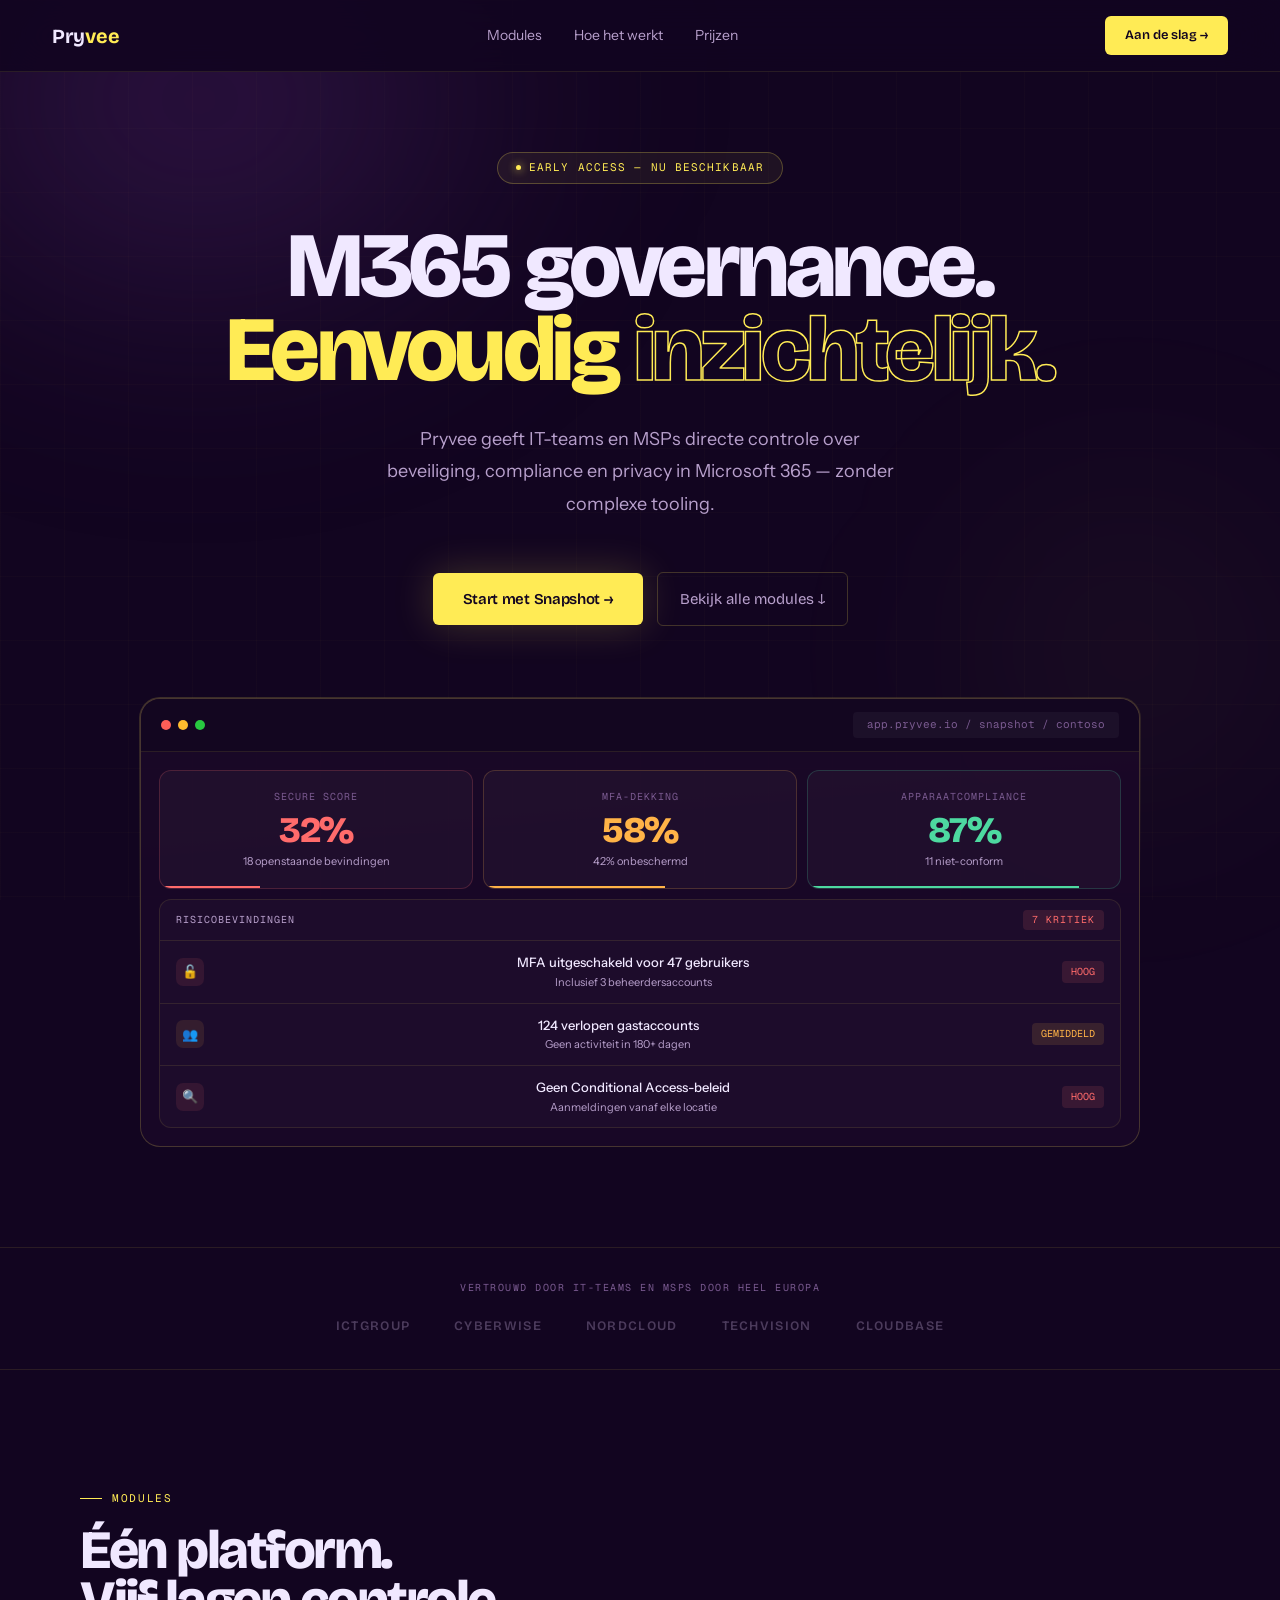
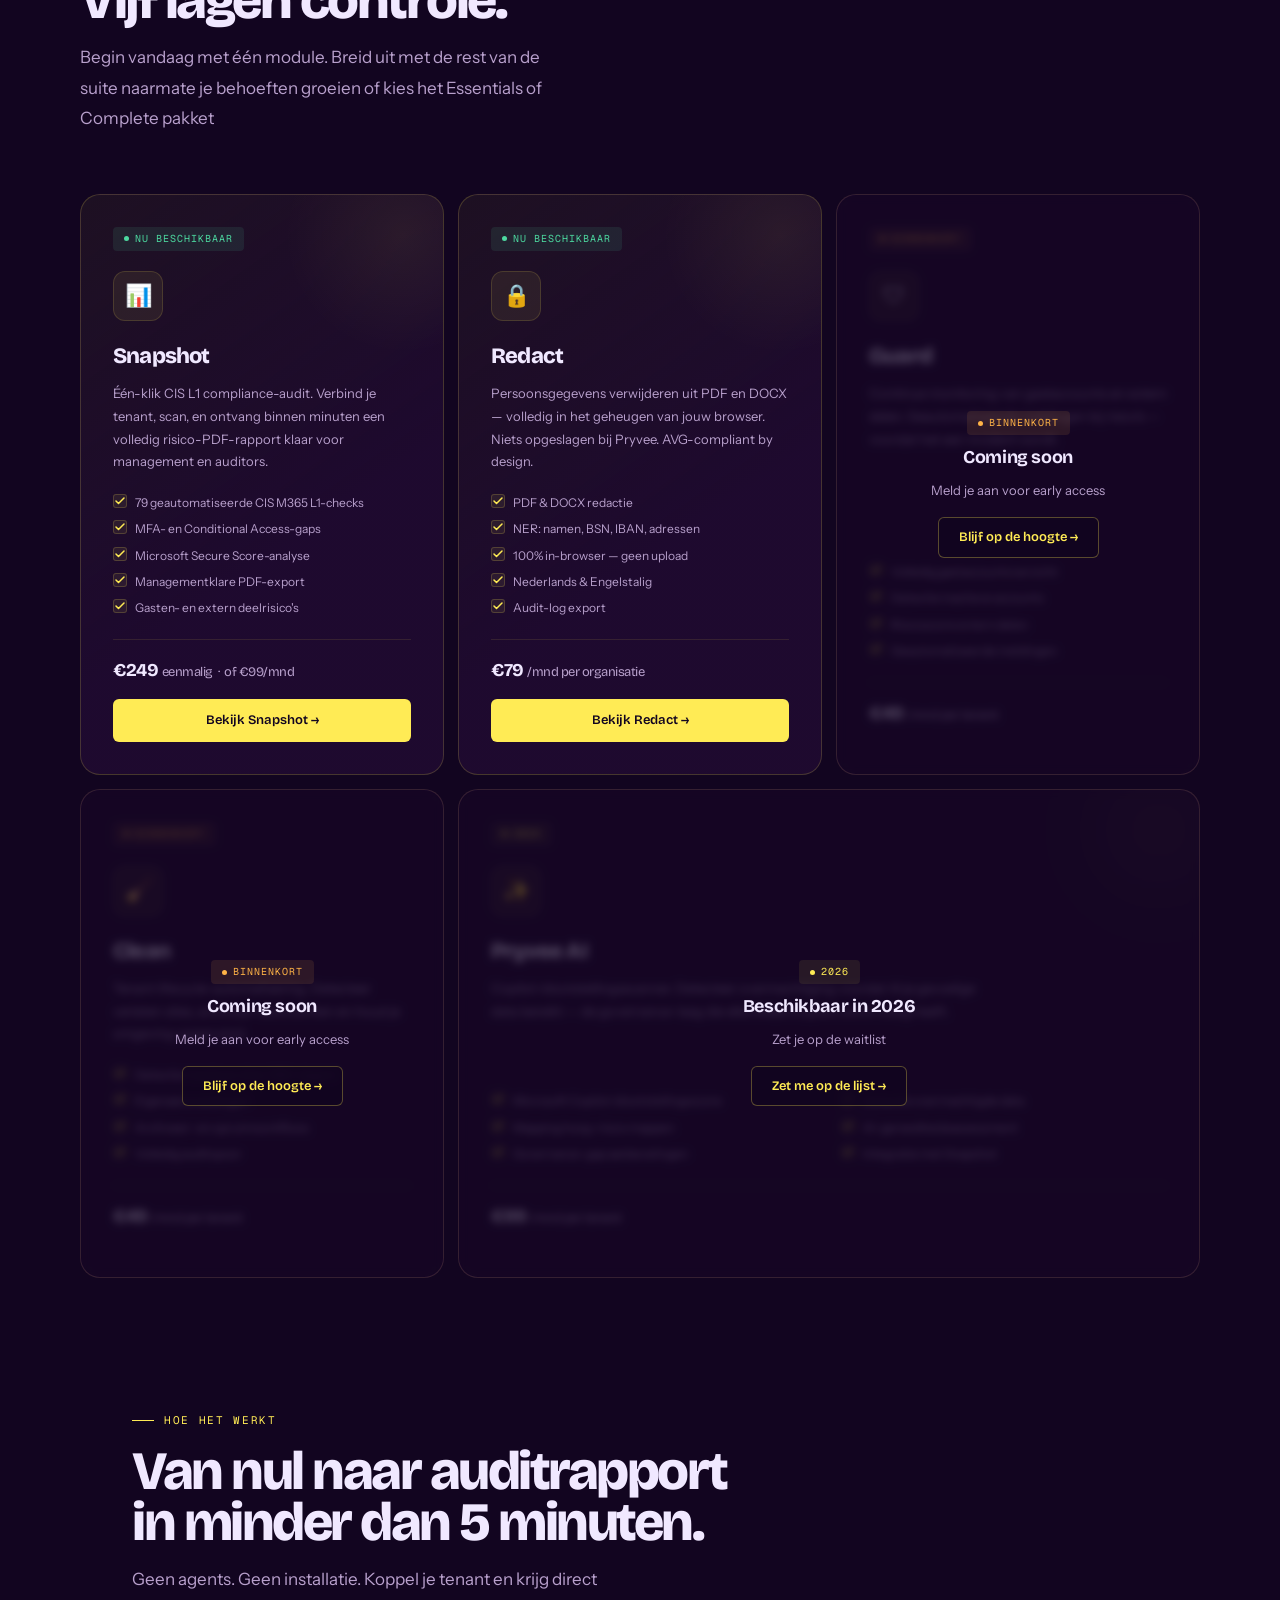
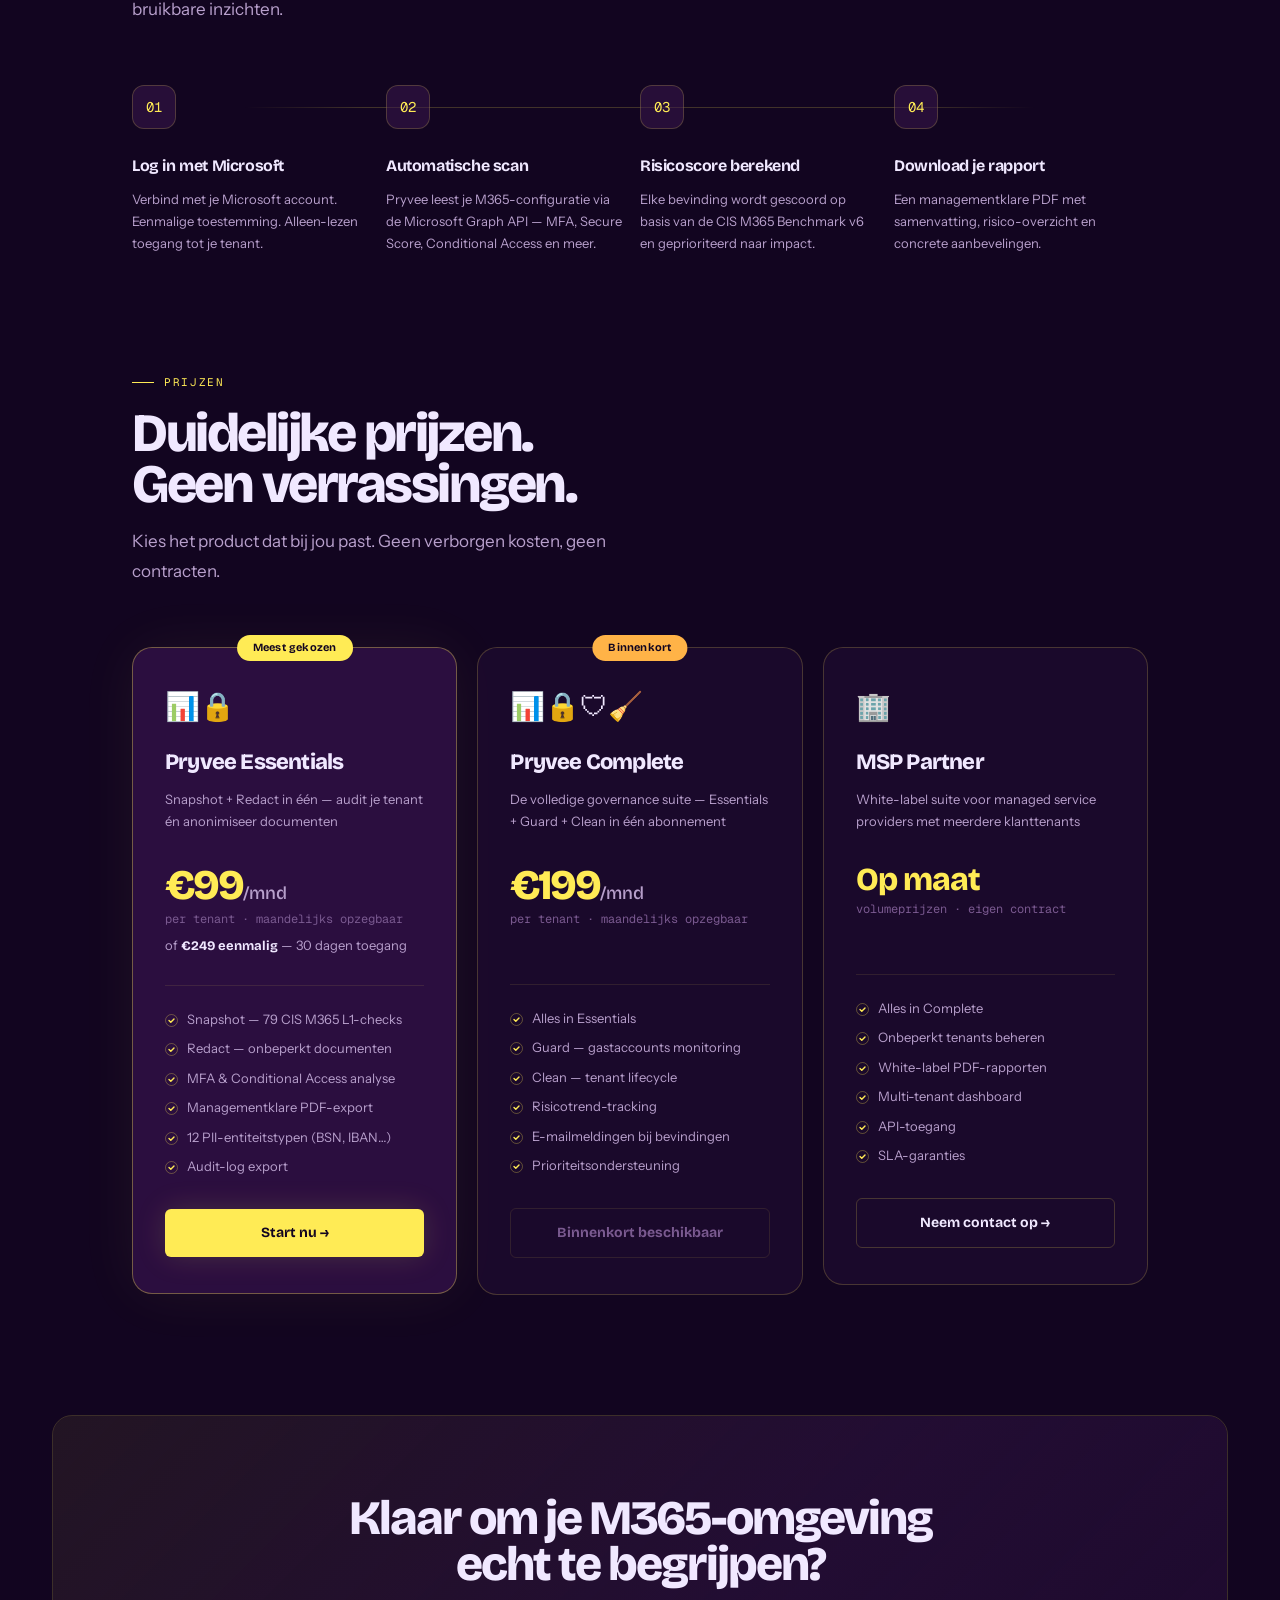
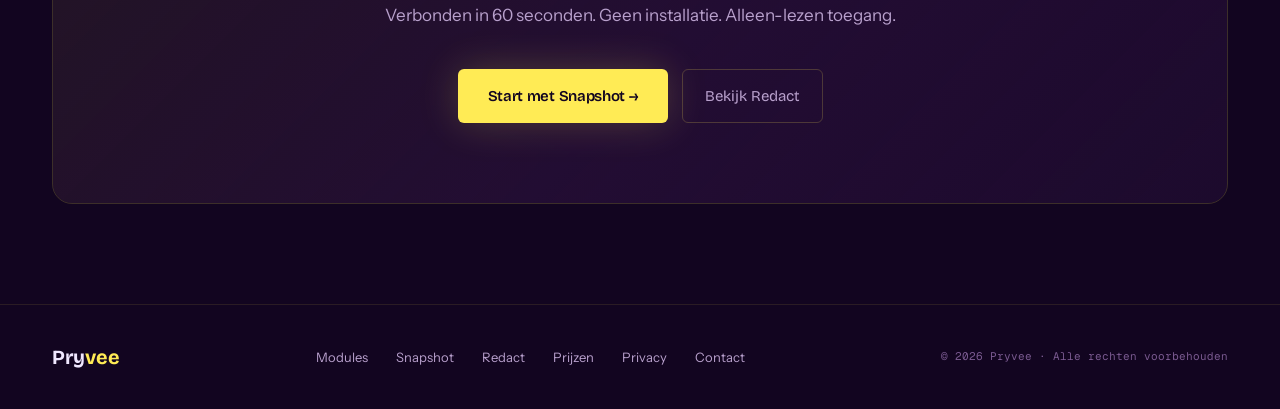
==== index.html @ 5eb2787f "Update index.html" ====
<!DOCTYPE html>
<html lang="nl" dir="ltr">
<head>
<meta charset="UTF-8">
<meta name="viewport" content="width=device-width, initial-scale=1.0">
<meta name="description" content="Pryvee — het M365 governance platform voor IT-teams en MSPs. Audit, redactie, monitoring en AI-gereedheid in één suite.">
<title>Pryvee — M365 Governance Platform</title>
<link rel="preconnect" href="https://fonts.googleapis.com">
<link href="https://fonts.googleapis.com/css2?family=Bricolage+Grotesque:opsz,wght@12..96,400;12..96,600;12..96,700;12..96,800&family=Instrument+Sans:ital,wght@0,400;0,500;0,600;1,400&family=Geist+Mono:wght@300;400;500&display=swap" rel="stylesheet">
<style>
:root{
  --ink:#120520;--plum:#1a0827;--plum2:#2a0f3d;--plum3:#3c1950;
  --gold:#ffeb55;--gold-d:#e8d400;
  --border:rgba(255,235,85,0.1);--border2:rgba(255,235,85,0.2);
  --text:#f0e8ff;--muted:#b8a0cc;--muted2:#7a5a90;
  --ok:#4dd9a0;--warn:#ffb347;--danger:#ff6b6b;
  --r:6px;--r-lg:12px;--r-xl:20px;--nav:72px
}
*,*::before,*::after{box-sizing:border-box;margin:0;padding:0}
html{scroll-behavior:smooth}
body{background:var(--ink);color:var(--text);font-family:'Instrument Sans',sans-serif;line-height:1.6;overflow-x:hidden;-webkit-font-smoothing:antialiased}
body::before{content:'';position:fixed;inset:0;background-image:linear-gradient(rgba(255,235,85,.018) 1px,transparent 1px),linear-gradient(90deg,rgba(255,235,85,.018) 1px,transparent 1px);background-size:64px 64px;pointer-events:none;z-index:0}
@keyframes up{from{opacity:0;transform:translateY(24px)}to{opacity:1;transform:translateY(0)}}
@keyframes blink{0%,100%{opacity:1}50%{opacity:.15}}
@media(prefers-reduced-motion:reduce){*{animation-duration:.01ms!important;transition-duration:.01ms!important}.reveal{opacity:1!important;transform:none!important}}
.skip{position:absolute;top:-100px;left:20px;background:var(--gold);color:var(--ink);padding:10px 22px;border-radius:0 0 var(--r) var(--r);font-weight:600;font-size:13px;text-decoration:none;z-index:9999;transition:top .2s}
.skip:focus{top:0}
:focus-visible{outline:2px solid var(--gold);outline-offset:3px;border-radius:3px}

/* ORB */
.orb{position:fixed;border-radius:50%;pointer-events:none;z-index:0;filter:blur(100px)}
.orb-1{width:800px;height:600px;background:radial-gradient(ellipse,rgba(109,51,144,.35) 0%,transparent 70%);top:-200px;left:-200px}
.orb-2{width:500px;height:500px;background:radial-gradient(ellipse,rgba(255,235,85,.05) 0%,transparent 70%);bottom:0;right:-100px}

/* NAV */
nav{position:fixed;top:0;left:0;right:0;z-index:200;height:var(--nav);display:flex;align-items:center;justify-content:space-between;padding:0 52px;background:rgba(18,5,32,.88);backdrop-filter:blur(28px);border-bottom:1px solid var(--border)}
.logo{font-family:'Bricolage Grotesque',sans-serif;font-weight:700;font-size:20px;letter-spacing:-.3px;color:var(--text);text-decoration:none}
.logo span{color:var(--gold)}
.nav-links{display:flex;gap:2px;list-style:none;align-items:center}
.nav-links a{color:var(--muted);text-decoration:none;font-size:14px;padding:9px 15px;border-radius:var(--r);min-height:42px;display:flex;align-items:center;transition:all .18s}
.nav-links a:hover{color:var(--text);background:rgba(255,255,255,.05)}
.nav-right{display:flex;align-items:center;gap:10px}
.btn-nav{background:var(--gold);color:var(--ink);padding:9px 20px;border-radius:var(--r);font-weight:600;font-size:13px;text-decoration:none;font-family:'Bricolage Grotesque',sans-serif;transition:all .18s;min-height:38px;display:flex;align-items:center;gap:6px;white-space:nowrap}
.btn-nav:hover{background:var(--gold-d);transform:translateY(-1px)}
.ham{display:none;background:none;border:1px solid var(--border2);border-radius:var(--r);cursor:pointer;color:var(--muted);min-height:42px;min-width:42px;align-items:center;justify-content:center;font-size:18px;transition:all .18s}
.ham:hover{color:var(--text)}
.drawer{display:none;flex-direction:column;position:fixed;top:var(--nav);left:0;right:0;background:rgba(18,5,32,.97);backdrop-filter:blur(28px);border-bottom:1px solid var(--border);padding:16px 24px 28px;z-index:190}
.drawer.open{display:flex}
.drawer a{color:var(--muted);text-decoration:none;font-size:16px;padding:14px 16px;border-radius:var(--r-lg);min-height:50px;display:flex;align-items:center;transition:all .2s}
.drawer a:hover{color:var(--text);background:rgba(255,235,85,.05)}
.drawer .btn-nav{margin-top:8px;justify-content:center;border:none}

/* HERO */
.hero{position:relative;z-index:1;min-height:100vh;display:flex;flex-direction:column;align-items:center;justify-content:center;text-align:center;padding:calc(var(--nav) + 80px) 24px 100px}
.eyebrow{display:inline-flex;align-items:center;gap:8px;border:1px solid rgba(255,235,85,.25);background:rgba(255,235,85,.06);border-radius:100px;padding:6px 18px;font-family:'Geist Mono',monospace;font-size:11px;letter-spacing:.1em;text-transform:uppercase;color:var(--gold);margin-bottom:40px;opacity:0;animation:up .6s .1s forwards}
.edot{width:5px;height:5px;border-radius:50%;background:var(--gold);box-shadow:0 0 8px var(--gold);animation:blink 2.4s ease-in-out infinite}
.hero h1{font-family:'Bricolage Grotesque',sans-serif;font-weight:800;font-size:clamp(42px,8vw,92px);line-height:.92;letter-spacing:-3.5px;max-width:980px;margin-bottom:30px;opacity:0;animation:up .7s .2s forwards}
.hero h1 em{font-style:normal;color:var(--gold)}
.hero h1 .hl{-webkit-text-stroke:1.5px var(--gold);color:transparent}
.hero-sub{font-size:clamp(15px,1.8vw,18px);color:var(--muted);max-width:520px;line-height:1.8;margin-bottom:52px;opacity:0;animation:up .7s .35s forwards}
.hero-actions{display:flex;gap:14px;align-items:center;flex-wrap:wrap;justify-content:center;opacity:0;animation:up .7s .5s forwards}
.btn-primary{background:var(--gold);color:var(--ink);padding:14px 30px;border-radius:var(--r);font-weight:600;font-size:15px;font-family:'Bricolage Grotesque',sans-serif;letter-spacing:-.3px;text-decoration:none;display:inline-flex;align-items:center;gap:8px;min-height:48px;transition:all .2s;box-shadow:0 0 40px rgba(255,235,85,.2);white-space:nowrap}
.btn-primary:hover{background:var(--gold-d);transform:translateY(-2px);box-shadow:0 4px 60px rgba(255,235,85,.3)}
.btn-secondary{color:var(--muted);padding:14px 22px;font-size:15px;font-family:'Bricolage Grotesque',sans-serif;text-decoration:none;display:inline-flex;align-items:center;gap:8px;min-height:48px;border:1px solid var(--border2);border-radius:var(--r);transition:all .2s;white-space:nowrap}
.btn-secondary:hover{color:var(--text);border-color:rgba(255,235,85,.35)}

/* MOCK */
.hero-mock{margin-top:72px;max-width:1000px;width:100%;position:relative;opacity:0;animation:up .9s .7s forwards}
.hero-mock::before{content:'';position:absolute;inset:-1px;background:linear-gradient(175deg,rgba(255,235,85,.18) 0%,transparent 50%);border-radius:21px;z-index:-1;pointer-events:none}
.mock-frame{background:rgba(26,8,39,.95);border:1px solid var(--border2);border-radius:var(--r-xl);overflow:hidden}
.mock-bar{display:flex;align-items:center;gap:7px;padding:13px 20px;background:rgba(18,5,32,.8);border-bottom:1px solid var(--border)}
.mdot{width:10px;height:10px;border-radius:50%}
.mdot:nth-child(1){background:#ff5f57}.mdot:nth-child(2){background:#febc2e}.mdot:nth-child(3){background:#28c840}
.mock-url{font-family:'Geist Mono',monospace;font-size:11px;color:var(--muted2);background:rgba(255,255,255,.04);padding:4px 14px;border-radius:4px;margin-left:auto}
.mock-body{padding:18px;display:grid;grid-template-columns:repeat(3,1fr);gap:10px}
.mc{background:rgba(255,255,255,.03);border:1px solid var(--border);border-radius:var(--r-lg);padding:18px;position:relative;overflow:hidden}
.mc.r{border-color:rgba(255,107,107,.2)}.mc.a{border-color:rgba(255,179,71,.2)}.mc.g{border-color:rgba(77,217,160,.2)}
.mc-lbl{font-family:'Geist Mono',monospace;font-size:10px;color:var(--muted2);text-transform:uppercase;letter-spacing:.1em;margin-bottom:8px}
.mc-val{font-family:'Bricolage Grotesque',sans-serif;font-weight:800;font-size:36px;line-height:1;letter-spacing:-1.5px}
.mc.r .mc-val{color:var(--danger)}.mc.a .mc-val{color:var(--warn)}.mc.g .mc-val{color:var(--ok)}
.mc-sub{font-size:11px;color:var(--muted);margin-top:4px}
.mc-bar{position:absolute;bottom:0;left:0;height:2px}
.mc.r .mc-bar{background:var(--danger);width:32%}.mc.a .mc-bar{background:var(--warn);width:58%}.mc.g .mc-bar{background:var(--ok);width:87%}
.mfinds{grid-column:span 3;background:rgba(255,255,255,.025);border:1px solid var(--border);border-radius:var(--r-lg);overflow:hidden}
.mf-head{padding:10px 16px;border-bottom:1px solid var(--border);font-family:'Geist Mono',monospace;font-size:10px;color:var(--muted);text-transform:uppercase;letter-spacing:.1em;display:flex;justify-content:space-between;align-items:center}
.mf-badge{background:rgba(255,107,107,.12);color:var(--danger);border-radius:4px;padding:2px 9px;font-size:10px}
.mfind{display:flex;align-items:center;gap:12px;padding:11px 16px;border-bottom:1px solid var(--border)}
.mfind:last-child{border-bottom:none}
.mf-icon{width:28px;height:28px;border-radius:7px;display:flex;align-items:center;justify-content:center;font-size:13px;flex-shrink:0}
.mf-icon.r{background:rgba(255,107,107,.1)}.mf-icon.y{background:rgba(255,179,71,.1)}
.mf-info{flex:1;min-width:0}
.mf-t{font-size:13px;font-weight:500;white-space:nowrap;overflow:hidden;text-overflow:ellipsis}
.mf-d{font-size:11px;color:var(--muted);margin-top:1px;white-space:nowrap;overflow:hidden;text-overflow:ellipsis}
.mf-b{font-family:'Geist Mono',monospace;font-size:10px;padding:3px 9px;border-radius:4px;text-transform:uppercase;flex-shrink:0}
.mf-b.h{background:rgba(255,107,107,.12);color:var(--danger)}.mf-b.m{background:rgba(255,179,71,.12);color:var(--warn)}

/* SECTIONS */
.wrap{position:relative;z-index:1;max-width:1120px;margin:0 auto;padding:0 52px}
.sec{padding:120px 0}
.tag{font-family:'Geist Mono',monospace;font-size:11px;color:var(--gold);text-transform:uppercase;letter-spacing:.15em;margin-bottom:18px;display:flex;align-items:center;gap:10px}
.tag::before{content:'';width:22px;height:1px;background:var(--gold)}
.h2{font-family:'Bricolage Grotesque',sans-serif;font-weight:800;font-size:clamp(30px,4.5vw,54px);line-height:.93;letter-spacing:-2.5px;margin-bottom:16px}
.lead{color:var(--muted);font-size:17px;max-width:500px;line-height:1.8;margin-bottom:60px}

/* LOGOS */
.logos-sec{position:relative;z-index:1;padding:32px 52px;border-top:1px solid var(--border);border-bottom:1px solid var(--border)}
.logos-lbl{font-family:'Geist Mono',monospace;font-size:10px;color:var(--muted2);text-transform:uppercase;letter-spacing:.15em;text-align:center;margin-bottom:20px}
.logos-row{display:flex;gap:44px;align-items:center;justify-content:center;flex-wrap:wrap;opacity:.35}
.logos-row span{font-family:'Bricolage Grotesque',sans-serif;font-weight:600;font-size:13px;color:var(--muted);letter-spacing:.1em}

/* MODULES */
.modules-grid{display:grid;grid-template-columns:repeat(3,1fr);gap:14px;margin-bottom:14px}
.mod{background:rgba(42,15,61,.5);border:1px solid var(--border);border-radius:var(--r-xl);padding:32px;display:flex;flex-direction:column;transition:all .3s;position:relative;overflow:hidden;text-decoration:none;color:inherit}
.mod:hover{transform:translateY(-4px);border-color:var(--border2)}
.mod.live{border-color:rgba(255,235,85,.18);background:linear-gradient(145deg,rgba(255,235,85,.05) 0%,rgba(42,15,61,.5) 60%)}
.mod.live:hover{border-color:rgba(255,235,85,.35)}
.mod-glow{position:absolute;top:-80px;right:-80px;width:240px;height:240px;background:radial-gradient(circle,rgba(255,235,85,.06) 0%,transparent 70%);pointer-events:none}
.pill{display:inline-flex;align-items:center;gap:6px;font-family:'Geist Mono',monospace;font-size:10px;text-transform:uppercase;letter-spacing:.1em;padding:4px 11px;border-radius:4px;margin-bottom:20px;width:fit-content}
.pill-live{background:rgba(77,217,160,.1);color:var(--ok)}.pill-soon{background:rgba(255,179,71,.1);color:var(--warn)}.pill-future{background:rgba(255,235,85,.08);color:var(--gold)}
.pdot{width:5px;height:5px;border-radius:50%;background:currentColor}.pill-live .pdot{animation:blink 2s infinite}
.mod-ico{font-size:22px;width:50px;height:50px;border-radius:var(--r-lg);background:rgba(255,235,85,.07);border:1px solid rgba(255,235,85,.14);display:flex;align-items:center;justify-content:center;margin-bottom:18px}
.mod-t{font-family:'Bricolage Grotesque',sans-serif;font-weight:800;font-size:22px;letter-spacing:-.8px;margin-bottom:8px}
.mod-d{color:var(--muted);font-size:13px;line-height:1.75;flex:1;margin-bottom:20px}
.mod-feats{list-style:none;display:flex;flex-direction:column;gap:7px;margin-bottom:22px}
.mod-feats li{font-size:12px;color:var(--muted);display:flex;align-items:flex-start;gap:8px}
.mod-feats li::before{content:'';width:14px;height:14px;flex-shrink:0;margin-top:1px;border-radius:3px;background:rgba(255,235,85,.07);border:1px solid rgba(255,235,85,.18);background-image:url("data:image/svg+xml,%3Csvg width='10' height='8' viewBox='0 0 10 8' fill='none' xmlns='http://www.w3.org/2000/svg'%3E%3Cpath d='M1 4L3.5 6.5L9 1' stroke='%23ffeb55' stroke-width='1.5' stroke-linecap='round' stroke-linejoin='round'/%3E%3C/svg%3E");background-repeat:no-repeat;background-position:center}
.mod-price{padding-top:16px;border-top:1px solid var(--border);font-family:'Bricolage Grotesque',sans-serif;font-weight:700;font-size:18px;letter-spacing:-.5px;margin-bottom:14px}
.mod-price span{font-size:13px;font-weight:400;color:var(--muted)}
.btn-mod{display:flex;align-items:center;justify-content:center;padding:11px;border-radius:var(--r);font-size:13px;font-weight:600;font-family:'Bricolage Grotesque',sans-serif;text-decoration:none;transition:all .2s;border:none;cursor:pointer}
.btn-mod.fill{background:var(--gold);color:var(--ink)}.btn-mod.fill:hover{background:var(--gold-d);transform:translateY(-1px)}
.btn-mod.out{border:1px solid var(--border2);color:var(--text);background:none}.btn-mod.out:hover{border-color:rgba(255,235,85,.35);color:var(--gold)}
.mod-wide{grid-column:span 3}
.mod-wide .mod-feats{display:grid;grid-template-columns:1fr 1fr 1fr;gap:7px 24px}
.cs-over{position:absolute;inset:0;border-radius:var(--r-xl);background:rgba(18,5,32,.7);backdrop-filter:blur(4px);display:flex;flex-direction:column;align-items:center;justify-content:center;gap:8px;z-index:2}
.cs-t{font-family:'Bricolage Grotesque',sans-serif;font-weight:700;font-size:18px;letter-spacing:-.4px}
.cs-d{font-size:13px;color:var(--muted)}
.cs-link{margin-top:8px;padding:9px 20px;border:1px solid rgba(255,235,85,.3);border-radius:var(--r);color:var(--gold);font-size:13px;text-decoration:none;font-family:'Bricolage Grotesque',sans-serif;font-weight:600;background:rgba(18,5,32,.8);transition:all .18s}
.cs-link:hover{background:rgba(255,235,85,.08)}

/* HOW */
.steps{display:grid;grid-template-columns:repeat(4,1fr);gap:0;position:relative}
.steps::before{content:'';position:absolute;top:22px;left:11%;width:78%;height:1px;background:linear-gradient(90deg,transparent,var(--border2) 15%,var(--border2) 85%,transparent)}
.step-n{width:44px;height:44px;border-radius:var(--r-lg);border:1px solid var(--border2);background:rgba(60,25,80,.5);display:flex;align-items:center;justify-content:center;margin-bottom:24px;position:relative;z-index:1}
.step-n span{font-family:'Geist Mono',monospace;font-size:14px;color:var(--gold)}
.step-t{font-family:'Bricolage Grotesque',sans-serif;font-weight:700;font-size:16px;margin-bottom:9px;letter-spacing:-.4px}
.step-d{font-size:13px;color:var(--muted);line-height:1.7;padding-right:16px}

/* NIEUWE PRICING */
.new-price-grid{display:grid;grid-template-columns:repeat(3,1fr);gap:20px;align-items:start}
.nplan{background:rgba(42,15,61,.4);border:1px solid var(--border2);border-radius:var(--r-xl);padding:36px 32px;position:relative;transition:transform .2s,border-color .2s;display:flex;flex-direction:column}
.nplan:hover{transform:translateY(-4px);border-color:rgba(255,235,85,.3)}
.nplan.hi{background:rgba(60,20,85,.6);border-color:rgba(255,235,85,.35);box-shadow:0 0 60px rgba(255,235,85,.06)}
.nplan-badge{position:absolute;top:-13px;left:50%;transform:translateX(-50%);background:var(--gold);color:var(--ink);font-family:'Bricolage Grotesque',sans-serif;font-weight:700;font-size:11px;padding:4px 16px;border-radius:100px;white-space:nowrap;letter-spacing:.02em}
.nplan-ico{font-size:28px;margin-bottom:16px}
.nplan-name{font-family:'Bricolage Grotesque',sans-serif;font-weight:800;font-size:22px;letter-spacing:-.8px;margin-bottom:8px}
.nplan-desc{font-size:13px;color:var(--muted);line-height:1.7;margin-bottom:24px;min-height:52px}
.nplan-price{font-family:'Bricolage Grotesque',sans-serif;font-weight:800;font-size:42px;letter-spacing:-2px;color:var(--gold);line-height:1}
.nplan-price span{font-size:18px;font-weight:500;color:var(--muted);letter-spacing:0}
.nplan-price-wrap{display:flex;align-items:center;gap:16px;flex-wrap:wrap;margin-bottom:4px}
.nplan-or{font-family:'Geist Mono',monospace;font-size:11px;color:var(--muted2);background:rgba(255,255,255,.04);border:1px solid var(--border);padding:3px 10px;border-radius:100px}
.nplan-per{font-size:12px;color:var(--muted2);margin-top:4px;font-family:'Geist Mono',monospace}
.nplan-div{height:1px;background:var(--border);margin:24px 0}
.nplan-feats{list-style:none;display:flex;flex-direction:column;gap:10px;margin-bottom:32px;flex:1}
.nplan-feats li{font-size:13px;color:var(--muted);padding-left:22px;position:relative;line-height:1.5}
.nplan-feats li::before{content:'';position:absolute;left:0;top:4px;width:13px;height:13px;background-image:url("data:image/svg+xml,%3Csvg width='13' height='13' viewBox='0 0 13 13' fill='none' xmlns='http://www.w3.org/2000/svg'%3E%3Ccircle cx='6.5' cy='6.5' r='6' stroke='rgba(255,235,85,0.3)'/%3E%3Cpath d='M4 6.5L5.8 8.3L9 5' stroke='%23ffeb55' stroke-width='1.4' stroke-linecap='round' stroke-linejoin='round'/%3E%3C/svg%3E");background-repeat:no-repeat;background-position:center}
.btn-plan{display:flex;align-items:center;justify-content:center;width:100%;padding:13px 20px;border-radius:var(--r);font-family:'Bricolage Grotesque',sans-serif;font-weight:700;font-size:14px;text-decoration:none;transition:all .2s;min-height:48px;cursor:pointer;margin-top:auto;border:none}
.btn-plan.fill{background:var(--gold);color:var(--ink);box-shadow:0 0 30px rgba(255,235,85,.15)}.btn-plan.fill:hover{background:var(--gold-d);transform:translateY(-1px)}
.btn-plan.out{border:1px solid var(--border2);color:var(--text);background:none}.btn-plan.out:hover{border-color:rgba(255,235,85,.4);color:var(--gold)}

/* CTA */
.cta-strip{position:relative;z-index:1;margin:0 52px 100px;padding:80px 64px;text-align:center;border-radius:var(--r-xl);border:1px solid rgba(255,235,85,.18);overflow:hidden}
.cta-strip::before{content:'';position:absolute;inset:0;background:linear-gradient(135deg,rgba(255,235,85,.07) 0%,rgba(60,25,80,.4) 55%,rgba(109,51,144,.12) 100%);z-index:0}
.cta-strip>*{position:relative;z-index:1}
.cta-strip h2{font-family:'Bricolage Grotesque',sans-serif;font-weight:800;font-size:clamp(26px,4vw,48px);letter-spacing:-2px;margin-bottom:14px;line-height:.95}
.cta-strip p{color:var(--muted);font-size:17px;margin-bottom:40px}
.cta-btns{display:flex;gap:14px;justify-content:center;flex-wrap:wrap}

/* FOOTER */
footer{position:relative;z-index:1;border-top:1px solid var(--border);padding:36px 52px;display:flex;align-items:center;justify-content:space-between;flex-wrap:wrap;gap:20px}
.f-links{display:flex;gap:28px;list-style:none;flex-wrap:wrap}
.f-links a{font-size:13px;color:var(--muted);text-decoration:none;transition:color .18s}
.f-links a:hover{color:var(--text)}
.f-copy{font-family:'Geist Mono',monospace;font-size:11px;color:var(--muted2)}

/* REVEAL */
.reveal{opacity:0;transform:translateY(24px);transition:opacity .65s ease,transform .65s ease}
.reveal.in{opacity:1;transform:translateY(0)}

/* RESPONSIVE */
@media(max-width:960px){
  nav{padding:0 20px}
  .nav-links{display:none}
  .ham{display:flex}
  .wrap{padding:0 20px}
  .logos-sec{padding:24px 20px}
  .modules-grid{grid-template-columns:1fr}
  .mod-wide{grid-column:span 1}
  .mod-wide .mod-feats{grid-template-columns:1fr}
  .steps{grid-template-columns:1fr 1fr;gap:24px}
  .steps::before{display:none}
  .new-price-grid{grid-template-columns:1fr}
  .cta-strip{margin:0 20px 60px;padding:48px 24px}
  .cta-btns{flex-direction:column}
  .cta-btns a{width:100%;justify-content:center}
  footer{padding:24px 20px;flex-direction:column;align-items:flex-start}
  .hero-mock{margin-top:56px}
  .hero-actions{flex-direction:column;width:100%;max-width:380px}
  .btn-primary,.btn-secondary{width:100%;justify-content:center}
  .mock-body{grid-template-columns:1fr}
  .mfinds{grid-column:span 1}
}
@media(max-width:560px){
  .steps{grid-template-columns:1fr}
  .hero h1{letter-spacing:-2px}
  .hero h1 .hl{-webkit-text-stroke:1px var(--gold)}
}
</style>
</head>
<body>

<div class="orb orb-1" aria-hidden="true"></div>
<div class="orb orb-2" aria-hidden="true"></div>
<a href="#main" class="skip">Naar hoofdinhoud</a>

<!-- NAV -->
<nav aria-label="Hoofdnavigatie">
  <a href="index.html" class="logo">Pry<span>vee</span></a>
  <ul class="nav-links" id="nav-links">
    <li><a href="#modules">Modules</a></li>
    <li><a href="#how">Hoe het werkt</a></li>
    <li><a href="#pricing">Prijzen</a></li>
  </ul>
  <div class="nav-right">
    <button class="ham" id="ham" aria-label="Menu openen" aria-expanded="false">&#9776;</button>
    <a href="snapshot.html" class="btn-nav">Aan de slag &#8594;</a>
  </div>
</nav>

<nav class="drawer" id="drawer" aria-label="Mobiele navigatie">
  <a href="#modules" onclick="closeD()">Modules</a>
  <a href="#how" onclick="closeD()">Hoe het werkt</a>
  <a href="#pricing" onclick="closeD()">Prijzen</a>
  <a href="snapshot.html" class="btn-nav" onclick="closeD()">Aan de slag &#8594;</a>
</nav>

<main id="main">

<!-- HERO -->
<section class="hero" aria-labelledby="hero-h1">
  <div class="eyebrow"><span class="edot" aria-hidden="true"></span>Early access — nu beschikbaar</div>
  <h1 id="hero-h1">
    M365 governance.<br>
    <em>Eenvoudig</em> <span class="hl">inzichtelijk.</span>
  </h1>
  <p class="hero-sub">Pryvee geeft IT-teams en MSPs directe controle over beveiliging, compliance en privacy in Microsoft 365 — zonder complexe tooling.</p>
  <div class="hero-actions">
    <a href="snapshot.html" class="btn-primary">Start met Snapshot &#8594;</a>
    <a href="#modules" class="btn-secondary">Bekijk alle modules &#8595;</a>
  </div>
  <div class="hero-mock" role="img" aria-label="Pryvee Snapshot dashboard preview">
    <div class="mock-frame">
      <div class="mock-bar" aria-hidden="true">
        <div class="mdot"></div><div class="mdot"></div><div class="mdot"></div>
        <div class="mock-url">app.pryvee.io / snapshot / contoso</div>
      </div>
      <div class="mock-body" aria-hidden="true">
        <div class="mc r"><div class="mc-lbl">Secure Score</div><div class="mc-val">32%</div><div class="mc-sub">18 openstaande bevindingen</div><div class="mc-bar"></div></div>
        <div class="mc a"><div class="mc-lbl">MFA-dekking</div><div class="mc-val">58%</div><div class="mc-sub">42% onbeschermd</div><div class="mc-bar"></div></div>
        <div class="mc g"><div class="mc-lbl">Apparaatcompliance</div><div class="mc-val">87%</div><div class="mc-sub">11 niet-conform</div><div class="mc-bar"></div></div>
        <div class="mfinds">
          <div class="mf-head"><span>Risicobevindingen</span><span class="mf-badge">7 kritiek</span></div>
          <div class="mfind"><div class="mf-icon r">&#128275;</div><div class="mf-info"><div class="mf-t">MFA uitgeschakeld voor 47 gebruikers</div><div class="mf-d">Inclusief 3 beheerdersaccounts</div></div><span class="mf-b h">Hoog</span></div>
          <div class="mfind"><div class="mf-icon y">&#128101;</div><div class="mf-info"><div class="mf-t">124 verlopen gastaccounts</div><div class="mf-d">Geen activiteit in 180+ dagen</div></div><span class="mf-b m">Gemiddeld</span></div>
          <div class="mfind"><div class="mf-icon r">&#128269;</div><div class="mf-info"><div class="mf-t">Geen Conditional Access-beleid</div><div class="mf-d">Aanmeldingen vanaf elke locatie</div></div><span class="mf-b h">Hoog</span></div>
        </div>
      </div>
    </div>
  </div>
</section>

<!-- LOGOS -->
<div class="logos-sec" aria-label="Vertrouwd door">
  <div class="logos-lbl">Vertrouwd door IT-teams en MSPs door heel Europa</div>
  <div class="logos-row" aria-hidden="true">
    <span>ICTGROUP</span><span>CYBERWISE</span><span>NORDCLOUD</span><span>TECHVISION</span><span>CLOUDBASE</span>
  </div>
</div>

<!-- MODULES -->
<section class="reveal" id="modules" aria-labelledby="mod-h">
  <div class="wrap sec">
    <div class="tag">Modules</div>
    <h2 class="h2" id="mod-h">&#201;&#233;n platform.<br>Vijf lagen controle.</h2>
    <p class="lead">Begin vandaag met één module. Breid uit met de rest van de suite naarmate je behoeften groeien of kies het Essentials of Complete pakket</p>

    <div class="modules-grid">
      <!-- Snapshot -->
      <a href="snapshot.html" class="mod live">
        <div class="mod-glow" aria-hidden="true"></div>
        <div class="pill pill-live"><span class="pdot" aria-hidden="true"></span>Nu beschikbaar</div>
        <div class="mod-ico" aria-hidden="true">&#128202;</div>
        <div class="mod-t">Snapshot</div>
        <p class="mod-d">&#201;&#233;n-klik CIS L1 compliance-audit. Verbind je tenant, scan, en ontvang binnen minuten een volledig risico-PDF-rapport klaar voor management en auditors.</p>
        <ul class="mod-feats">
          <li>79 geautomatiseerde CIS M365 L1-checks</li>
          <li>MFA- en Conditional Access-gaps</li>
          <li>Microsoft Secure Score-analyse</li>
          <li>Managementklare PDF-export</li>
          <li>Gasten- en extern deelrisico&#39;s</li>
        </ul>
        <div class="mod-price">€249 <span>eenmalig &nbsp;·&nbsp; of €99/mnd</span></div>
        <div class="btn-mod fill">Bekijk Snapshot &#8594;</div>
      </a>

      <!-- Redact -->
      <a href="redact.html" class="mod live">
        <div class="mod-glow" aria-hidden="true"></div>
        <div class="pill pill-live"><span class="pdot" aria-hidden="true"></span>Nu beschikbaar</div>
        <div class="mod-ico" aria-hidden="true">&#128274;</div>
        <div class="mod-t">Redact</div>
        <p class="mod-d">Persoonsgegevens verwijderen uit PDF en DOCX — volledig in het geheugen van jouw browser. Niets opgeslagen bij Pryvee. AVG-compliant by design.</p>
        <ul class="mod-feats">
          <li>PDF &amp; DOCX redactie</li>
          <li>NER: namen, BSN, IBAN, adressen</li>
          <li>100% in-browser — geen upload</li>
          <li>Nederlands &amp; Engelstalig</li>
          <li>Audit-log export</li>
        </ul>
        <div class="mod-price">€79 <span>/mnd per organisatie</span></div>
        <div class="btn-mod fill">Bekijk Redact &#8594;</div>
      </a>

      <!-- Guard -->
      <div class="mod" style="position:relative">
        <div class="pill pill-soon"><span class="pdot" aria-hidden="true"></span>Binnenkort</div>
        <div class="mod-ico" aria-hidden="true">&#128737;</div>
        <div class="mod-t">Guard</div>
        <p class="mod-d">Continue monitoring van gastaccounts en extern delen. Geautomatiseerde meldingen bij risico&#39;s — voordat het een incident wordt.</p>
        <ul class="mod-feats">
          <li>Volledig gastaccountoverzicht</li>
          <li>Detectie inactieve accounts</li>
          <li>Risicoscore extern delen</li>
          <li>Geautomatiseerde meldingen</li>
        </ul>
        <div class="mod-price">€49 <span>/mnd per tenant</span></div>
        <div class="cs-over" aria-label="Binnenkort beschikbaar">
          <div class="pill pill-soon" style="margin:0"><span class="pdot"></span>Binnenkort</div>
          <div class="cs-t">Coming soon</div>
          <div class="cs-d">Meld je aan voor early access</div>
          <a href="#" class="cs-link">Blijf op de hoogte &#8594;</a>
        </div>
      </div>
    </div>

    <!-- Tweede rij -->
    <div class="modules-grid">
      <!-- Clean -->
      <div class="mod" style="position:relative">
        <div class="pill pill-soon"><span class="pdot" aria-hidden="true"></span>Binnenkort</div>
        <div class="mod-ico" aria-hidden="true">&#129529;</div>
        <div class="mod-t">Clean</div>
        <p class="mod-d">Tenant lifecycle-automatisering. Detecteer verlaten sites, archiveer werkruimten en houd je omgeving opgeruimd.</p>
        <ul class="mod-feats">
          <li>Detectie inactieve sites (180+ dagen)</li>
          <li>Eigenaarsmeldingen</li>
          <li>Archiveer- en opruimworkflows</li>
          <li>Volledig auditspoor</li>
        </ul>
        <div class="mod-price">€49 <span>/mnd per tenant</span></div>
        <div class="cs-over" aria-label="Binnenkort beschikbaar">
          <div class="pill pill-soon" style="margin:0"><span class="pdot"></span>Binnenkort</div>
          <div class="cs-t">Coming soon</div>
          <div class="cs-d">Meld je aan voor early access</div>
          <a href="#" class="cs-link">Blijf op de hoogte &#8594;</a>
        </div>
      </div>

      <!-- AI -->
      <div class="mod" style="position:relative;grid-column:span 2">
        <div class="mod-glow" aria-hidden="true"></div>
        <div class="pill pill-future"><span class="pdot" aria-hidden="true"></span>2026</div>
        <div class="mod-ico" aria-hidden="true">&#10024;</div>
        <div class="mod-t">Pryvee AI</div>
        <p class="mod-d" style="max-width:500px">Copilot-blootstellingsscanner. Detecteer overmachtiging voordat AI je gevoelige data bereikt — de governance-laag die elke M365 Copilot-uitrol nodig heeft.</p>
        <ul class="mod-feats" style="display:grid;grid-template-columns:1fr 1fr;gap:7px 24px">
          <li>Microsoft Copilot-blootstellingsscore</li>
          <li>Detectie overmachtigde data</li>
          <li>Mapping hoog-risico mappen</li>
          <li>AI-gereedheidsassessment</li>
          <li>Governance-gap aanbevelingen</li>
          <li>Integratie met Snapshot</li>
        </ul>
        <div class="mod-price">€99 <span>/mnd per tenant</span></div>
        <div class="cs-over" aria-label="Beschikbaar in 2026">
          <div class="pill pill-future" style="margin:0"><span class="pdot"></span>2026</div>
          <div class="cs-t">Beschikbaar in 2026</div>
          <div class="cs-d">Zet je op de waitlist</div>
          <a href="#" class="cs-link">Zet me op de lijst &#8594;</a>
        </div>
      </div>
    </div>
  </div>
</section>

<!-- HOW -->
<section class="reveal" id="how" aria-labelledby="how-h">
  <div class="wrap" style="padding-bottom:120px">
    <div class="tag">Hoe het werkt</div>
    <h2 class="h2" id="how-h">Van nul naar auditrapport<br>in minder dan 5 minuten.</h2>
    <p class="lead">Geen agents. Geen installatie. Koppel je tenant en krijg direct bruikbare inzichten.</p>
    <div class="steps" role="list">
      <div class="step" role="listitem"><div class="step-n"><span>01</span></div><h3 class="step-t">Log in met Microsoft</h3><p class="step-d">Verbind met je Microsoft account. Eenmalige toestemming. Alleen-lezen toegang tot je tenant.</p></div>
      <div class="step" role="listitem"><div class="step-n"><span>02</span></div><h3 class="step-t">Automatische scan</h3><p class="step-d">Pryvee leest je M365-configuratie via de Microsoft Graph API — MFA, Secure Score, Conditional Access en meer.</p></div>
      <div class="step" role="listitem"><div class="step-n"><span>03</span></div><h3 class="step-t">Risicoscore berekend</h3><p class="step-d">Elke bevinding wordt gescoord op basis van de CIS M365 Benchmark v6 en geprioriteerd naar impact.</p></div>
      <div class="step" role="listitem"><div class="step-n"><span>04</span></div><h3 class="step-t">Download je rapport</h3><p class="step-d">Een managementklare PDF met samenvatting, risico-overzicht en concrete aanbevelingen.</p></div>
    </div>
  </div>
</section>

<!-- PRICING -->
<section class="reveal" id="pricing" aria-labelledby="price-h">
  <div class="wrap" style="padding-bottom:120px">
    <div class="tag">Prijzen</div>
    <h2 class="h2" id="price-h">Duidelijke prijzen.<br>Geen verrassingen.</h2>
    <p class="lead">Kies het product dat bij jou past. Geen verborgen kosten, geen contracten.</p>

    <div class="new-price-grid">

      <!-- ESSENTIALS — highlighted -->
      <div class="nplan hi">
        <div class="nplan-badge">Meest gekozen</div>
        <div class="nplan-ico">&#128202;&#128274;</div>
        <div class="nplan-name">Pryvee Essentials</div>
        <p class="nplan-desc">Snapshot + Redact in één — audit je tenant én anonimiseer documenten</p>
        <div class="nplan-price">€99<span>/mnd</span></div>
        <div class="nplan-per" style="margin-bottom:6px">per tenant · maandelijks opzegbaar</div>
        <div style="font-size:13px;color:var(--muted);margin-bottom:4px">of <strong style="color:var(--text);font-family:'Bricolage Grotesque',sans-serif">€249 eenmalig</strong> — 30 dagen toegang</div>
        <div class="nplan-div"></div>
        <ul class="nplan-feats">
          <li>Snapshot — 79 CIS M365 L1-checks</li>
          <li>Redact — onbeperkt documenten</li>
          <li>MFA &amp; Conditional Access analyse</li>
          <li>Managementklare PDF-export</li>
          <li>12 PII-entiteitstypen (BSN, IBAN…)</li>
          <li>Audit-log export</li>
        </ul>
        <a href="snapshot-tool.html" class="btn-plan fill">Start nu &#8594;</a>
      </div>

      <!-- COMPLETE — coming soon -->
      <div class="nplan">
        <div class="nplan-badge" style="background:var(--warn);color:var(--ink)">Binnenkort</div>
        <div class="nplan-ico">&#128202;&#128274;&#128737;&#129529;</div>
        <div class="nplan-name">Pryvee Complete</div>
        <p class="nplan-desc">De volledige governance suite — Essentials + Guard + Clean in één abonnement</p>
        <div class="nplan-price">€199<span>/mnd</span></div>
        <div class="nplan-per" style="margin-bottom:6px">per tenant · maandelijks opzegbaar</div>
        <div style="font-size:13px;color:var(--muted);margin-bottom:4px">&nbsp;</div>
        <div class="nplan-div"></div>
        <ul class="nplan-feats">
          <li>Alles in Essentials</li>
          <li>Guard — gastaccounts monitoring</li>
          <li>Clean — tenant lifecycle</li>
          <li>Risicotrend-tracking</li>
          <li>E-mailmeldingen bij bevindingen</li>
          <li>Prioriteitsondersteuning</li>
        </ul>
        <div style="display:flex;align-items:center;justify-content:center;min-height:48px;padding:13px;border-radius:var(--r);border:1px solid var(--border);color:var(--muted2);font-family:'Bricolage Grotesque',sans-serif;font-weight:700;font-size:14px">
          Binnenkort beschikbaar
        </div>
      </div>

      <!-- MSP -->
      <div class="nplan">
        <div class="nplan-ico">&#127970;</div>
        <div class="nplan-name">MSP Partner</div>
        <p class="nplan-desc">White-label suite voor managed service providers met meerdere klanttenants</p>
        <div class="nplan-price" style="font-size:32px;letter-spacing:-1px">Op maat</div>
        <div class="nplan-per" style="margin-bottom:6px">volumeprijzen · eigen contract</div>
        <div style="font-size:13px;color:var(--muted);margin-bottom:4px">&nbsp;</div>
        <div class="nplan-div"></div>
        <ul class="nplan-feats">
          <li>Alles in Complete</li>
          <li>Onbeperkt tenants beheren</li>
          <li>White-label PDF-rapporten</li>
          <li>Multi-tenant dashboard</li>
          <li>API-toegang</li>
          <li>SLA-garanties</li>
        </ul>
        <a href="mailto:info@pryvee.nl" class="btn-plan out">Neem contact op &#8594;</a>
      </div>

    </div>
  </div>
</section>
  
<!-- CTA -->
<div class="cta-strip reveal" aria-labelledby="cta-h">
  <h2 id="cta-h">Klaar om je M365-omgeving<br>echt te begrijpen?</h2>
  <p>Verbonden in 60 seconden. Geen installatie. Alleen-lezen toegang.</p>
  <div class="cta-btns">
    <a href="snapshot.html" class="btn-primary">Start met Snapshot &#8594;</a>
    <a href="redact.html" class="btn-secondary">Bekijk Redact</a>
  </div>
</div>

</main>

<footer>
  <a href="index.html" class="logo">Pry<span>vee</span></a>
  <ul class="f-links">
    <li><a href="#modules">Modules</a></li>
    <li><a href="snapshot.html">Snapshot</a></li>
    <li><a href="redact.html">Redact</a></li>
    <li><a href="#pricing">Prijzen</a></li>
    <li><a href="#">Privacy</a></li>
    <li><a href="#">Contact</a></li>
  </ul>
  <div class="f-copy">&copy; 2026 Pryvee &middot; Alle rechten voorbehouden</div>
</footer>

<script>
const obs = new IntersectionObserver(
  es => es.forEach(e => { if(e.isIntersecting) e.target.classList.add('in'); }),
  { threshold: .07 }
);
document.querySelectorAll('.reveal').forEach(el => obs.observe(el));

const ham = document.getElementById('ham');
const drawer = document.getElementById('drawer');
ham.addEventListener('click', () => {
  const o = drawer.classList.toggle('open');
  ham.setAttribute('aria-expanded', String(o));
  ham.innerHTML = o ? '&#10005;' : '&#9776;';
});
function closeD() {
  drawer.classList.remove('open');
  ham.setAttribute('aria-expanded', 'false');
  ham.innerHTML = '&#9776;';
}
document.addEventListener('keydown', e => {
  if (e.key === 'Escape' && drawer.classList.contains('open')) closeD();
});
</script>
</body>
</html>
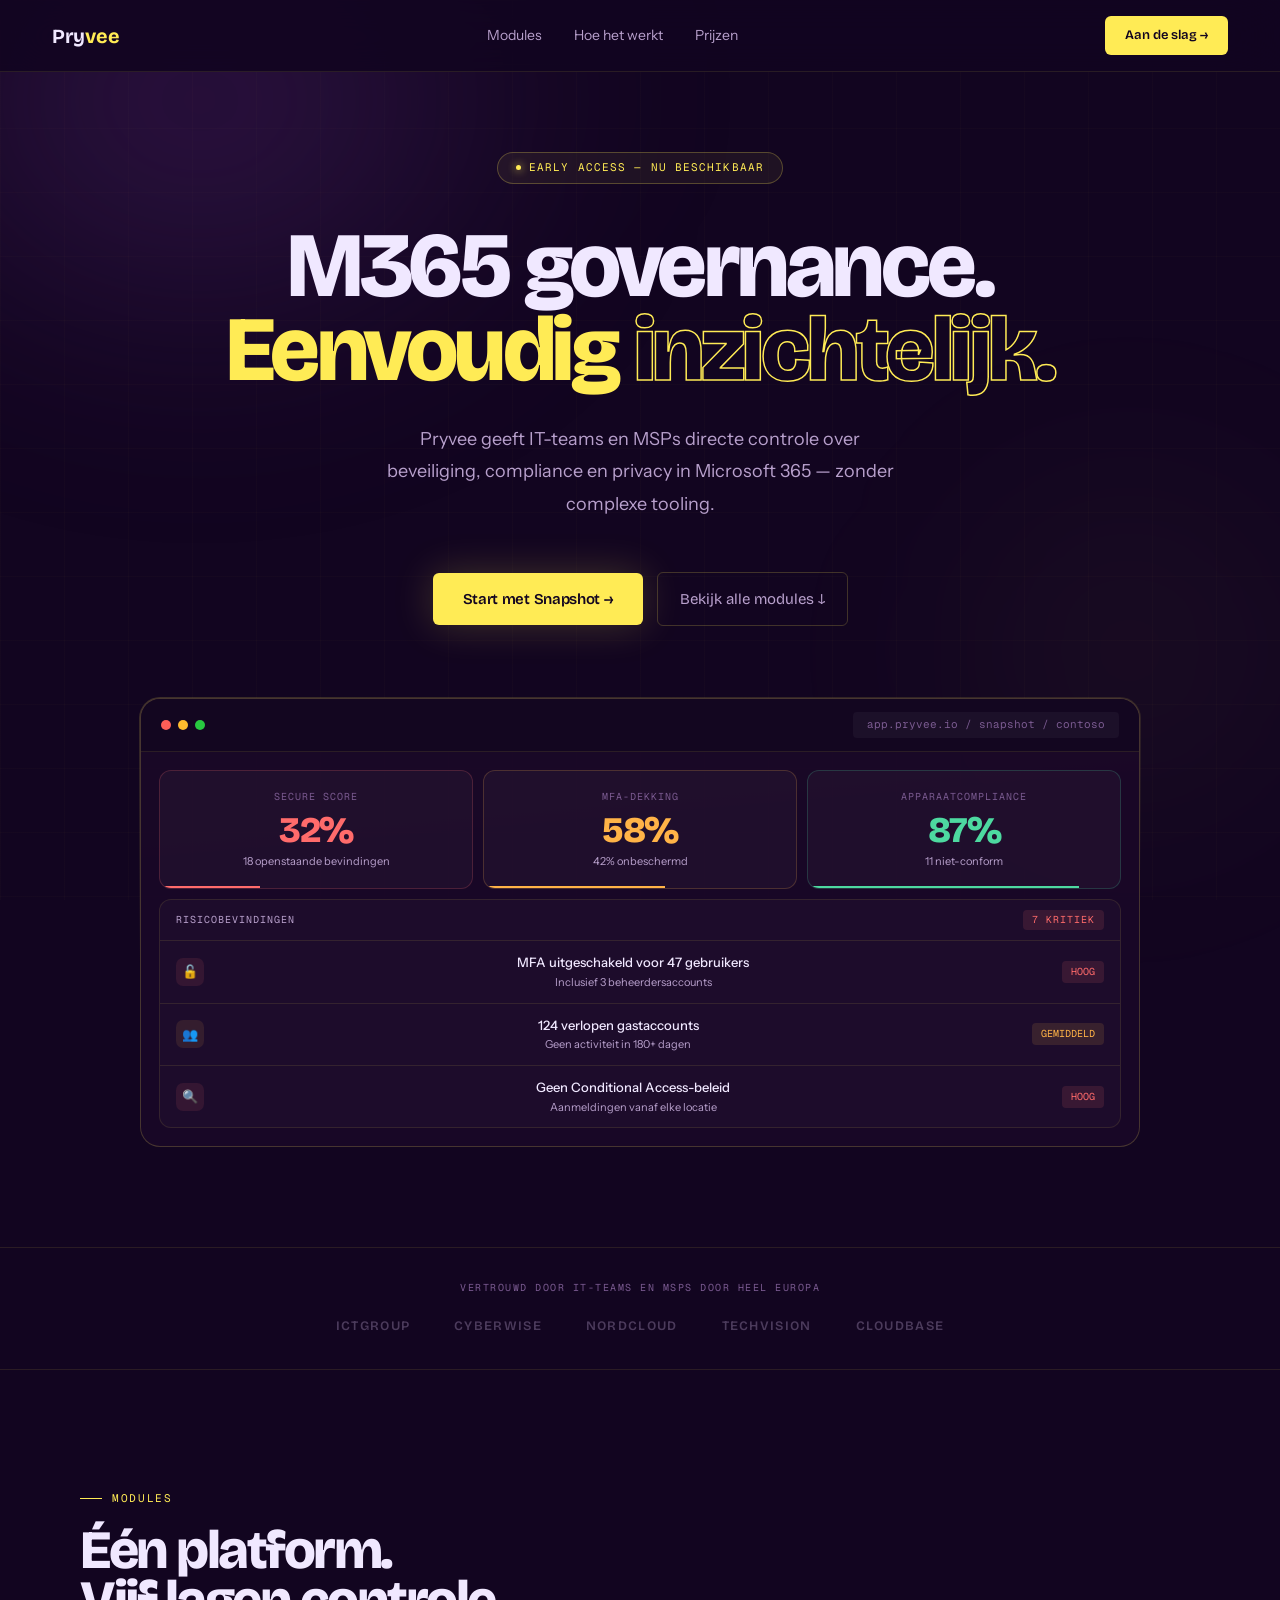
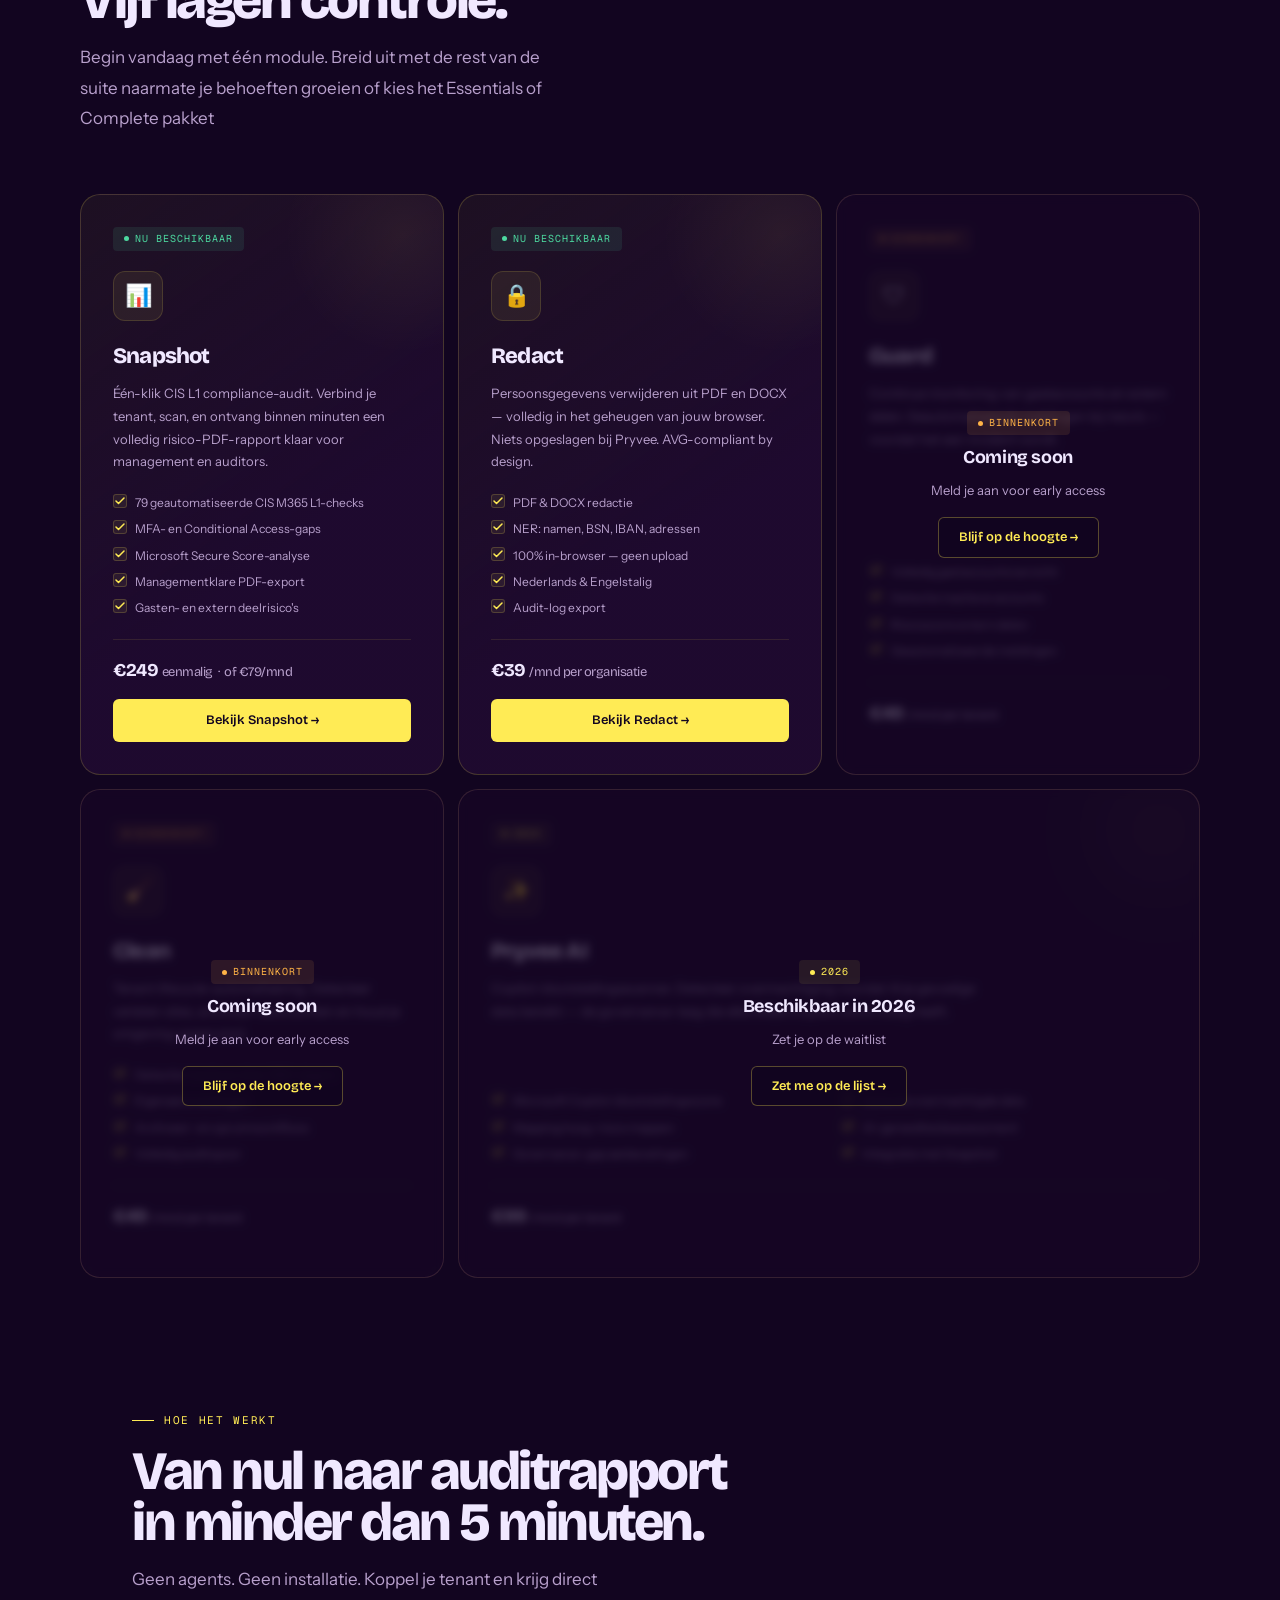
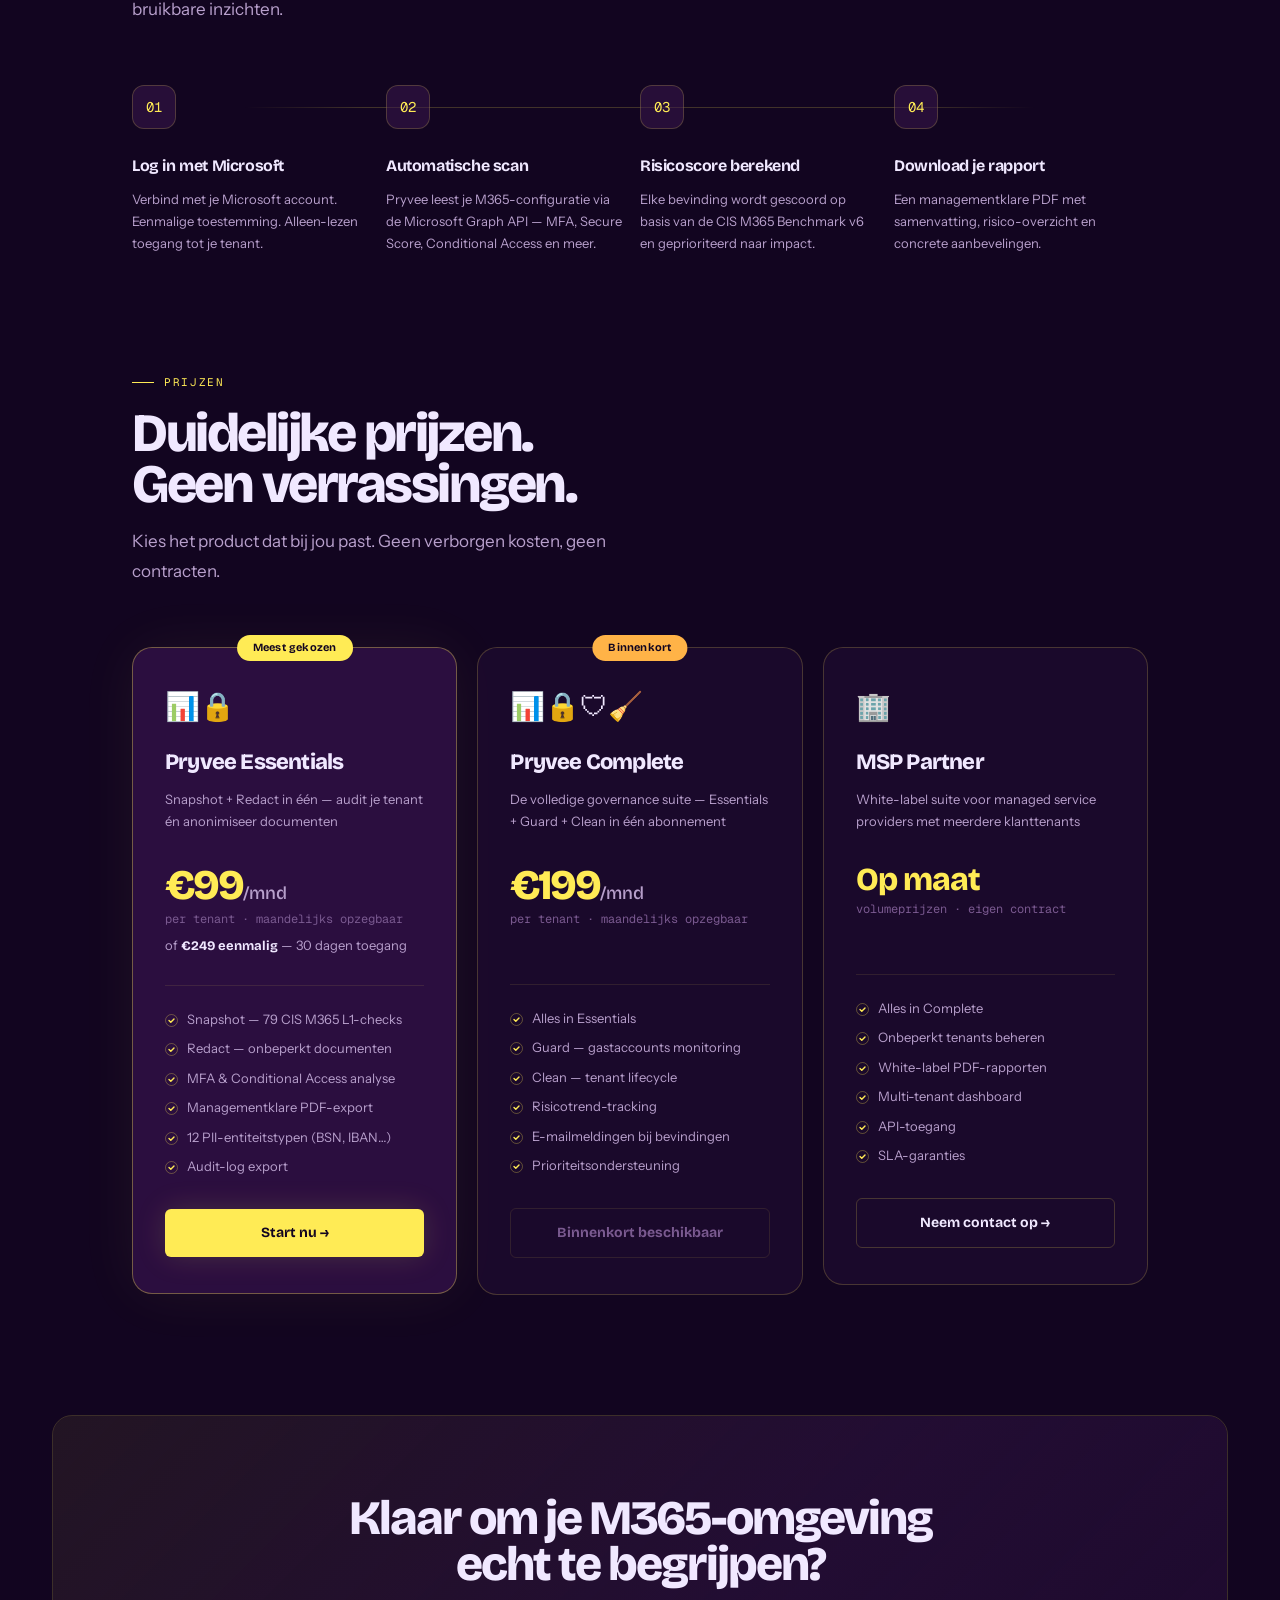
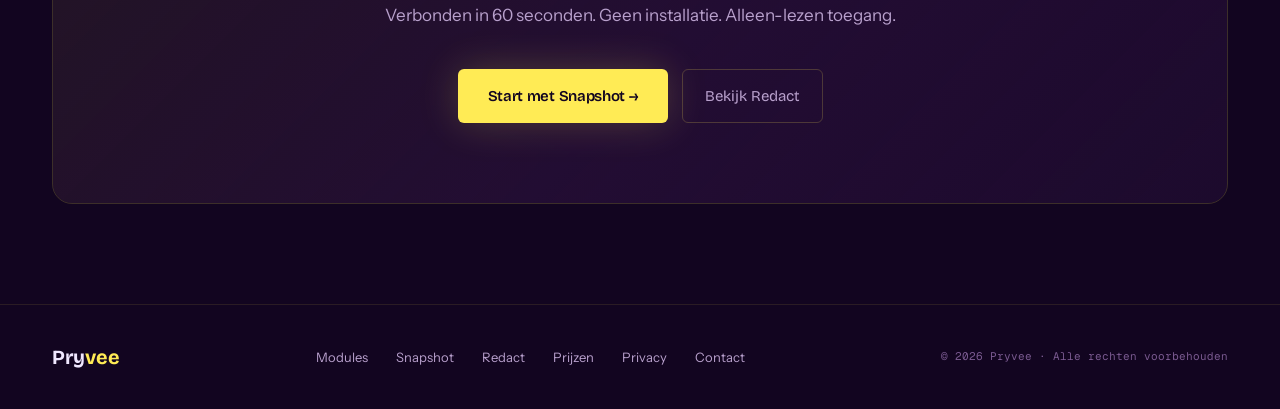
==== commit 35dee4d3: "Update index.html" ====
--- a/index.html
+++ b/index.html
@@ -308,7 +308,7 @@
           <li>Managementklare PDF-export</li>
           <li>Gasten- en extern deelrisico&#39;s</li>
         </ul>
-        <div class="mod-price">€249 <span>eenmalig &nbsp;·&nbsp; of €99/mnd</span></div>
+        <div class="mod-price">€249 <span>eenmalig &nbsp;·&nbsp; of €79/mnd</span></div>
         <div class="btn-mod fill">Bekijk Snapshot &#8594;</div>
       </a>
 
@@ -326,7 +326,7 @@
           <li>Nederlands &amp; Engelstalig</li>
           <li>Audit-log export</li>
         </ul>
-        <div class="mod-price">€79 <span>/mnd per organisatie</span></div>
+        <div class="mod-price">€39 <span>/mnd per organisatie</span></div>
         <div class="btn-mod fill">Bekijk Redact &#8594;</div>
       </a>
 
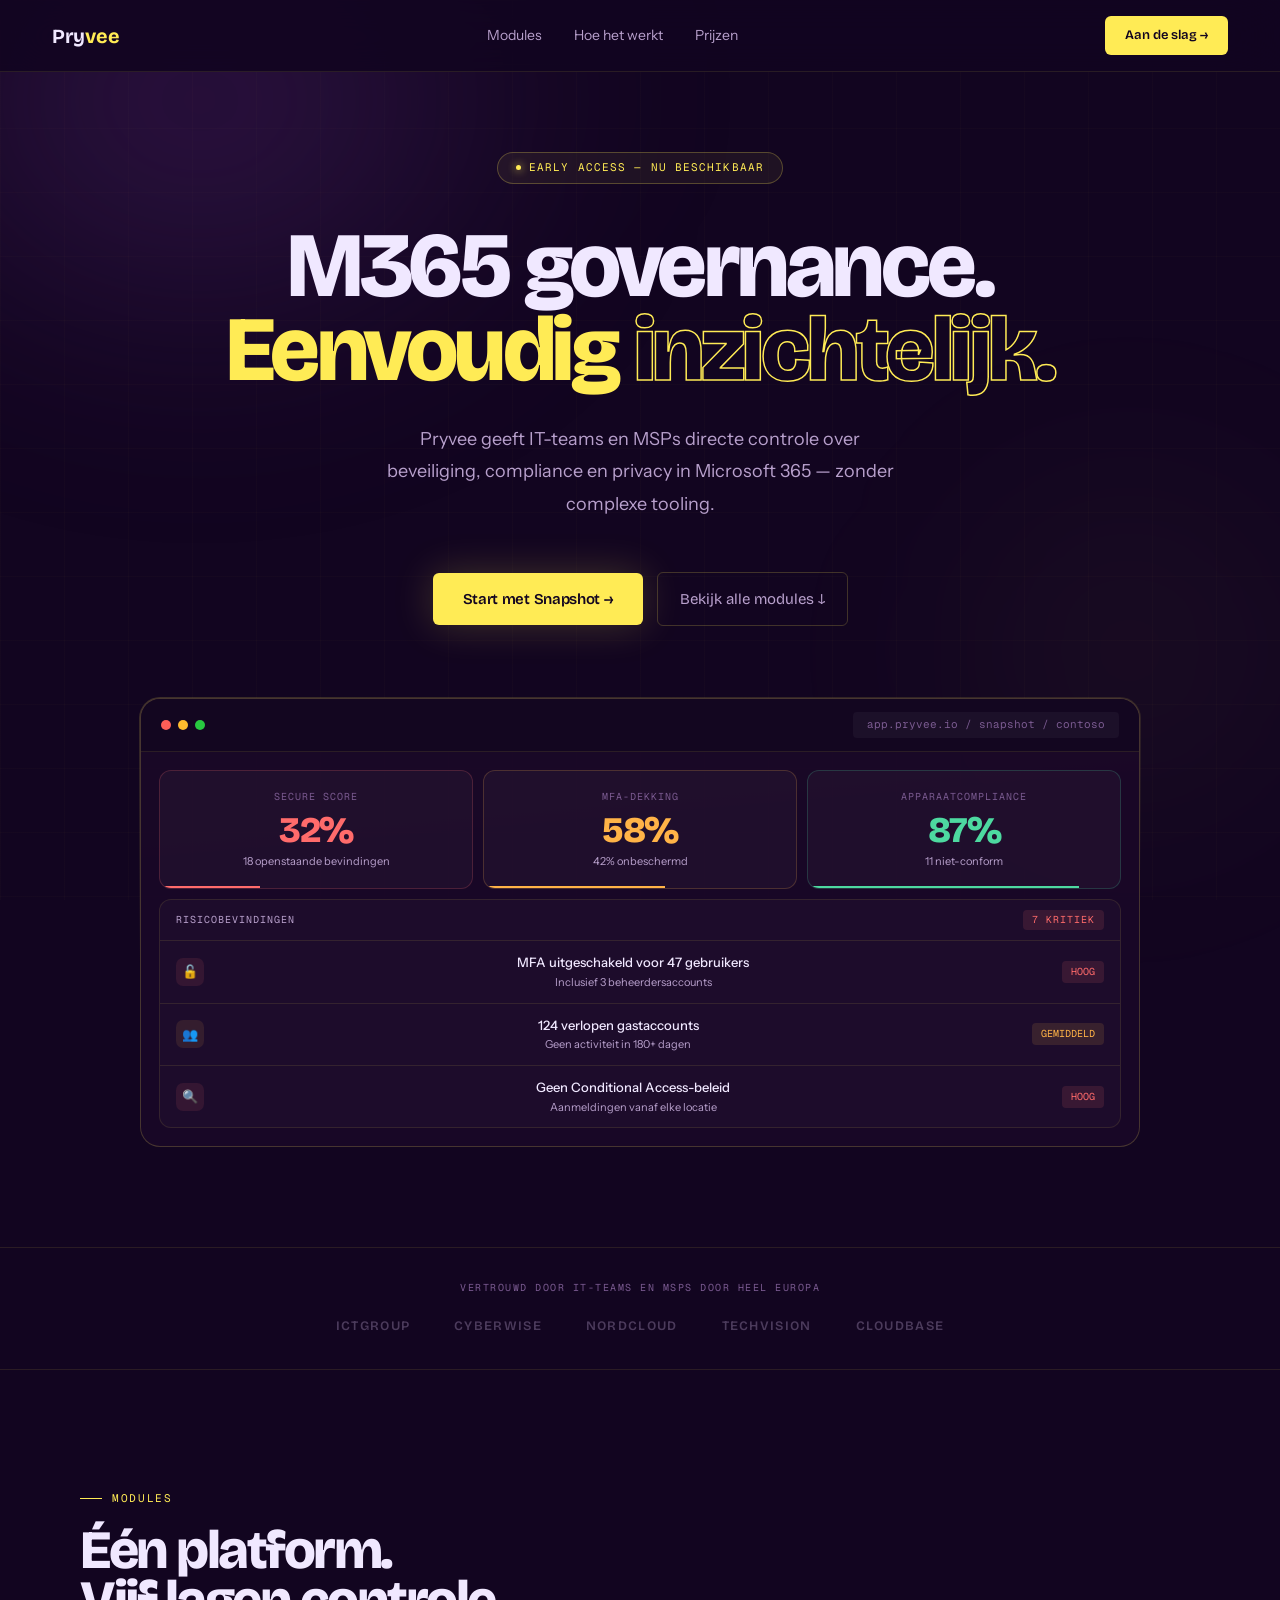
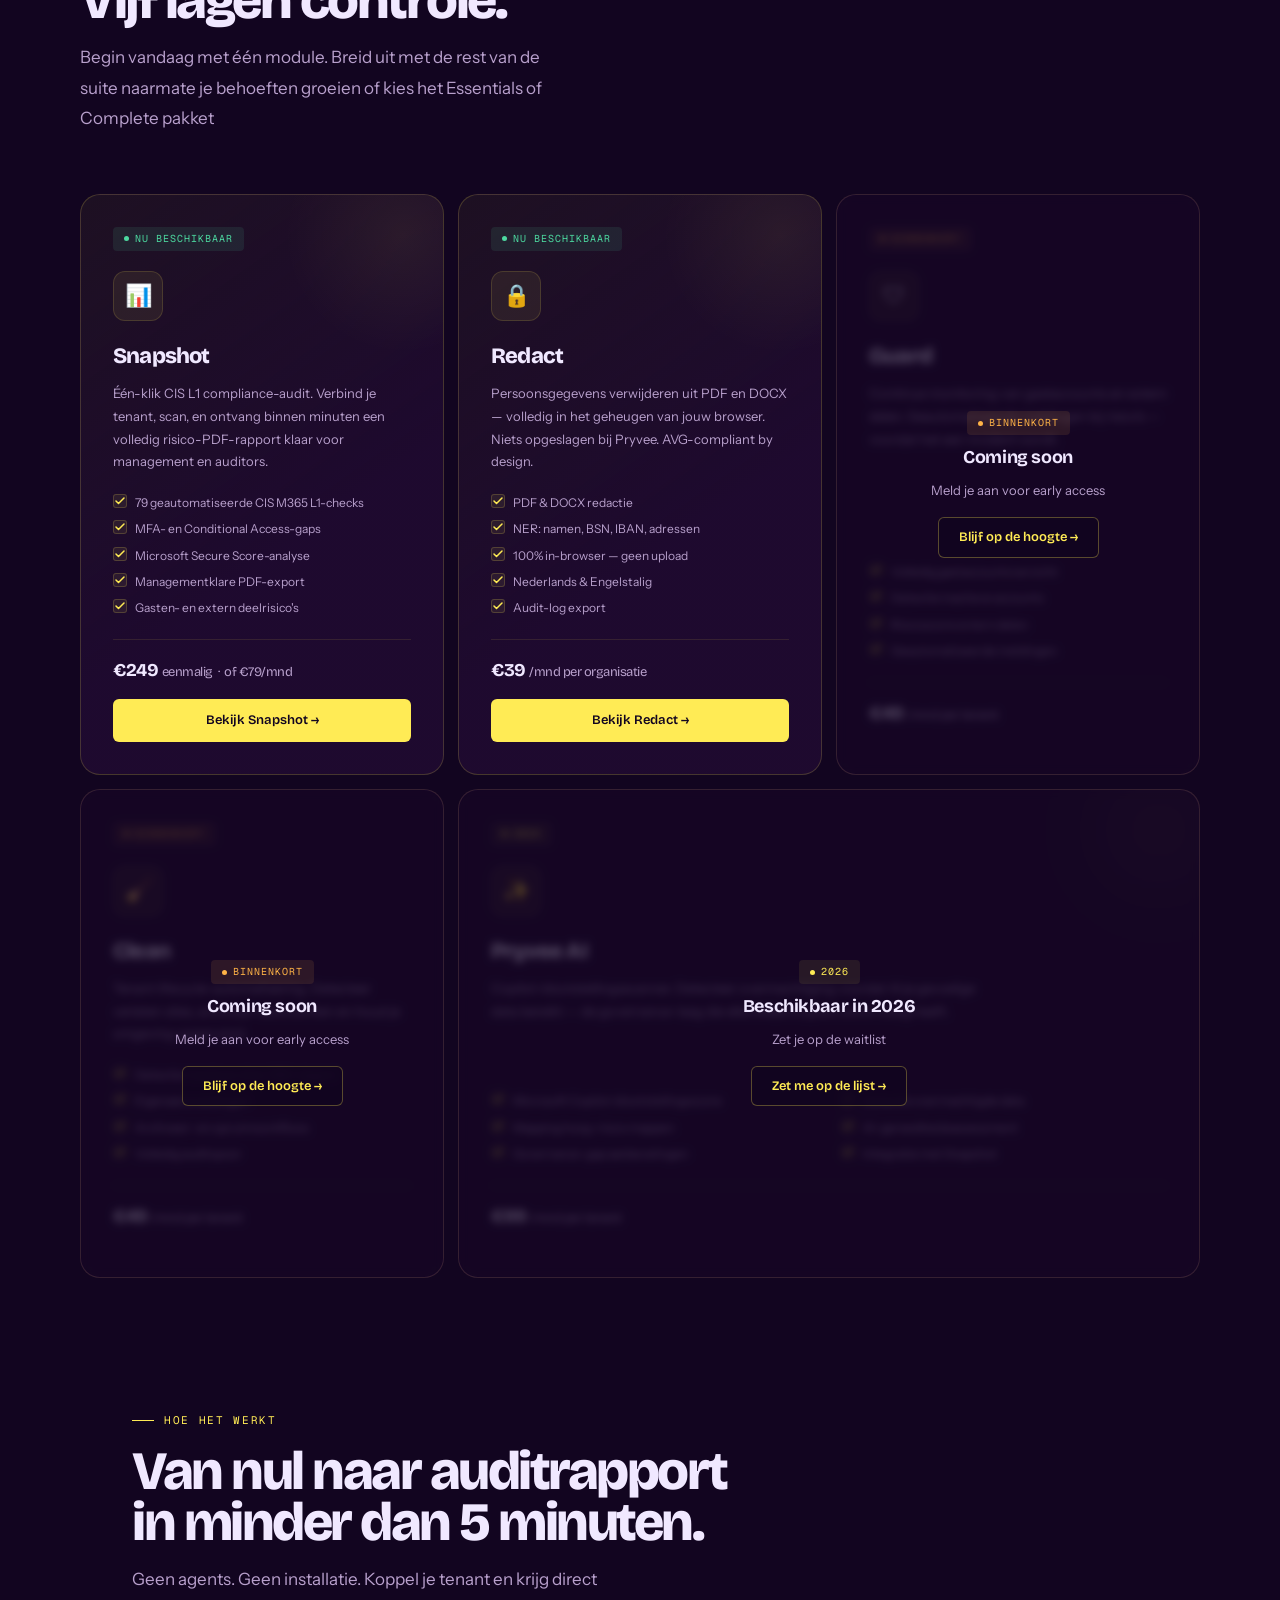
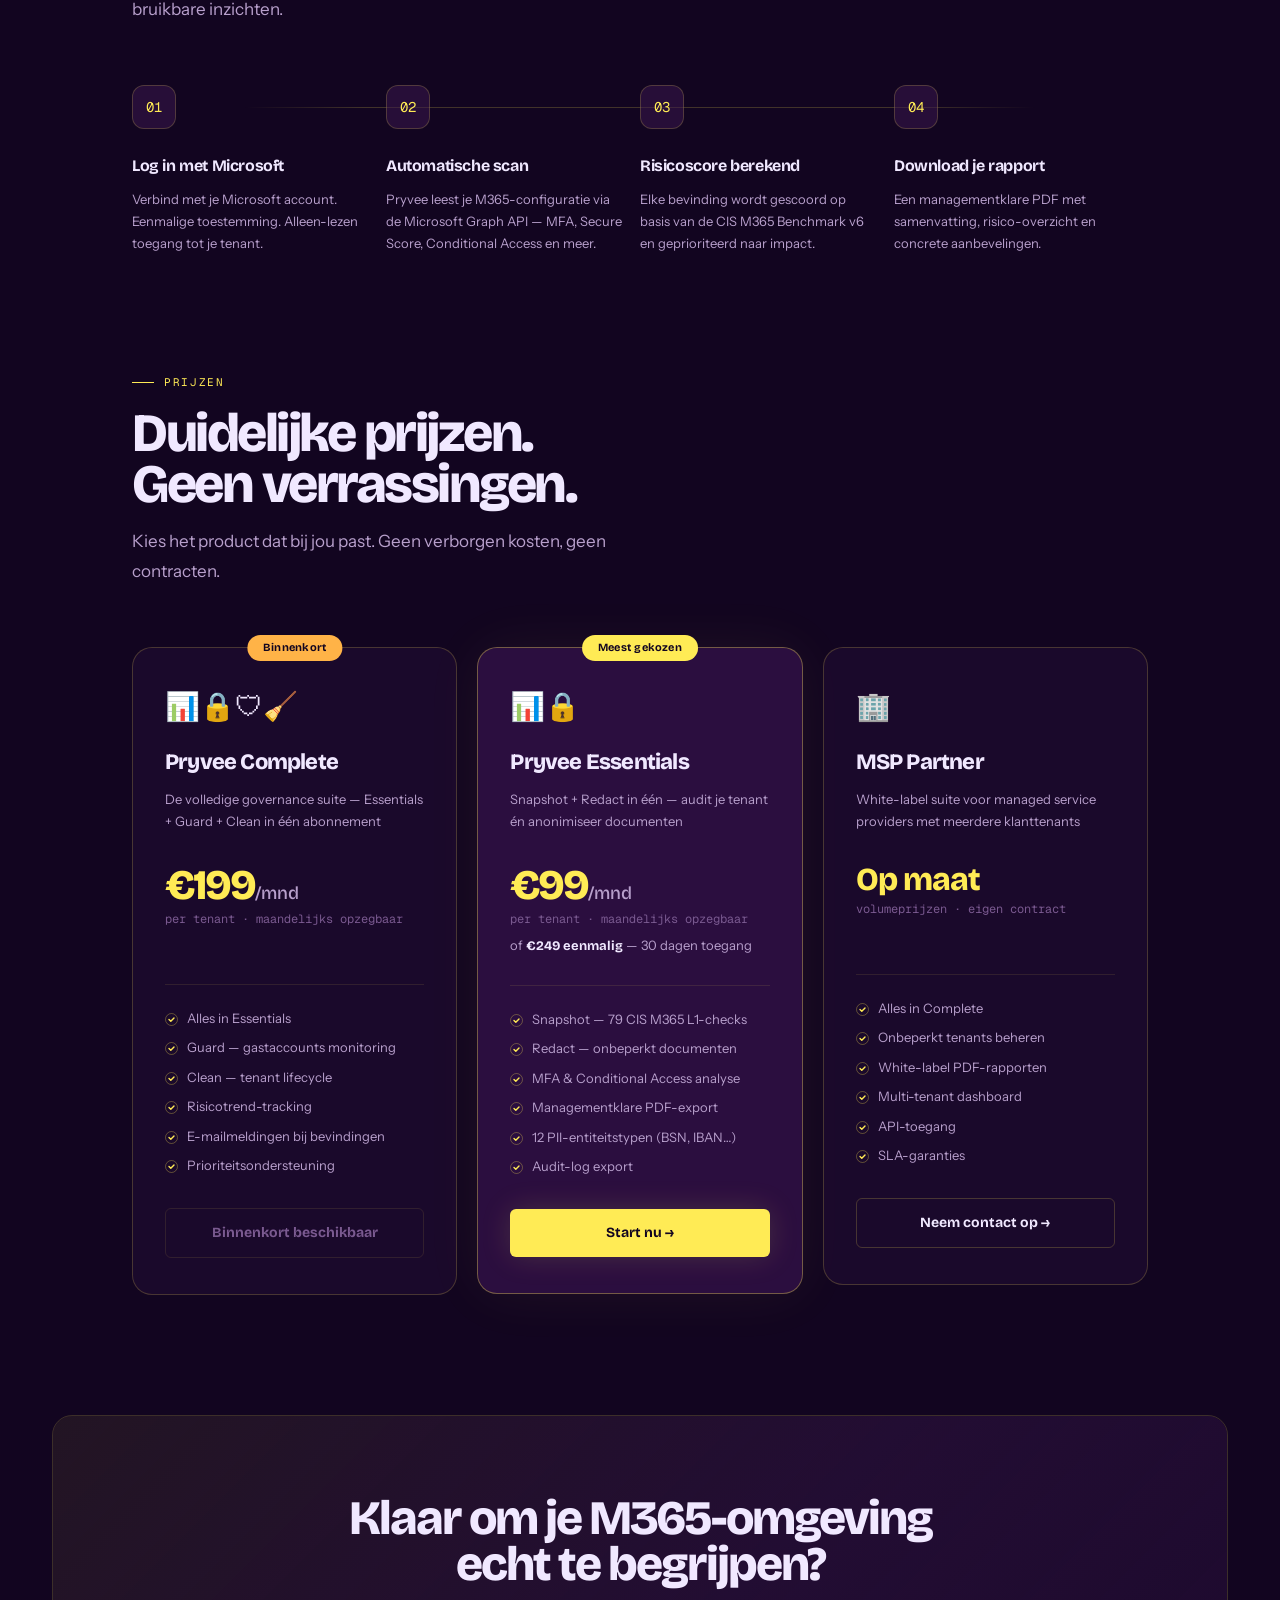
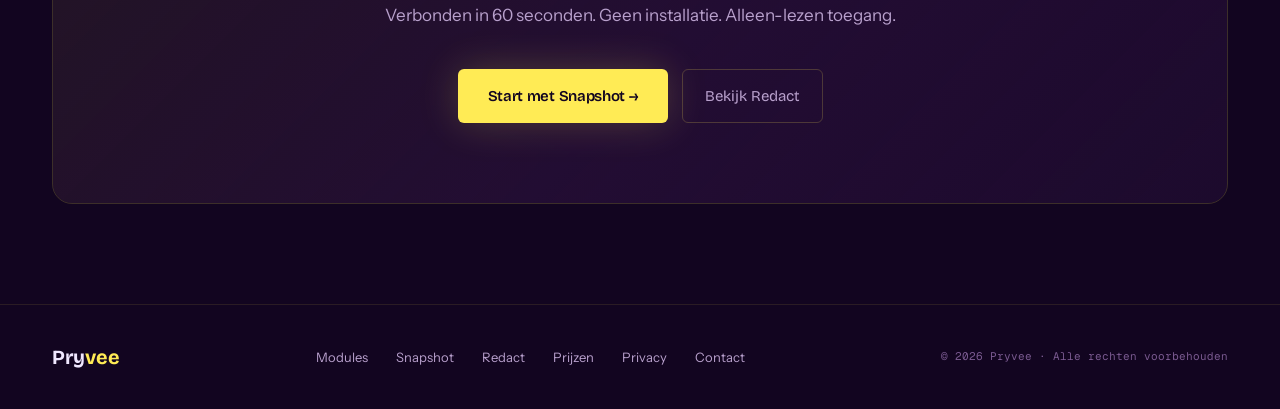
==== commit 237e5e56: "Update index.html" ====
--- a/index.html
+++ b/index.html
@@ -426,27 +426,6 @@
 
     <div class="new-price-grid">
 
-      <!-- ESSENTIALS — highlighted -->
-      <div class="nplan hi">
-        <div class="nplan-badge">Meest gekozen</div>
-        <div class="nplan-ico">&#128202;&#128274;</div>
-        <div class="nplan-name">Pryvee Essentials</div>
-        <p class="nplan-desc">Snapshot + Redact in één — audit je tenant én anonimiseer documenten</p>
-        <div class="nplan-price">€99<span>/mnd</span></div>
-        <div class="nplan-per" style="margin-bottom:6px">per tenant · maandelijks opzegbaar</div>
-        <div style="font-size:13px;color:var(--muted);margin-bottom:4px">of <strong style="color:var(--text);font-family:'Bricolage Grotesque',sans-serif">€249 eenmalig</strong> — 30 dagen toegang</div>
-        <div class="nplan-div"></div>
-        <ul class="nplan-feats">
-          <li>Snapshot — 79 CIS M365 L1-checks</li>
-          <li>Redact — onbeperkt documenten</li>
-          <li>MFA &amp; Conditional Access analyse</li>
-          <li>Managementklare PDF-export</li>
-          <li>12 PII-entiteitstypen (BSN, IBAN…)</li>
-          <li>Audit-log export</li>
-        </ul>
-        <a href="snapshot-tool.html" class="btn-plan fill">Start nu &#8594;</a>
-      </div>
-
       <!-- COMPLETE — coming soon -->
       <div class="nplan">
         <div class="nplan-badge" style="background:var(--warn);color:var(--ink)">Binnenkort</div>
@@ -468,6 +447,27 @@
         <div style="display:flex;align-items:center;justify-content:center;min-height:48px;padding:13px;border-radius:var(--r);border:1px solid var(--border);color:var(--muted2);font-family:'Bricolage Grotesque',sans-serif;font-weight:700;font-size:14px">
           Binnenkort beschikbaar
         </div>
+      </div>
+
+            <!-- ESSENTIALS — highlighted -->
+      <div class="nplan hi">
+        <div class="nplan-badge">Meest gekozen</div>
+        <div class="nplan-ico">&#128202;&#128274;</div>
+        <div class="nplan-name">Pryvee Essentials</div>
+        <p class="nplan-desc">Snapshot + Redact in één — audit je tenant én anonimiseer documenten</p>
+        <div class="nplan-price">€99<span>/mnd</span></div>
+        <div class="nplan-per" style="margin-bottom:6px">per tenant · maandelijks opzegbaar</div>
+        <div style="font-size:13px;color:var(--muted);margin-bottom:4px">of <strong style="color:var(--text);font-family:'Bricolage Grotesque',sans-serif">€249 eenmalig</strong> — 30 dagen toegang</div>
+        <div class="nplan-div"></div>
+        <ul class="nplan-feats">
+          <li>Snapshot — 79 CIS M365 L1-checks</li>
+          <li>Redact — onbeperkt documenten</li>
+          <li>MFA &amp; Conditional Access analyse</li>
+          <li>Managementklare PDF-export</li>
+          <li>12 PII-entiteitstypen (BSN, IBAN…)</li>
+          <li>Audit-log export</li>
+        </ul>
+        <a href="snapshot-tool.html" class="btn-plan fill">Start nu &#8594;</a>
       </div>
 
       <!-- MSP -->
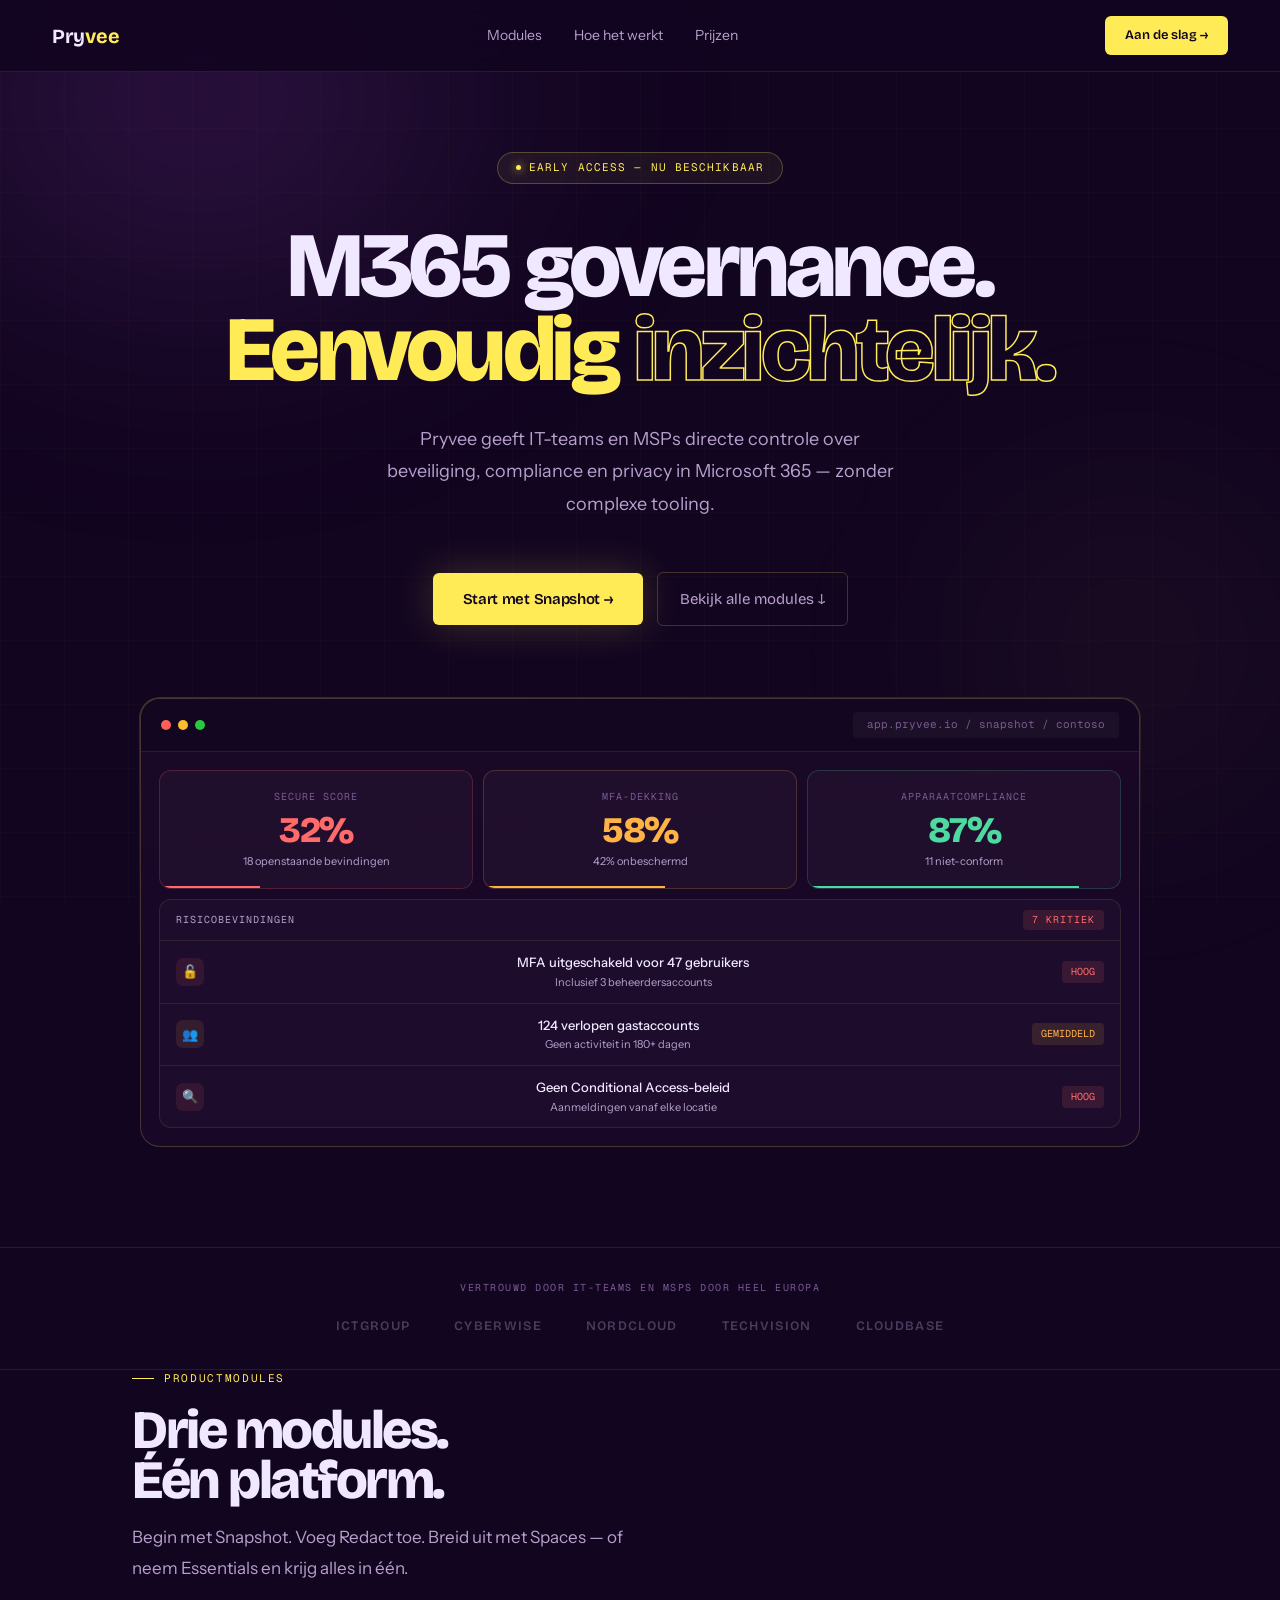
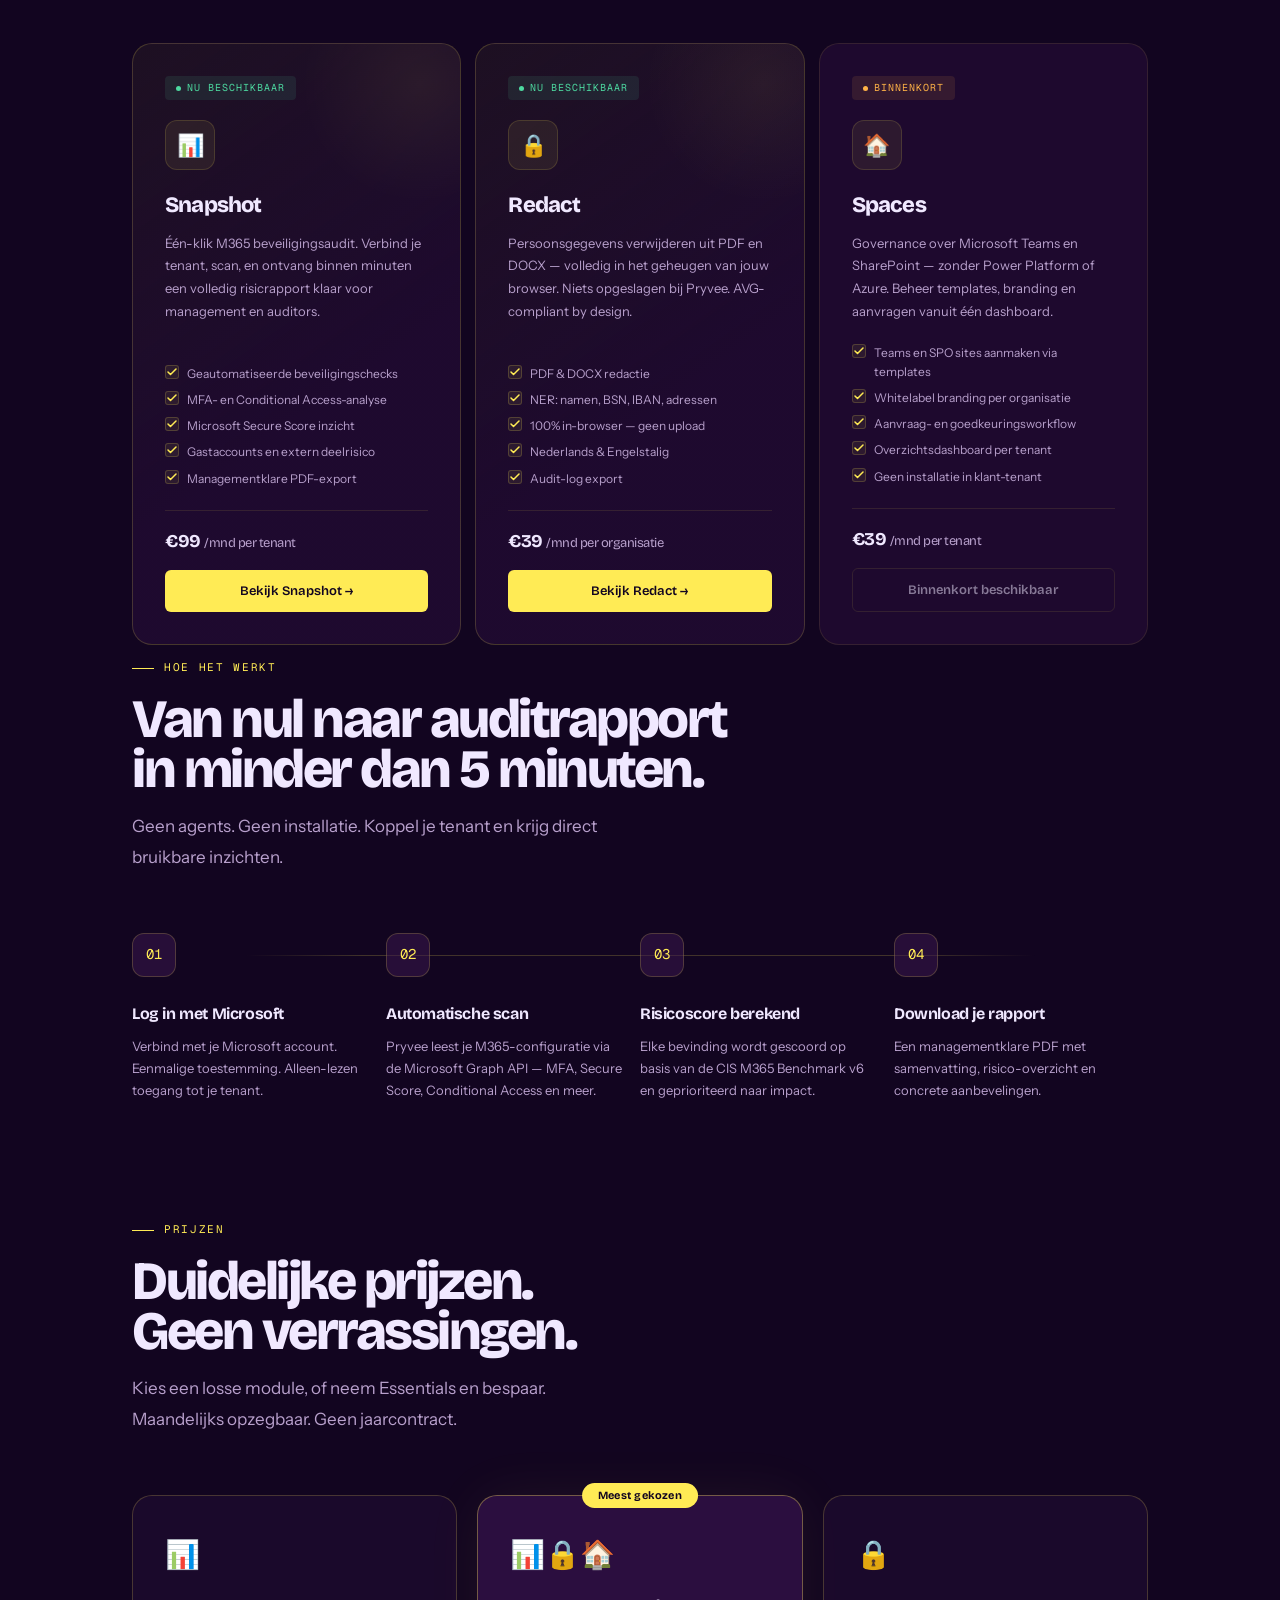
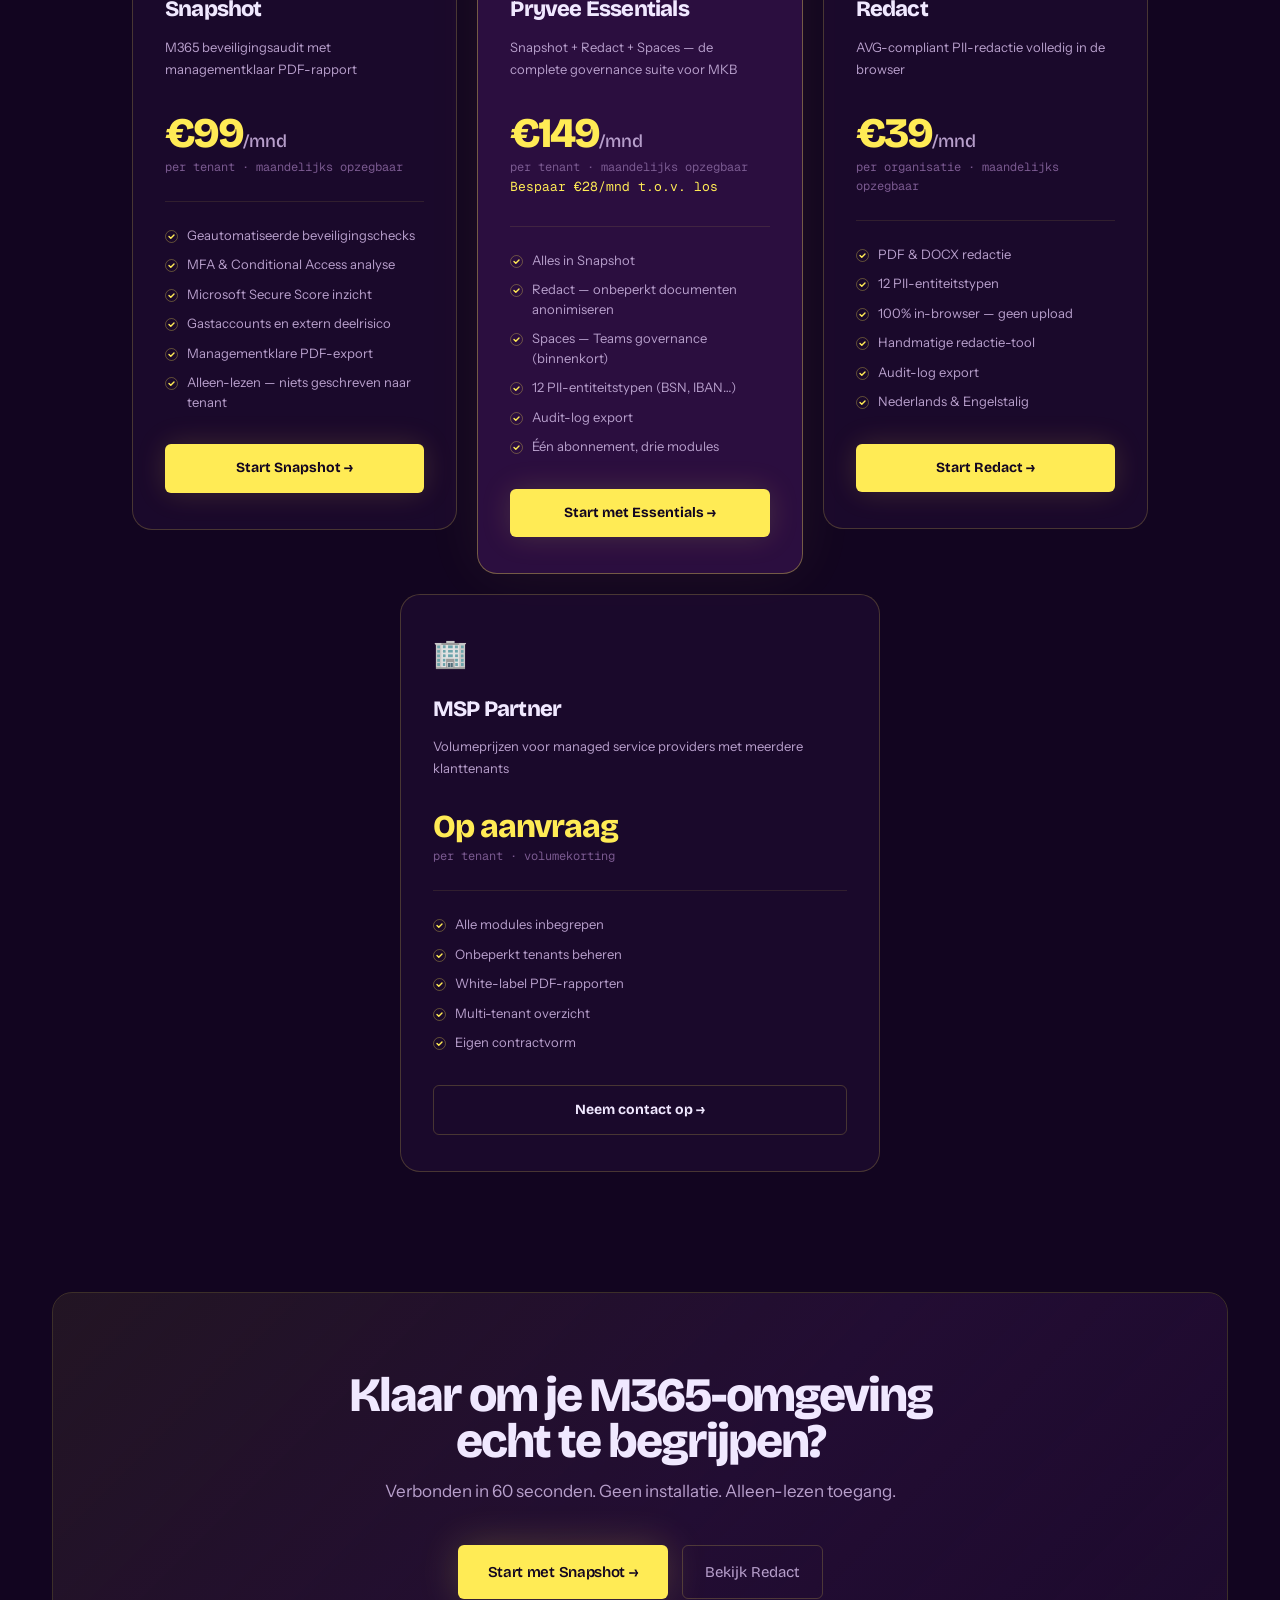
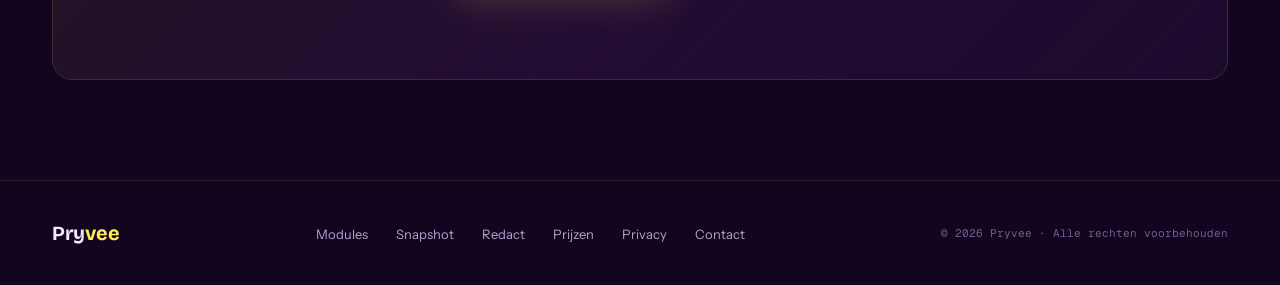
==== commit bdf4d9e1: "Update index.html" ====
--- a/index.html
+++ b/index.html
@@ -286,119 +286,67 @@
   </div>
 </div>
 
-<!-- MODULES -->
-<section class="reveal" id="modules" aria-labelledby="mod-h">
-  <div class="wrap sec">
-    <div class="tag">Modules</div>
-    <h2 class="h2" id="mod-h">&#201;&#233;n platform.<br>Vijf lagen controle.</h2>
-    <p class="lead">Begin vandaag met één module. Breid uit met de rest van de suite naarmate je behoeften groeien of kies het Essentials of Complete pakket</p>
-
-    <div class="modules-grid">
-      <!-- Snapshot -->
-      <a href="snapshot.html" class="mod live">
-        <div class="mod-glow" aria-hidden="true"></div>
-        <div class="pill pill-live"><span class="pdot" aria-hidden="true"></span>Nu beschikbaar</div>
-        <div class="mod-ico" aria-hidden="true">&#128202;</div>
-        <div class="mod-t">Snapshot</div>
-        <p class="mod-d">&#201;&#233;n-klik CIS L1 compliance-audit. Verbind je tenant, scan, en ontvang binnen minuten een volledig risico-PDF-rapport klaar voor management en auditors.</p>
-        <ul class="mod-feats">
-          <li>79 geautomatiseerde CIS M365 L1-checks</li>
-          <li>MFA- en Conditional Access-gaps</li>
-          <li>Microsoft Secure Score-analyse</li>
-          <li>Managementklare PDF-export</li>
-          <li>Gasten- en extern deelrisico&#39;s</li>
-        </ul>
-        <div class="mod-price">€249 <span>eenmalig &nbsp;·&nbsp; of €79/mnd</span></div>
-        <div class="btn-mod fill">Bekijk Snapshot &#8594;</div>
-      </a>
-
-      <!-- Redact -->
-      <a href="redact.html" class="mod live">
-        <div class="mod-glow" aria-hidden="true"></div>
-        <div class="pill pill-live"><span class="pdot" aria-hidden="true"></span>Nu beschikbaar</div>
-        <div class="mod-ico" aria-hidden="true">&#128274;</div>
-        <div class="mod-t">Redact</div>
-        <p class="mod-d">Persoonsgegevens verwijderen uit PDF en DOCX — volledig in het geheugen van jouw browser. Niets opgeslagen bij Pryvee. AVG-compliant by design.</p>
-        <ul class="mod-feats">
-          <li>PDF &amp; DOCX redactie</li>
-          <li>NER: namen, BSN, IBAN, adressen</li>
-          <li>100% in-browser — geen upload</li>
-          <li>Nederlands &amp; Engelstalig</li>
-          <li>Audit-log export</li>
-        </ul>
-        <div class="mod-price">€39 <span>/mnd per organisatie</span></div>
-        <div class="btn-mod fill">Bekijk Redact &#8594;</div>
-      </a>
-
-      <!-- Guard -->
-      <div class="mod" style="position:relative">
-        <div class="pill pill-soon"><span class="pdot" aria-hidden="true"></span>Binnenkort</div>
-        <div class="mod-ico" aria-hidden="true">&#128737;</div>
-        <div class="mod-t">Guard</div>
-        <p class="mod-d">Continue monitoring van gastaccounts en extern delen. Geautomatiseerde meldingen bij risico&#39;s — voordat het een incident wordt.</p>
-        <ul class="mod-feats">
-          <li>Volledig gastaccountoverzicht</li>
-          <li>Detectie inactieve accounts</li>
-          <li>Risicoscore extern delen</li>
-          <li>Geautomatiseerde meldingen</li>
-        </ul>
-        <div class="mod-price">€49 <span>/mnd per tenant</span></div>
-        <div class="cs-over" aria-label="Binnenkort beschikbaar">
-          <div class="pill pill-soon" style="margin:0"><span class="pdot"></span>Binnenkort</div>
-          <div class="cs-t">Coming soon</div>
-          <div class="cs-d">Meld je aan voor early access</div>
-          <a href="#" class="cs-link">Blijf op de hoogte &#8594;</a>
-        </div>
-      </div>
-    </div>
-
-    <!-- Tweede rij -->
-    <div class="modules-grid">
-      <!-- Clean -->
-      <div class="mod" style="position:relative">
-        <div class="pill pill-soon"><span class="pdot" aria-hidden="true"></span>Binnenkort</div>
-        <div class="mod-ico" aria-hidden="true">&#129529;</div>
-        <div class="mod-t">Clean</div>
-        <p class="mod-d">Tenant lifecycle-automatisering. Detecteer verlaten sites, archiveer werkruimten en houd je omgeving opgeruimd.</p>
-        <ul class="mod-feats">
-          <li>Detectie inactieve sites (180+ dagen)</li>
-          <li>Eigenaarsmeldingen</li>
-          <li>Archiveer- en opruimworkflows</li>
-          <li>Volledig auditspoor</li>
-        </ul>
-        <div class="mod-price">€49 <span>/mnd per tenant</span></div>
-        <div class="cs-over" aria-label="Binnenkort beschikbaar">
-          <div class="pill pill-soon" style="margin:0"><span class="pdot"></span>Binnenkort</div>
-          <div class="cs-t">Coming soon</div>
-          <div class="cs-d">Meld je aan voor early access</div>
-          <a href="#" class="cs-link">Blijf op de hoogte &#8594;</a>
-        </div>
-      </div>
-
-      <!-- AI -->
-      <div class="mod" style="position:relative;grid-column:span 2">
-        <div class="mod-glow" aria-hidden="true"></div>
-        <div class="pill pill-future"><span class="pdot" aria-hidden="true"></span>2026</div>
-        <div class="mod-ico" aria-hidden="true">&#10024;</div>
-        <div class="mod-t">Pryvee AI</div>
-        <p class="mod-d" style="max-width:500px">Copilot-blootstellingsscanner. Detecteer overmachtiging voordat AI je gevoelige data bereikt — de governance-laag die elke M365 Copilot-uitrol nodig heeft.</p>
-        <ul class="mod-feats" style="display:grid;grid-template-columns:1fr 1fr;gap:7px 24px">
-          <li>Microsoft Copilot-blootstellingsscore</li>
-          <li>Detectie overmachtigde data</li>
-          <li>Mapping hoog-risico mappen</li>
-          <li>AI-gereedheidsassessment</li>
-          <li>Governance-gap aanbevelingen</li>
-          <li>Integratie met Snapshot</li>
-        </ul>
-        <div class="mod-price">€99 <span>/mnd per tenant</span></div>
-        <div class="cs-over" aria-label="Beschikbaar in 2026">
-          <div class="pill pill-future" style="margin:0"><span class="pdot"></span>2026</div>
-          <div class="cs-t">Beschikbaar in 2026</div>
-          <div class="cs-d">Zet je op de waitlist</div>
-          <a href="#" class="cs-link">Zet me op de lijst &#8594;</a>
-        </div>
-      </div>
-    </div>
+<!-- ── MODULES SECTIE ─────────────────────────────────────── -->
+<section class="wrap reveal" id="modules" aria-labelledby="mod-h">
+  <div class="tag">Productmodules</div>
+  <h2 class="h2" id="mod-h">Drie modules.<br>Één platform.</h2>
+  <p class="lead">Begin met Snapshot. Voeg Redact toe. Breid uit met Spaces — of neem Essentials en krijg alles in één.</p>
+ 
+  <div class="modules-grid">
+ 
+    <!-- Snapshot -->
+    <a href="snapshot.html" class="mod live">
+      <div class="mod-glow" aria-hidden="true"></div>
+      <div class="pill pill-live"><span class="pdot" aria-hidden="true"></span>Nu beschikbaar</div>
+      <div class="mod-ico" aria-hidden="true">&#128202;</div>
+      <div class="mod-t">Snapshot</div>
+      <p class="mod-d">Één-klik M365 beveiligingsaudit. Verbind je tenant, scan, en ontvang binnen minuten een volledig risicrapport klaar voor management en auditors.</p>
+      <ul class="mod-feats">
+        <li>Geautomatiseerde beveiligingschecks</li>
+        <li>MFA- en Conditional Access-analyse</li>
+        <li>Microsoft Secure Score inzicht</li>
+        <li>Gastaccounts en extern deelrisico</li>
+        <li>Managementklare PDF-export</li>
+      </ul>
+      <div class="mod-price">€99 <span>/mnd per tenant</span></div>
+      <div class="btn-mod fill">Bekijk Snapshot &#8594;</div>
+    </a>
+ 
+    <!-- Redact -->
+    <a href="redact.html" class="mod live">
+      <div class="mod-glow" aria-hidden="true"></div>
+      <div class="pill pill-live"><span class="pdot" aria-hidden="true"></span>Nu beschikbaar</div>
+      <div class="mod-ico" aria-hidden="true">&#128274;</div>
+      <div class="mod-t">Redact</div>
+      <p class="mod-d">Persoonsgegevens verwijderen uit PDF en DOCX — volledig in het geheugen van jouw browser. Niets opgeslagen bij Pryvee. AVG-compliant by design.</p>
+      <ul class="mod-feats">
+        <li>PDF &amp; DOCX redactie</li>
+        <li>NER: namen, BSN, IBAN, adressen</li>
+        <li>100% in-browser — geen upload</li>
+        <li>Nederlands &amp; Engelstalig</li>
+        <li>Audit-log export</li>
+      </ul>
+      <div class="mod-price">€39 <span>/mnd per organisatie</span></div>
+      <div class="btn-mod fill">Bekijk Redact &#8594;</div>
+    </a>
+ 
+    <!-- Spaces — binnenkort -->
+    <div class="mod" style="position:relative">
+      <div class="pill pill-soon"><span class="pdot" aria-hidden="true"></span>Binnenkort</div>
+      <div class="mod-ico" aria-hidden="true">&#127968;</div>
+      <div class="mod-t">Spaces</div>
+      <p class="mod-d">Governance over Microsoft Teams en SharePoint — zonder Power Platform of Azure. Beheer templates, branding en aanvragen vanuit één dashboard.</p>
+      <ul class="mod-feats">
+        <li>Teams en SPO sites aanmaken via templates</li>
+        <li>Whitelabel branding per organisatie</li>
+        <li>Aanvraag- en goedkeuringsworkflow</li>
+        <li>Overzichtsdashboard per tenant</li>
+        <li>Geen installatie in klant-tenant</li>
+      </ul>
+      <div class="mod-price">€39 <span>/mnd per tenant</span></div>
+      <div class="btn-mod out" style="opacity:.5;cursor:default">Binnenkort beschikbaar</div>
+    </div>
+ 
   </div>
 </section>
 
@@ -418,79 +366,90 @@
 </section>
 
 <!-- PRICING -->
-<section class="reveal" id="pricing" aria-labelledby="price-h">
-  <div class="wrap" style="padding-bottom:120px">
-    <div class="tag">Prijzen</div>
-    <h2 class="h2" id="price-h">Duidelijke prijzen.<br>Geen verrassingen.</h2>
-    <p class="lead">Kies het product dat bij jou past. Geen verborgen kosten, geen contracten.</p>
-
-    <div class="new-price-grid">
-
-      <!-- COMPLETE — coming soon -->
-      <div class="nplan">
-        <div class="nplan-badge" style="background:var(--warn);color:var(--ink)">Binnenkort</div>
-        <div class="nplan-ico">&#128202;&#128274;&#128737;&#129529;</div>
-        <div class="nplan-name">Pryvee Complete</div>
-        <p class="nplan-desc">De volledige governance suite — Essentials + Guard + Clean in één abonnement</p>
-        <div class="nplan-price">€199<span>/mnd</span></div>
-        <div class="nplan-per" style="margin-bottom:6px">per tenant · maandelijks opzegbaar</div>
-        <div style="font-size:13px;color:var(--muted);margin-bottom:4px">&nbsp;</div>
-        <div class="nplan-div"></div>
-        <ul class="nplan-feats">
-          <li>Alles in Essentials</li>
-          <li>Guard — gastaccounts monitoring</li>
-          <li>Clean — tenant lifecycle</li>
-          <li>Risicotrend-tracking</li>
-          <li>E-mailmeldingen bij bevindingen</li>
-          <li>Prioriteitsondersteuning</li>
-        </ul>
-        <div style="display:flex;align-items:center;justify-content:center;min-height:48px;padding:13px;border-radius:var(--r);border:1px solid var(--border);color:var(--muted2);font-family:'Bricolage Grotesque',sans-serif;font-weight:700;font-size:14px">
-          Binnenkort beschikbaar
-        </div>
-      </div>
-
-            <!-- ESSENTIALS — highlighted -->
-      <div class="nplan hi">
-        <div class="nplan-badge">Meest gekozen</div>
-        <div class="nplan-ico">&#128202;&#128274;</div>
-        <div class="nplan-name">Pryvee Essentials</div>
-        <p class="nplan-desc">Snapshot + Redact in één — audit je tenant én anonimiseer documenten</p>
-        <div class="nplan-price">€99<span>/mnd</span></div>
-        <div class="nplan-per" style="margin-bottom:6px">per tenant · maandelijks opzegbaar</div>
-        <div style="font-size:13px;color:var(--muted);margin-bottom:4px">of <strong style="color:var(--text);font-family:'Bricolage Grotesque',sans-serif">€249 eenmalig</strong> — 30 dagen toegang</div>
-        <div class="nplan-div"></div>
-        <ul class="nplan-feats">
-          <li>Snapshot — 79 CIS M365 L1-checks</li>
-          <li>Redact — onbeperkt documenten</li>
-          <li>MFA &amp; Conditional Access analyse</li>
-          <li>Managementklare PDF-export</li>
-          <li>12 PII-entiteitstypen (BSN, IBAN…)</li>
-          <li>Audit-log export</li>
-        </ul>
-        <a href="snapshot-tool.html" class="btn-plan fill">Start nu &#8594;</a>
-      </div>
-
-      <!-- MSP -->
-      <div class="nplan">
-        <div class="nplan-ico">&#127970;</div>
-        <div class="nplan-name">MSP Partner</div>
-        <p class="nplan-desc">White-label suite voor managed service providers met meerdere klanttenants</p>
-        <div class="nplan-price" style="font-size:32px;letter-spacing:-1px">Op maat</div>
-        <div class="nplan-per" style="margin-bottom:6px">volumeprijzen · eigen contract</div>
-        <div style="font-size:13px;color:var(--muted);margin-bottom:4px">&nbsp;</div>
-        <div class="nplan-div"></div>
-        <ul class="nplan-feats">
-          <li>Alles in Complete</li>
-          <li>Onbeperkt tenants beheren</li>
-          <li>White-label PDF-rapporten</li>
-          <li>Multi-tenant dashboard</li>
-          <li>API-toegang</li>
-          <li>SLA-garanties</li>
-        </ul>
-        <a href="mailto:info@pryvee.nl" class="btn-plan out">Neem contact op &#8594;</a>
-      </div>
-
-    </div>
+<section class="wrap reveal" id="pricing" aria-labelledby="price-h" style="padding-bottom:120px">
+  <div class="tag">Prijzen</div>
+  <h2 class="h2" id="price-h">Duidelijke prijzen.<br>Geen verrassingen.</h2>
+  <p class="lead">Kies een losse module, of neem Essentials en bespaar. Maandelijks opzegbaar. Geen jaarcontract.</p>
+ 
+  <div class="new-price-grid">
+ 
+    <!-- Snapshot -->
+    <div class="nplan">
+      <div class="nplan-ico">&#128202;</div>
+      <div class="nplan-name">Snapshot</div>
+      <p class="nplan-desc">M365 beveiligingsaudit met managementklaar PDF-rapport</p>
+      <div class="nplan-price">€99<span>/mnd</span></div>
+      <div class="nplan-per">per tenant &middot; maandelijks opzegbaar</div>
+      <div class="nplan-div"></div>
+      <ul class="nplan-feats">
+        <li>Geautomatiseerde beveiligingschecks</li>
+        <li>MFA &amp; Conditional Access analyse</li>
+        <li>Microsoft Secure Score inzicht</li>
+        <li>Gastaccounts en extern deelrisico</li>
+        <li>Managementklare PDF-export</li>
+        <li>Alleen-lezen — niets geschreven naar tenant</li>
+      </ul>
+      <a href="snapshot-tool.html" class="btn-plan fill">Start Snapshot &#8594;</a>
+    </div>
+ 
+    <!-- Essentials — highlighted -->
+    <div class="nplan hi">
+      <div class="nplan-badge">Meest gekozen</div>
+      <div class="nplan-ico">&#128202;&#128274;&#127968;</div>
+      <div class="nplan-name">Pryvee Essentials</div>
+      <p class="nplan-desc">Snapshot + Redact + Spaces — de complete governance suite voor MKB</p>
+      <div class="nplan-price">€149<span>/mnd</span></div>
+      <div class="nplan-per">per tenant &middot; maandelijks opzegbaar</div>
+      <div style="font-size:13px;color:var(--gold);margin-bottom:4px;font-family:'Geist Mono',monospace">Bespaar €28/mnd t.o.v. los</div>
+      <div class="nplan-div"></div>
+      <ul class="nplan-feats">
+        <li>Alles in Snapshot</li>
+        <li>Redact — onbeperkt documenten anonimiseren</li>
+        <li>Spaces — Teams governance (binnenkort)</li>
+        <li>12 PII-entiteitstypen (BSN, IBAN…)</li>
+        <li>Audit-log export</li>
+        <li>Één abonnement, drie modules</li>
+      </ul>
+      <a href="snapshot-tool.html" class="btn-plan fill">Start met Essentials &#8594;</a>
+    </div>
+ 
+    <!-- Redact -->
+    <div class="nplan">
+      <div class="nplan-ico">&#128274;</div>
+      <div class="nplan-name">Redact</div>
+      <p class="nplan-desc">AVG-compliant PII-redactie volledig in de browser</p>
+      <div class="nplan-price">€39<span>/mnd</span></div>
+      <div class="nplan-per">per organisatie &middot; maandelijks opzegbaar</div>
+      <div class="nplan-div"></div>
+      <ul class="nplan-feats">
+        <li>PDF &amp; DOCX redactie</li>
+        <li>12 PII-entiteitstypen</li>
+        <li>100% in-browser — geen upload</li>
+        <li>Handmatige redactie-tool</li>
+        <li>Audit-log export</li>
+        <li>Nederlands &amp; Engelstalig</li>
+      </ul>
+      <a href="redact-tool.html" class="btn-plan fill">Start Redact &#8594;</a>
+    </div>
+ 
+    <!-- MSP -->
+    <div class="nplan" style="grid-column: 1 / -1; max-width: 480px; margin: 0 auto;">
+      <div class="nplan-ico">&#127970;</div>
+      <div class="nplan-name">MSP Partner</div>
+      <p class="nplan-desc">Volumeprijzen voor managed service providers met meerdere klanttenants</p>
+      <div class="nplan-price" style="font-size:32px;letter-spacing:-1px">Op aanvraag</div>
+      <div class="nplan-per">per tenant &middot; volumekorting</div>
+      <div class="nplan-div"></div>
+      <ul class="nplan-feats">
+        <li>Alle modules inbegrepen</li>
+        <li>Onbeperkt tenants beheren</li>
+        <li>White-label PDF-rapporten</li>
+        <li>Multi-tenant overzicht</li>
+        <li>Eigen contractvorm</li>
+      </ul>
+      <a href="mailto:info@pryveegovernance.com" class="btn-plan out">Neem contact op &#8594;</a>
+    </div>
+ 
   </div>
 </section>
   
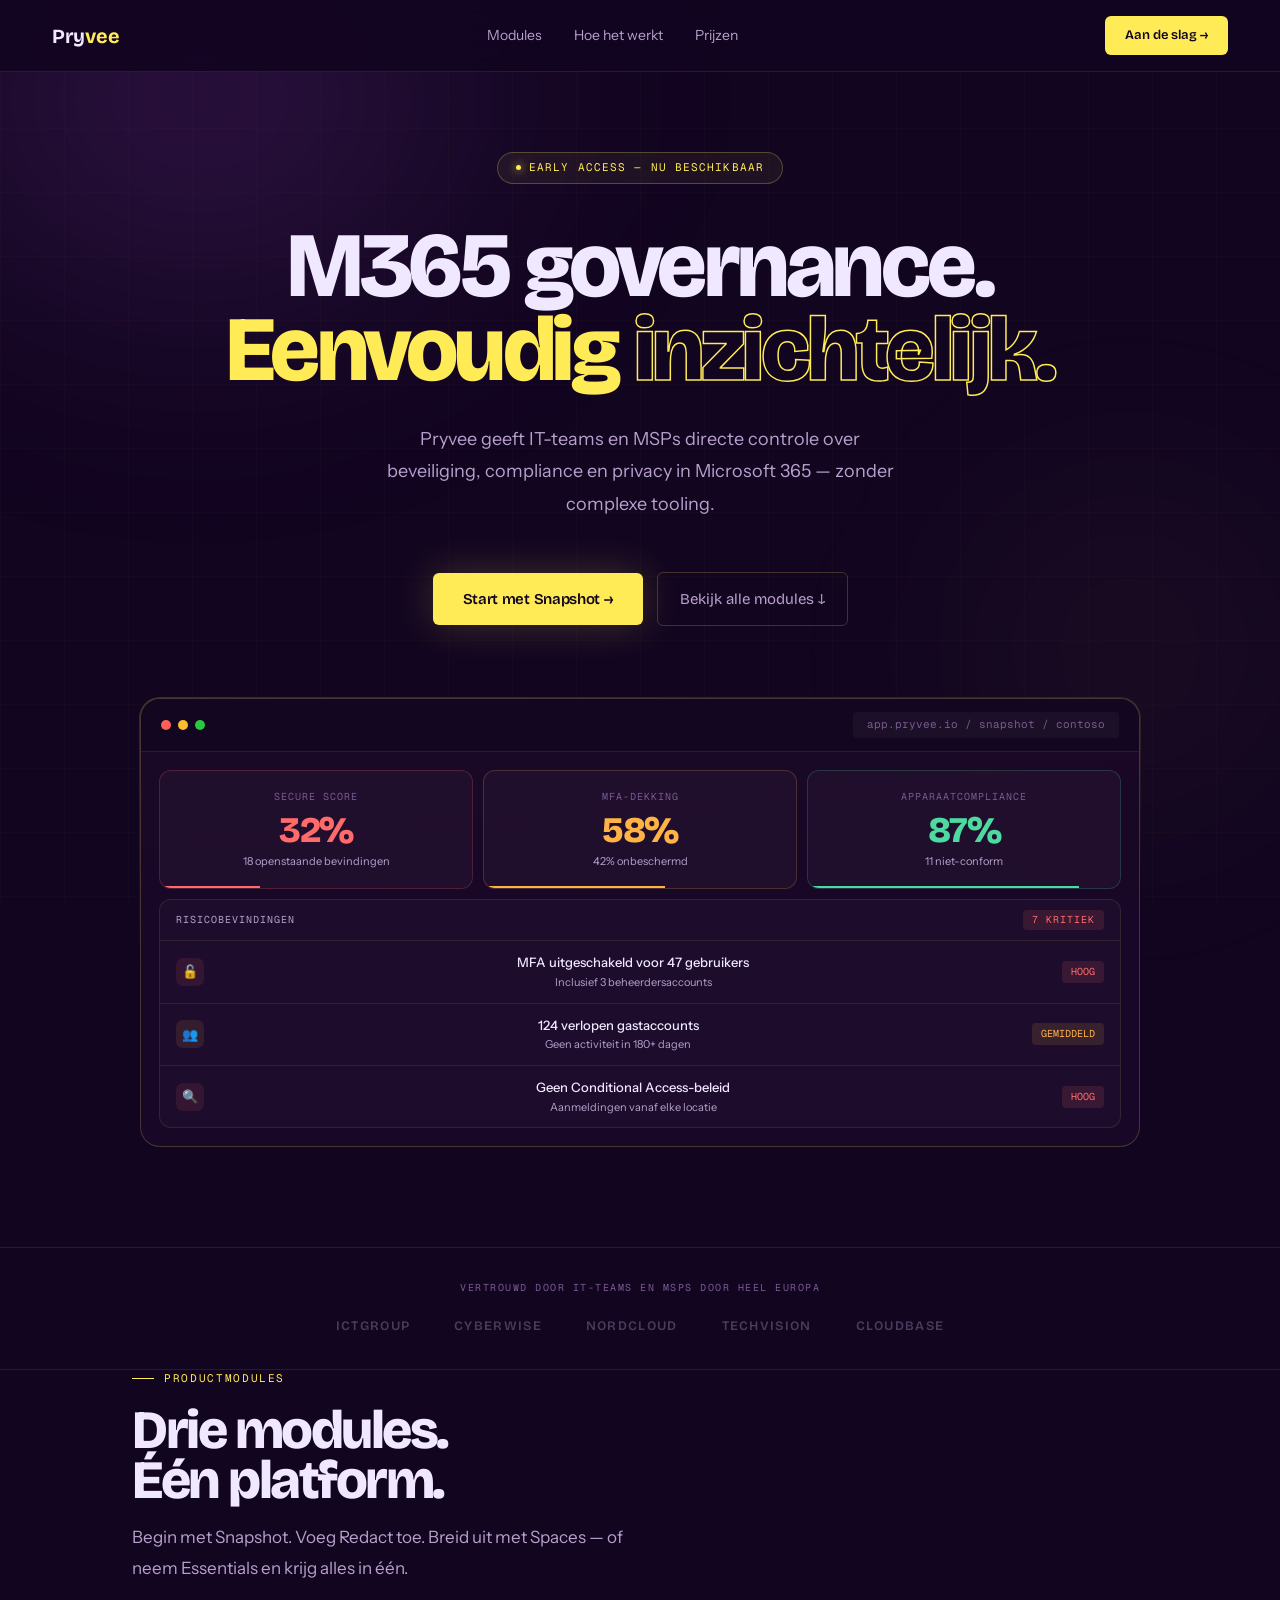
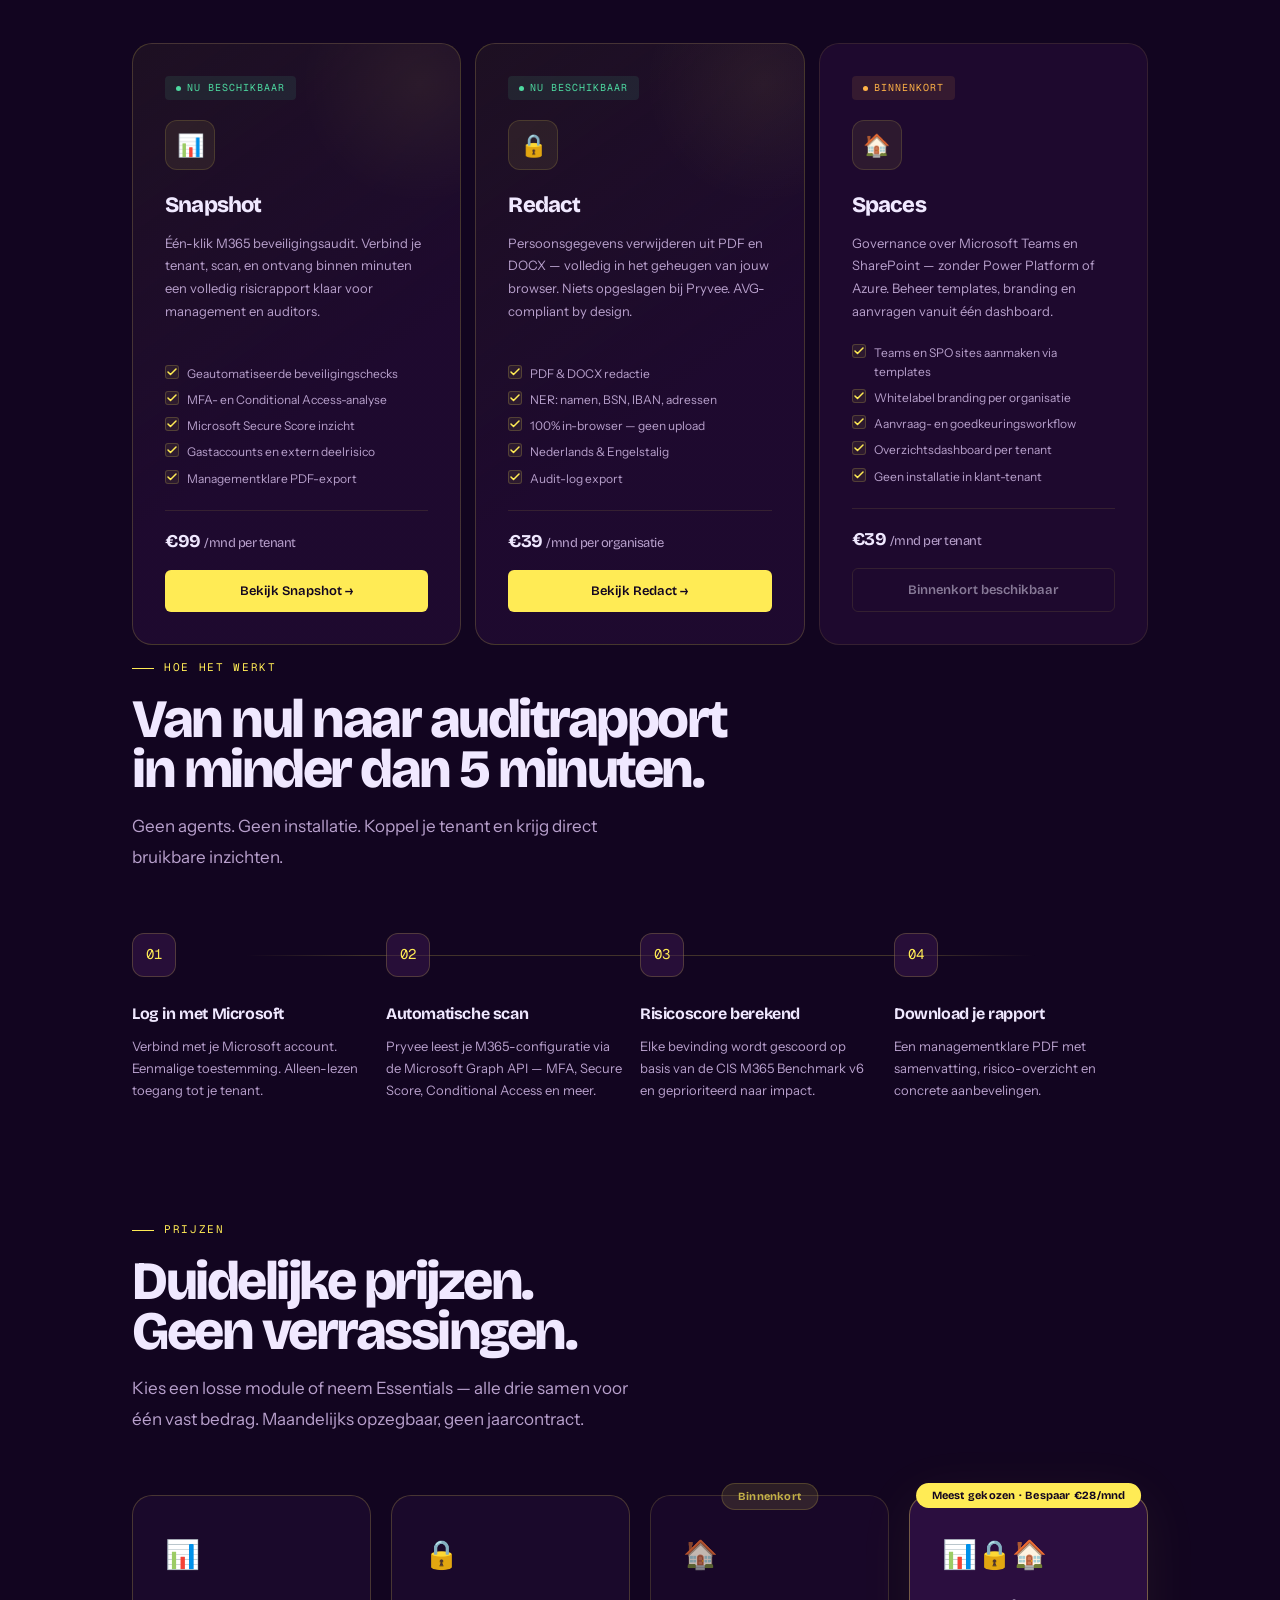
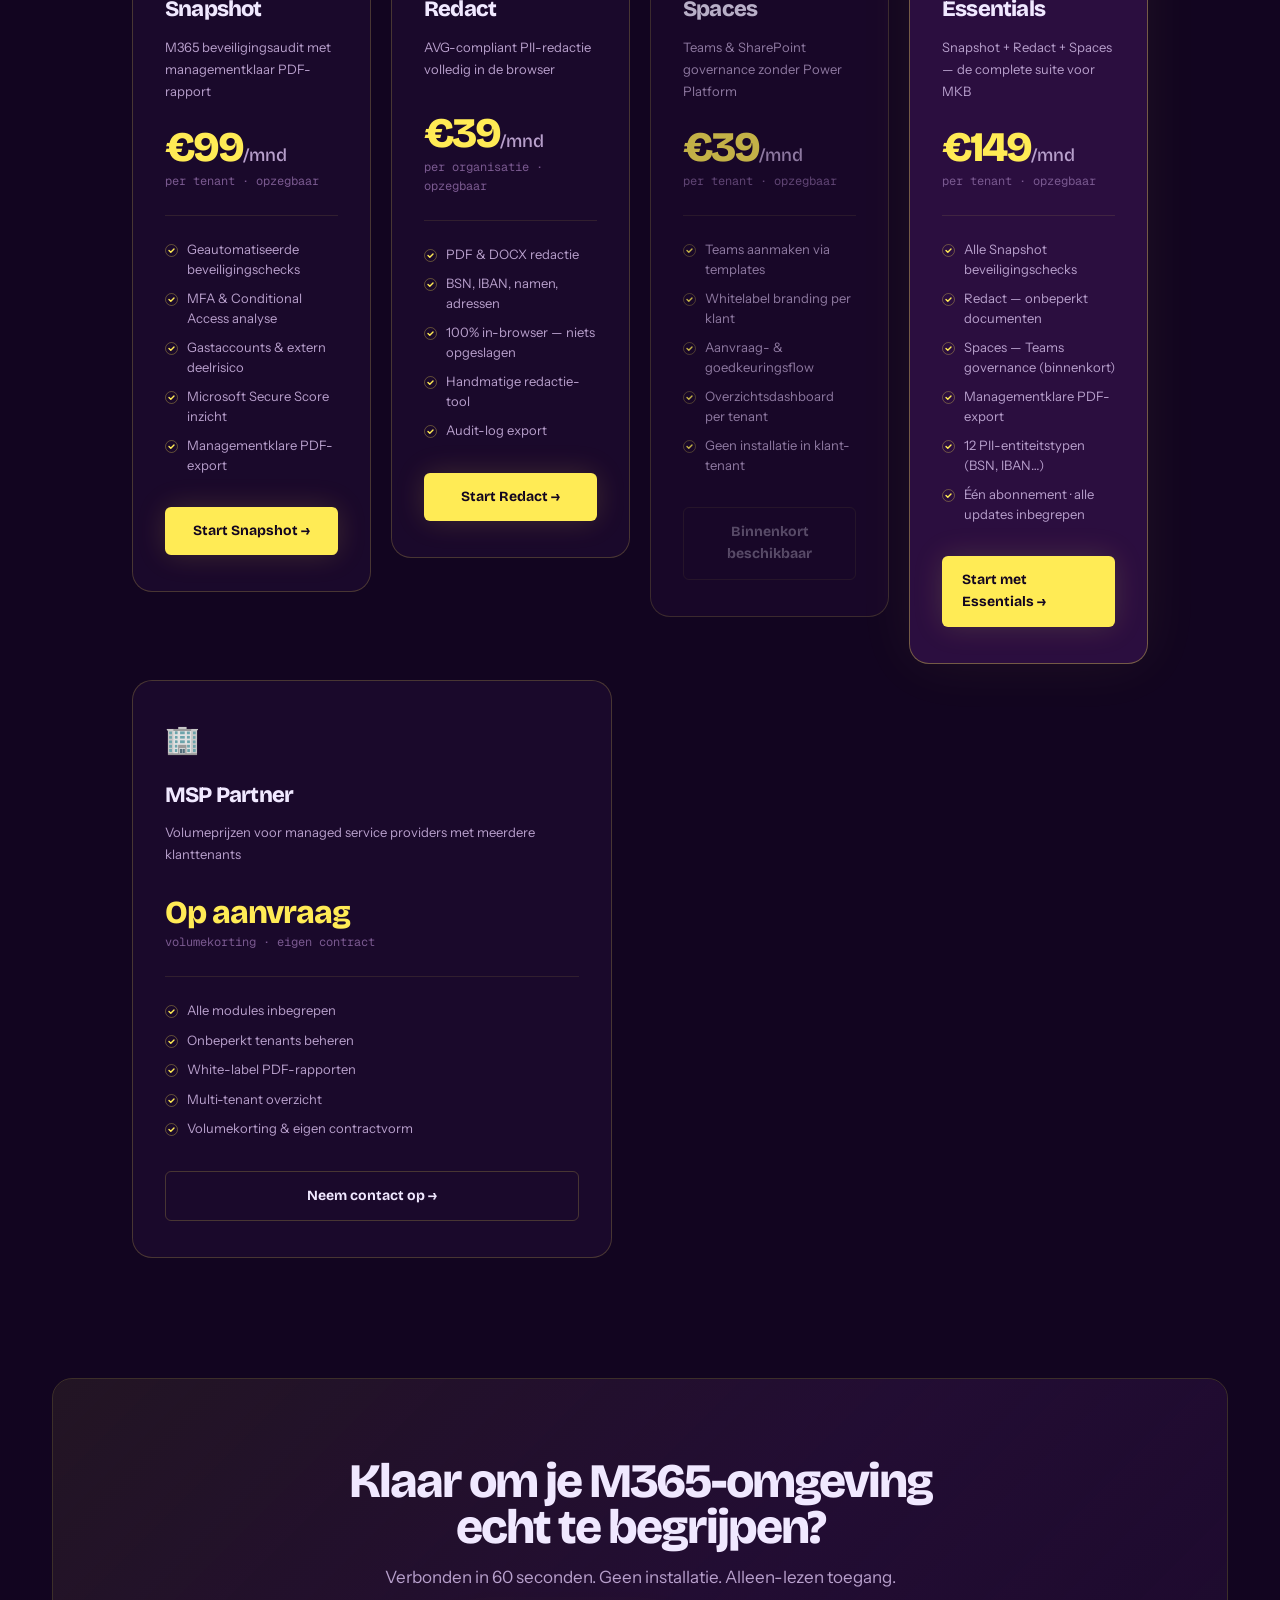
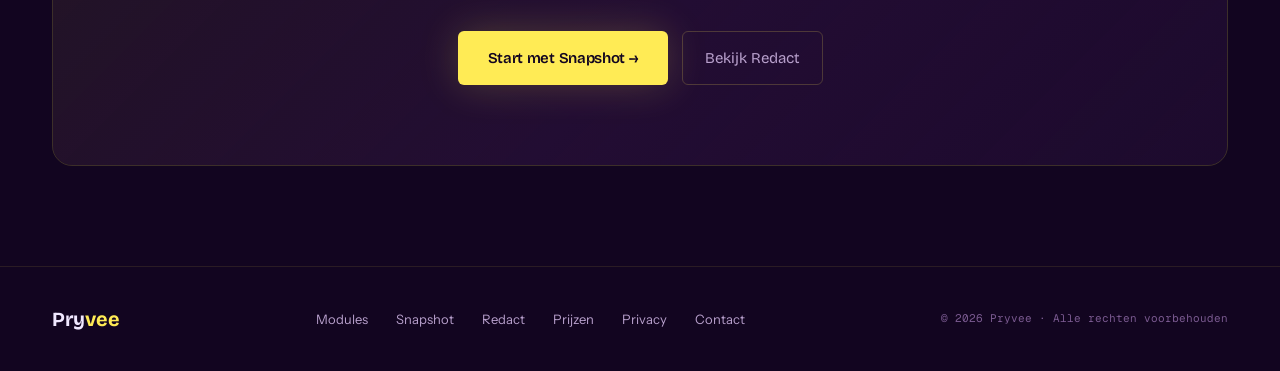
==== commit 3368d8e2: "Update index.html" ====
--- a/index.html
+++ b/index.html
@@ -369,88 +369,105 @@
 <section class="wrap reveal" id="pricing" aria-labelledby="price-h" style="padding-bottom:120px">
   <div class="tag">Prijzen</div>
   <h2 class="h2" id="price-h">Duidelijke prijzen.<br>Geen verrassingen.</h2>
-  <p class="lead">Kies een losse module, of neem Essentials en bespaar. Maandelijks opzegbaar. Geen jaarcontract.</p>
- 
-  <div class="new-price-grid">
- 
+  <p class="lead">Kies een losse module of neem Essentials — alle drie samen voor één vast bedrag. Maandelijks opzegbaar, geen jaarcontract.</p>
+
+  <div class="new-price-grid" style="grid-template-columns:repeat(4,1fr)">
+
     <!-- Snapshot -->
     <div class="nplan">
       <div class="nplan-ico">&#128202;</div>
       <div class="nplan-name">Snapshot</div>
       <p class="nplan-desc">M365 beveiligingsaudit met managementklaar PDF-rapport</p>
       <div class="nplan-price">€99<span>/mnd</span></div>
-      <div class="nplan-per">per tenant &middot; maandelijks opzegbaar</div>
+      <div class="nplan-per">per tenant · opzegbaar</div>
       <div class="nplan-div"></div>
       <ul class="nplan-feats">
         <li>Geautomatiseerde beveiligingschecks</li>
         <li>MFA &amp; Conditional Access analyse</li>
+        <li>Gastaccounts &amp; extern deelrisico</li>
         <li>Microsoft Secure Score inzicht</li>
-        <li>Gastaccounts en extern deelrisico</li>
         <li>Managementklare PDF-export</li>
-        <li>Alleen-lezen — niets geschreven naar tenant</li>
       </ul>
       <a href="snapshot-tool.html" class="btn-plan fill">Start Snapshot &#8594;</a>
     </div>
- 
-    <!-- Essentials — highlighted -->
-    <div class="nplan hi">
-      <div class="nplan-badge">Meest gekozen</div>
-      <div class="nplan-ico">&#128202;&#128274;&#127968;</div>
-      <div class="nplan-name">Pryvee Essentials</div>
-      <p class="nplan-desc">Snapshot + Redact + Spaces — de complete governance suite voor MKB</p>
-      <div class="nplan-price">€149<span>/mnd</span></div>
-      <div class="nplan-per">per tenant &middot; maandelijks opzegbaar</div>
-      <div style="font-size:13px;color:var(--gold);margin-bottom:4px;font-family:'Geist Mono',monospace">Bespaar €28/mnd t.o.v. los</div>
-      <div class="nplan-div"></div>
-      <ul class="nplan-feats">
-        <li>Alles in Snapshot</li>
-        <li>Redact — onbeperkt documenten anonimiseren</li>
-        <li>Spaces — Teams governance (binnenkort)</li>
-        <li>12 PII-entiteitstypen (BSN, IBAN…)</li>
-        <li>Audit-log export</li>
-        <li>Één abonnement, drie modules</li>
-      </ul>
-      <a href="snapshot-tool.html" class="btn-plan fill">Start met Essentials &#8594;</a>
-    </div>
- 
+
     <!-- Redact -->
     <div class="nplan">
       <div class="nplan-ico">&#128274;</div>
       <div class="nplan-name">Redact</div>
       <p class="nplan-desc">AVG-compliant PII-redactie volledig in de browser</p>
       <div class="nplan-price">€39<span>/mnd</span></div>
-      <div class="nplan-per">per organisatie &middot; maandelijks opzegbaar</div>
+      <div class="nplan-per">per organisatie · opzegbaar</div>
       <div class="nplan-div"></div>
       <ul class="nplan-feats">
         <li>PDF &amp; DOCX redactie</li>
-        <li>12 PII-entiteitstypen</li>
-        <li>100% in-browser — geen upload</li>
+        <li>BSN, IBAN, namen, adressen</li>
+        <li>100% in-browser — niets opgeslagen</li>
         <li>Handmatige redactie-tool</li>
         <li>Audit-log export</li>
-        <li>Nederlands &amp; Engelstalig</li>
       </ul>
       <a href="redact-tool.html" class="btn-plan fill">Start Redact &#8594;</a>
     </div>
- 
-    <!-- MSP -->
-    <div class="nplan" style="grid-column: 1 / -1; max-width: 480px; margin: 0 auto;">
-      <div class="nplan-ico">&#127970;</div>
-      <div class="nplan-name">MSP Partner</div>
-      <p class="nplan-desc">Volumeprijzen voor managed service providers met meerdere klanttenants</p>
-      <div class="nplan-price" style="font-size:32px;letter-spacing:-1px">Op aanvraag</div>
-      <div class="nplan-per">per tenant &middot; volumekorting</div>
+
+    <!-- Spaces — binnenkort -->
+    <div class="nplan" style="opacity:.75">
+      <div class="nplan-badge" style="background:rgba(255,235,85,.15);color:var(--gold);border:1px solid rgba(255,235,85,.25)">Binnenkort</div>
+      <div class="nplan-ico">&#127968;</div>
+      <div class="nplan-name">Spaces</div>
+      <p class="nplan-desc">Teams &amp; SharePoint governance zonder Power Platform</p>
+      <div class="nplan-price">€39<span>/mnd</span></div>
+      <div class="nplan-per">per tenant · opzegbaar</div>
       <div class="nplan-div"></div>
       <ul class="nplan-feats">
-        <li>Alle modules inbegrepen</li>
-        <li>Onbeperkt tenants beheren</li>
-        <li>White-label PDF-rapporten</li>
-        <li>Multi-tenant overzicht</li>
-        <li>Eigen contractvorm</li>
-      </ul>
-      <a href="mailto:info@pryveegovernance.com" class="btn-plan out">Neem contact op &#8594;</a>
-    </div>
- 
-  </div>
+        <li>Teams aanmaken via templates</li>
+        <li>Whitelabel branding per klant</li>
+        <li>Aanvraag- &amp; goedkeuringsflow</li>
+        <li>Overzichtsdashboard per tenant</li>
+        <li>Geen installatie in klant-tenant</li>
+      </ul>
+      <div class="btn-plan out" style="opacity:.4;cursor:default;pointer-events:none;text-align:center">Binnenkort beschikbaar</div>
+    </div>
+
+    <!-- Essentials — highlighted -->
+    <div class="nplan hi">
+      <div class="nplan-badge">Meest gekozen · Bespaar €28/mnd</div>
+      <div class="nplan-ico">&#128202;&#128274;&#127968;</div>
+      <div class="nplan-name">Essentials</div>
+      <p class="nplan-desc">Snapshot + Redact + Spaces — de complete suite voor MKB</p>
+      <div class="nplan-price">€149<span>/mnd</span></div>
+      <div class="nplan-per">per tenant · opzegbaar</div>
+      <div class="nplan-div"></div>
+      <ul class="nplan-feats">
+        <li>Alle Snapshot beveiligingschecks</li>
+        <li>Redact — onbeperkt documenten</li>
+        <li>Spaces — Teams governance (binnenkort)</li>
+        <li>Managementklare PDF-export</li>
+        <li>12 PII-entiteitstypen (BSN, IBAN…)</li>
+        <li>Één abonnement · alle updates inbegrepen</li>
+      </ul>
+      <a href="snapshot-tool.html" class="btn-plan fill">Start met Essentials &#8594;</a>
+    </div>
+
+  </div>
+
+  <!-- MSP — los eronder, volle breedte -->
+  <div class="nplan" style="margin-top:16px;max-width:480px">
+    <div class="nplan-ico">&#127970;</div>
+    <div class="nplan-name">MSP Partner</div>
+    <p class="nplan-desc">Volumeprijzen voor managed service providers met meerdere klanttenants</p>
+    <div class="nplan-price" style="font-size:32px;letter-spacing:-1px">Op aanvraag</div>
+    <div class="nplan-per">volumekorting · eigen contract</div>
+    <div class="nplan-div"></div>
+    <ul class="nplan-feats">
+      <li>Alle modules inbegrepen</li>
+      <li>Onbeperkt tenants beheren</li>
+      <li>White-label PDF-rapporten</li>
+      <li>Multi-tenant overzicht</li>
+      <li>Volumekorting &amp; eigen contractvorm</li>
+    </ul>
+    <a href="mailto:info@pryveegovernance.com" class="btn-plan out">Neem contact op &#8594;</a>
+  </div>
+
 </section>
   
 <!-- CTA -->
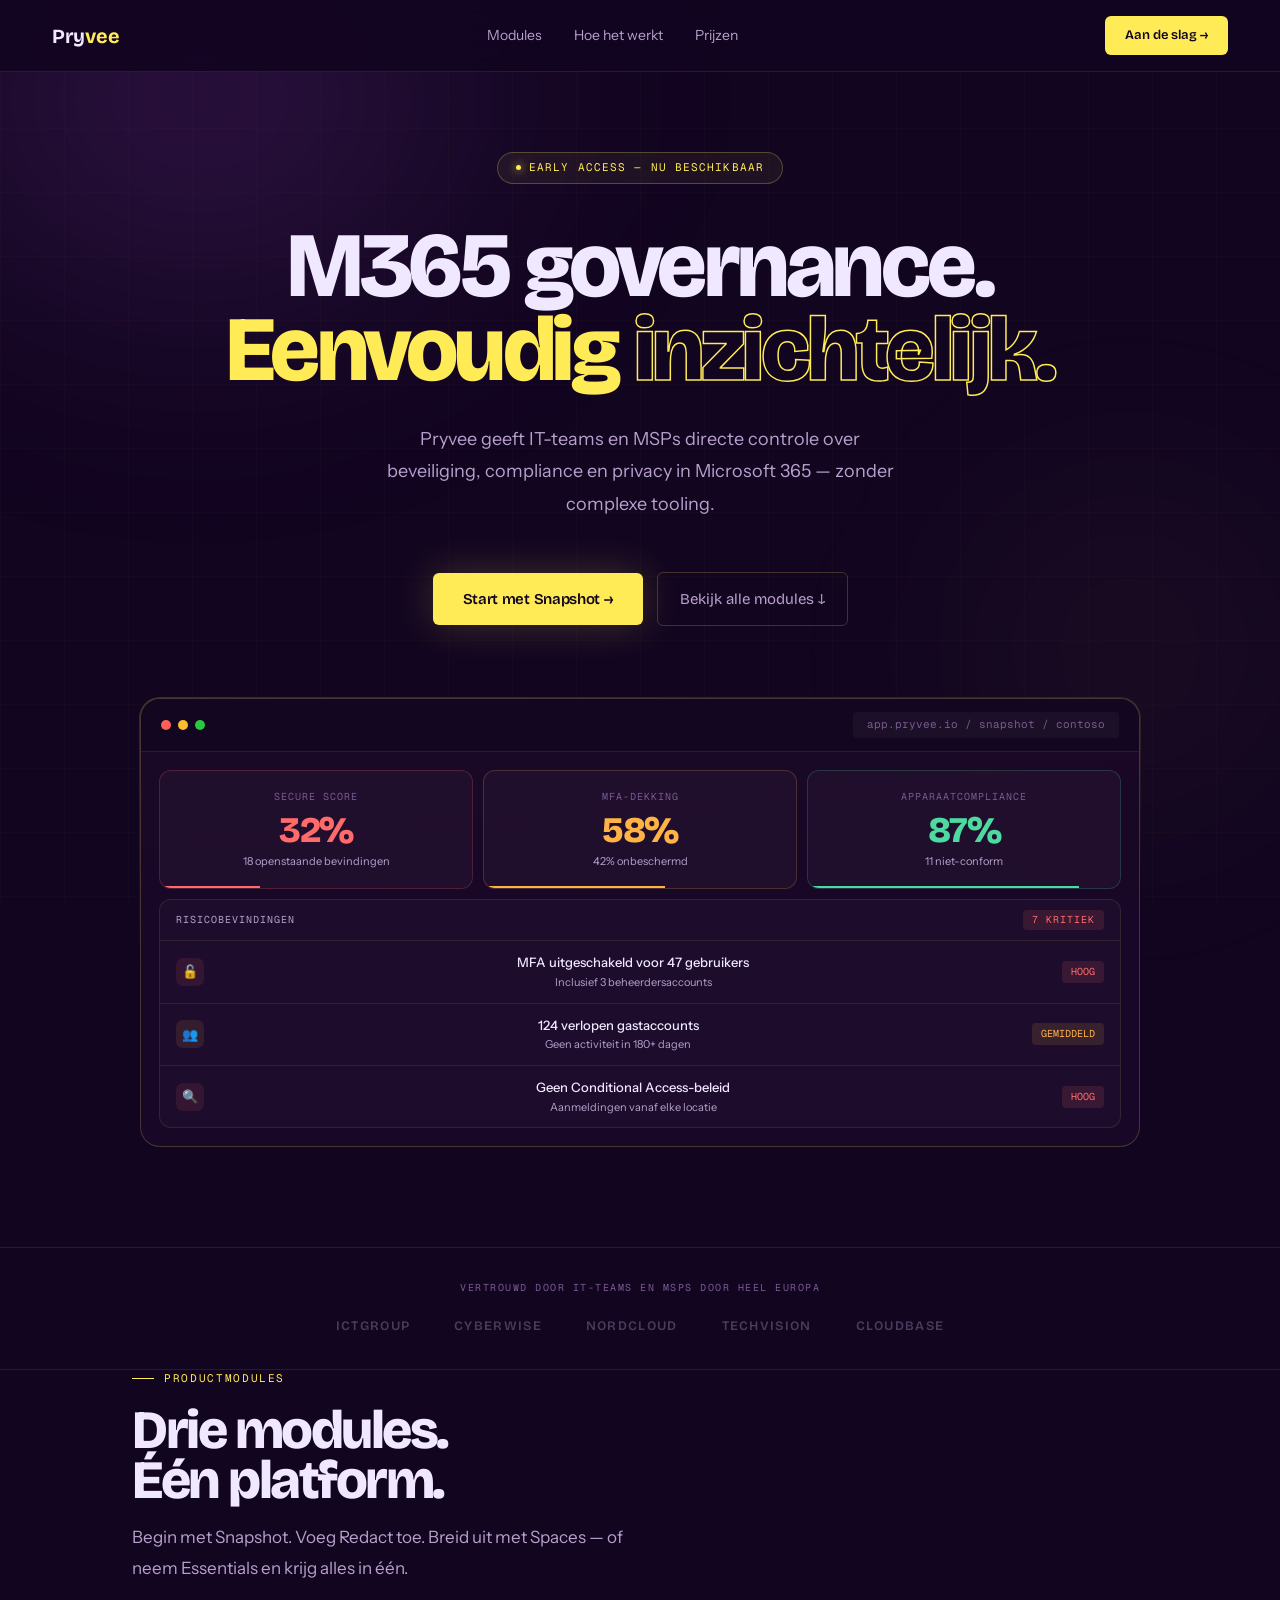
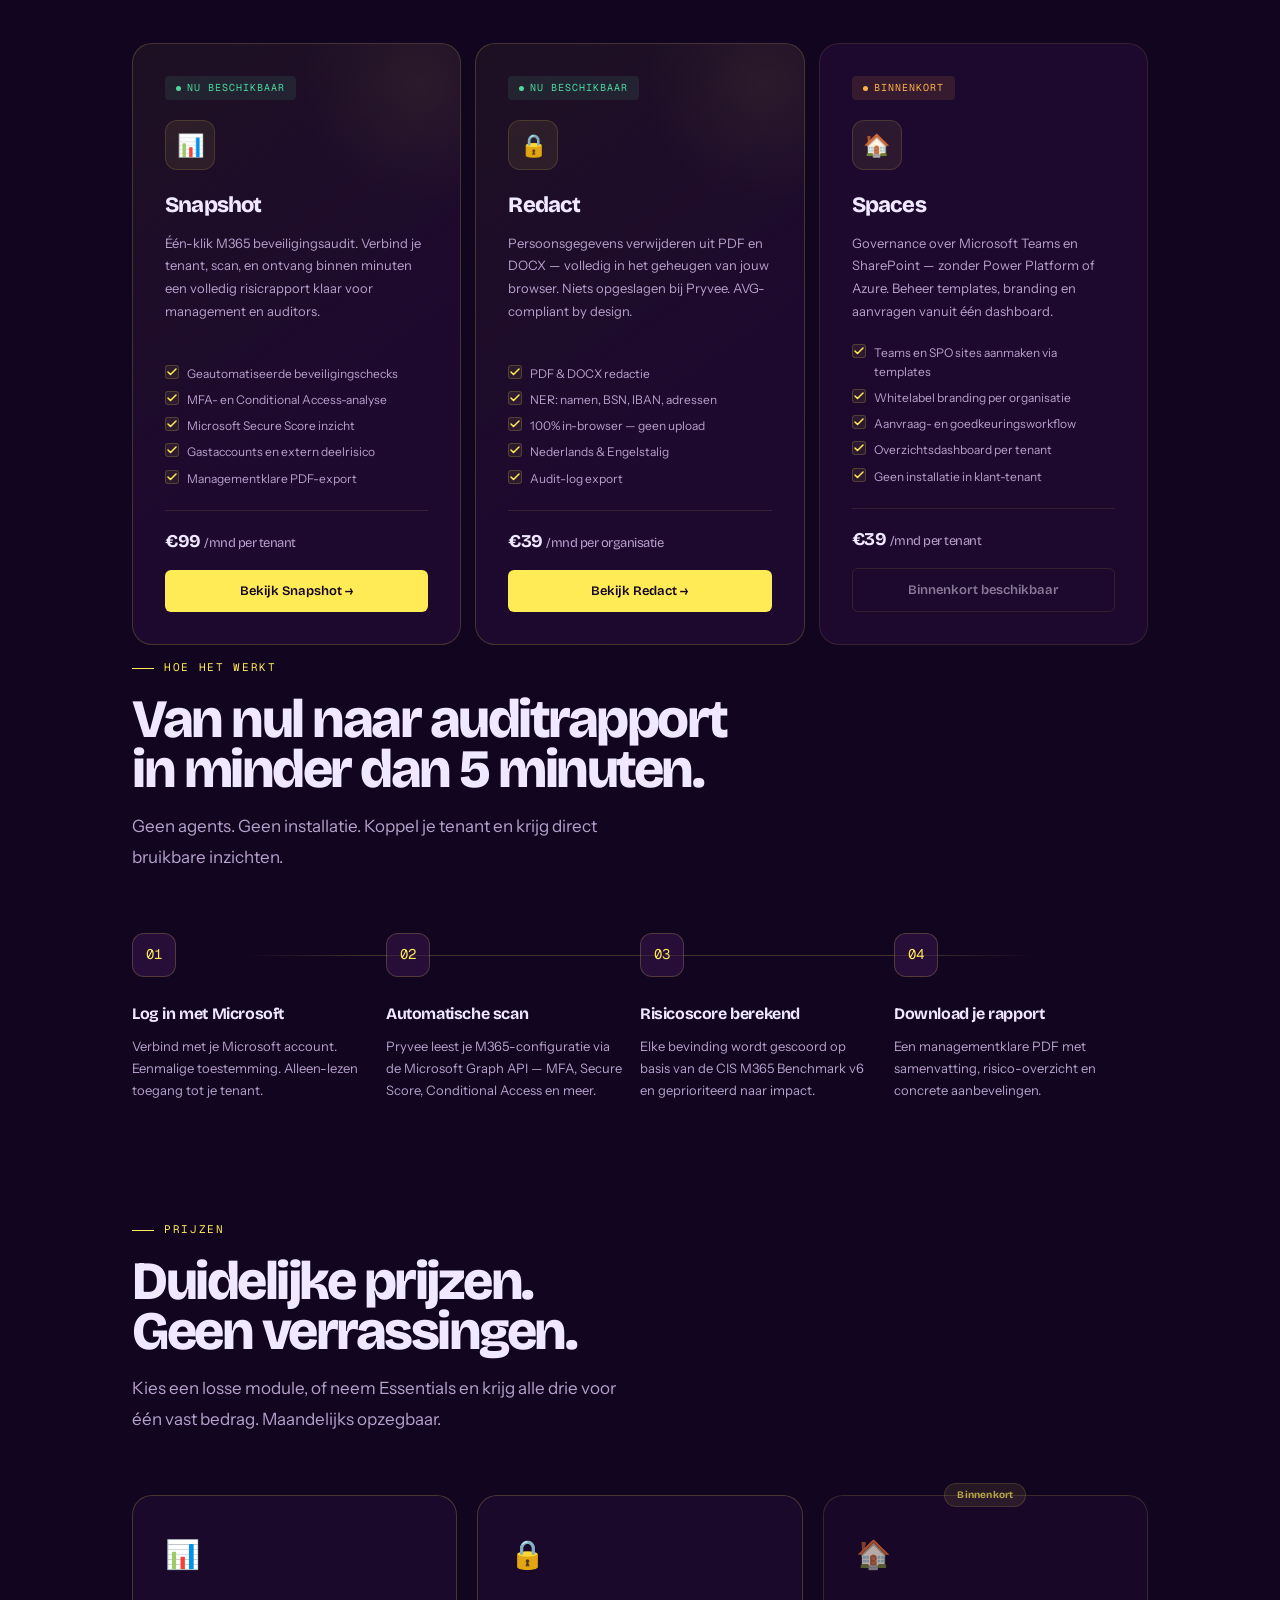
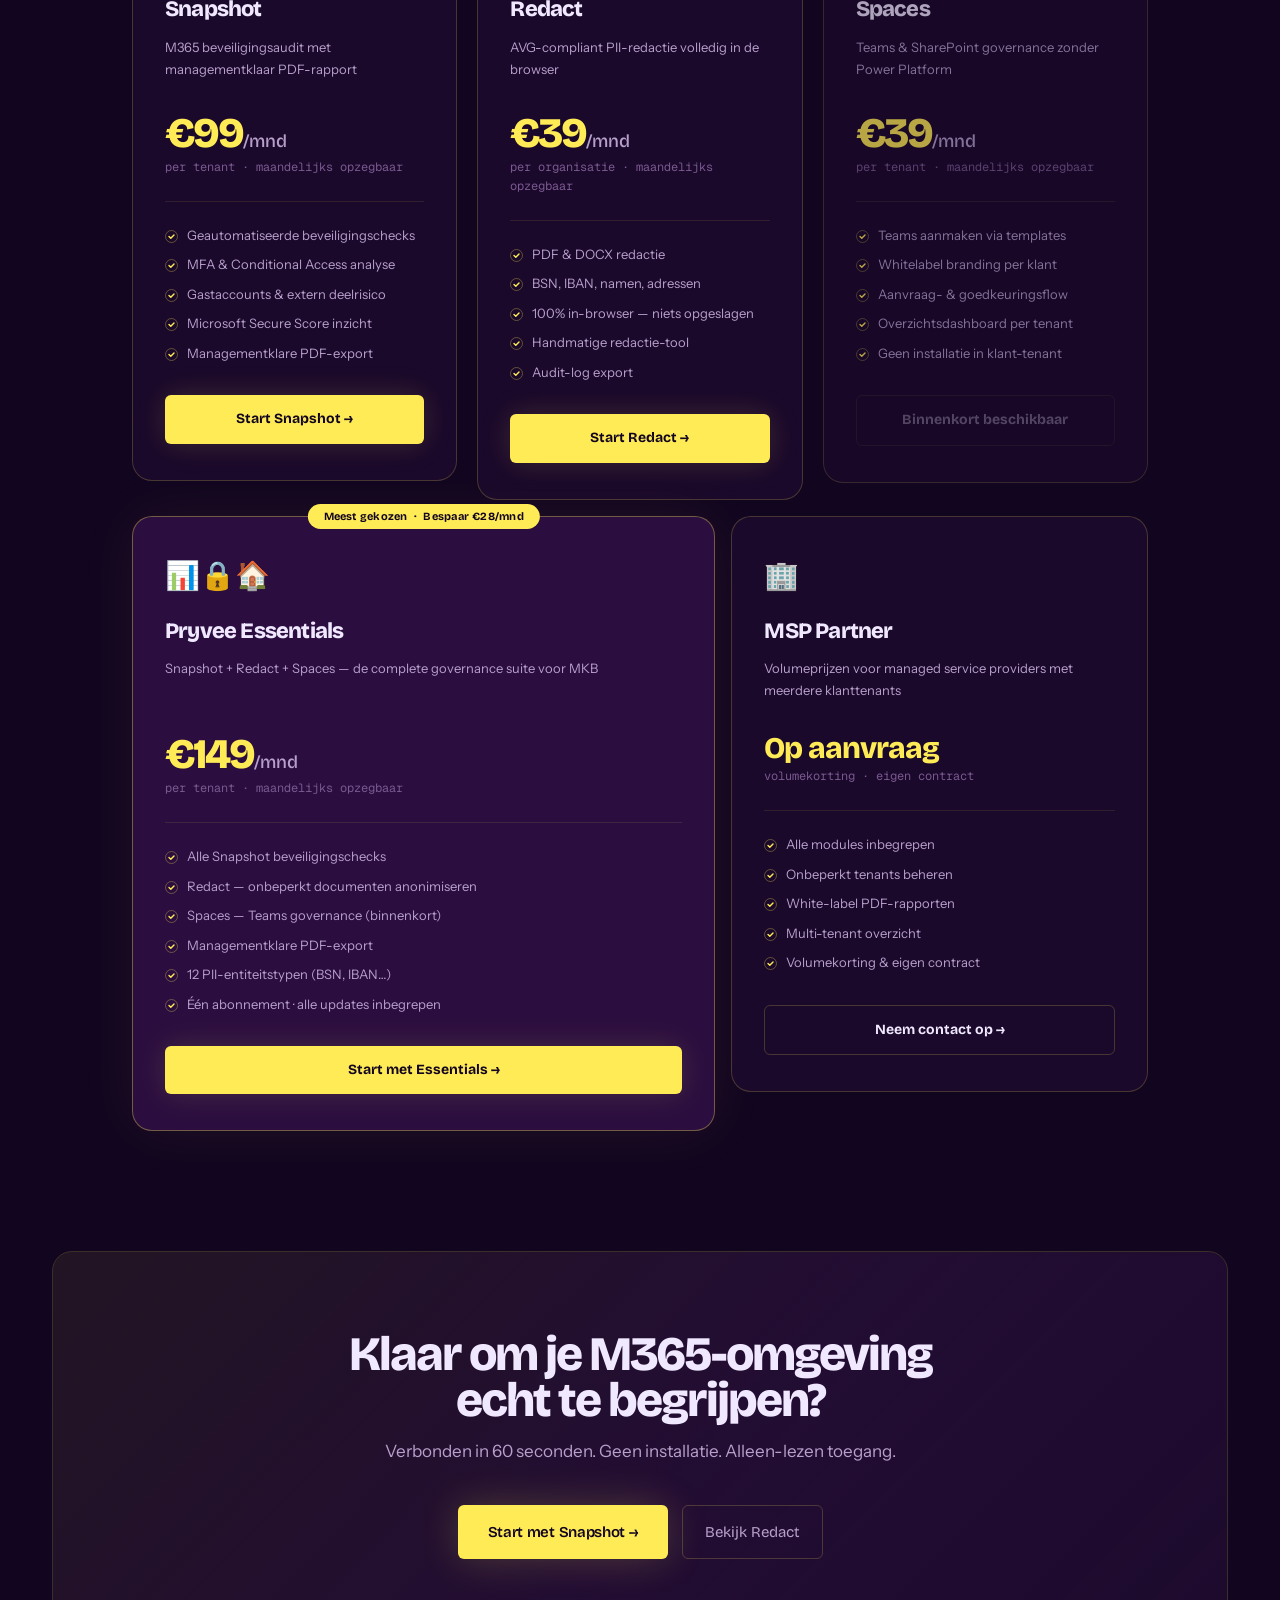
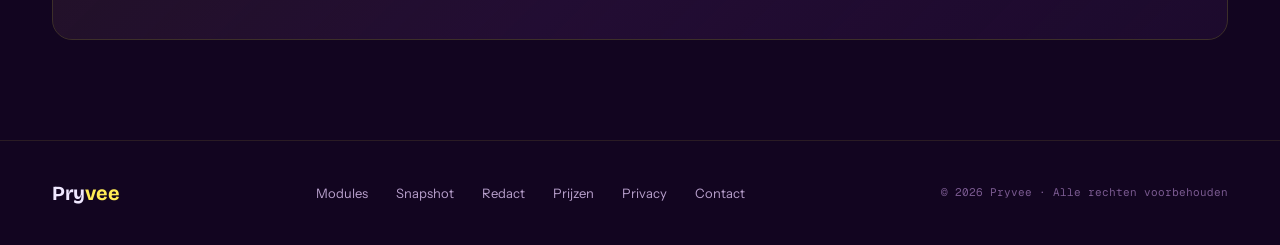
==== commit 989213e0: "Update index.html" ====
--- a/index.html
+++ b/index.html
@@ -369,17 +369,18 @@
 <section class="wrap reveal" id="pricing" aria-labelledby="price-h" style="padding-bottom:120px">
   <div class="tag">Prijzen</div>
   <h2 class="h2" id="price-h">Duidelijke prijzen.<br>Geen verrassingen.</h2>
-  <p class="lead">Kies een losse module of neem Essentials — alle drie samen voor één vast bedrag. Maandelijks opzegbaar, geen jaarcontract.</p>
-
-  <div class="new-price-grid" style="grid-template-columns:repeat(4,1fr)">
-
+  <p class="lead">Kies een losse module, of neem Essentials en krijg alle drie voor één vast bedrag. Maandelijks opzegbaar.</p>
+ 
+  <!-- Rij 1: drie losse modules -->
+  <div class="new-price-grid" style="margin-bottom:16px">
+ 
     <!-- Snapshot -->
     <div class="nplan">
       <div class="nplan-ico">&#128202;</div>
       <div class="nplan-name">Snapshot</div>
       <p class="nplan-desc">M365 beveiligingsaudit met managementklaar PDF-rapport</p>
       <div class="nplan-price">€99<span>/mnd</span></div>
-      <div class="nplan-per">per tenant · opzegbaar</div>
+      <div class="nplan-per">per tenant &middot; maandelijks opzegbaar</div>
       <div class="nplan-div"></div>
       <ul class="nplan-feats">
         <li>Geautomatiseerde beveiligingschecks</li>
@@ -390,14 +391,14 @@
       </ul>
       <a href="snapshot-tool.html" class="btn-plan fill">Start Snapshot &#8594;</a>
     </div>
-
+ 
     <!-- Redact -->
     <div class="nplan">
       <div class="nplan-ico">&#128274;</div>
       <div class="nplan-name">Redact</div>
       <p class="nplan-desc">AVG-compliant PII-redactie volledig in de browser</p>
       <div class="nplan-price">€39<span>/mnd</span></div>
-      <div class="nplan-per">per organisatie · opzegbaar</div>
+      <div class="nplan-per">per organisatie &middot; maandelijks opzegbaar</div>
       <div class="nplan-div"></div>
       <ul class="nplan-feats">
         <li>PDF &amp; DOCX redactie</li>
@@ -408,15 +409,15 @@
       </ul>
       <a href="redact-tool.html" class="btn-plan fill">Start Redact &#8594;</a>
     </div>
-
-    <!-- Spaces — binnenkort -->
-    <div class="nplan" style="opacity:.75">
-      <div class="nplan-badge" style="background:rgba(255,235,85,.15);color:var(--gold);border:1px solid rgba(255,235,85,.25)">Binnenkort</div>
+ 
+    <!-- Spaces -->
+    <div class="nplan" style="opacity:.7">
+      <div class="nplan-badge" style="background:rgba(255,235,85,.12);color:var(--gold);border:1px solid rgba(255,235,85,.2);font-size:10px;padding:3px 12px">Binnenkort</div>
       <div class="nplan-ico">&#127968;</div>
       <div class="nplan-name">Spaces</div>
       <p class="nplan-desc">Teams &amp; SharePoint governance zonder Power Platform</p>
       <div class="nplan-price">€39<span>/mnd</span></div>
-      <div class="nplan-per">per tenant · opzegbaar</div>
+      <div class="nplan-per">per tenant &middot; maandelijks opzegbaar</div>
       <div class="nplan-div"></div>
       <ul class="nplan-feats">
         <li>Teams aanmaken via templates</li>
@@ -425,49 +426,53 @@
         <li>Overzichtsdashboard per tenant</li>
         <li>Geen installatie in klant-tenant</li>
       </ul>
-      <div class="btn-plan out" style="opacity:.4;cursor:default;pointer-events:none;text-align:center">Binnenkort beschikbaar</div>
-    </div>
-
-    <!-- Essentials — highlighted -->
+      <div class="btn-plan out" style="opacity:.4;cursor:default;pointer-events:none;justify-content:center">Binnenkort beschikbaar</div>
+    </div>
+ 
+  </div>
+ 
+  <!-- Rij 2: Essentials + MSP -->
+  <div style="display:grid;grid-template-columns:1.4fr 1fr;gap:16px;align-items:start">
+ 
+    <!-- Essentials highlighted -->
     <div class="nplan hi">
-      <div class="nplan-badge">Meest gekozen · Bespaar €28/mnd</div>
+      <div class="nplan-badge">Meest gekozen &nbsp;·&nbsp; Bespaar €28/mnd</div>
       <div class="nplan-ico">&#128202;&#128274;&#127968;</div>
-      <div class="nplan-name">Essentials</div>
-      <p class="nplan-desc">Snapshot + Redact + Spaces — de complete suite voor MKB</p>
+      <div class="nplan-name">Pryvee Essentials</div>
+      <p class="nplan-desc">Snapshot + Redact + Spaces — de complete governance suite voor MKB</p>
       <div class="nplan-price">€149<span>/mnd</span></div>
-      <div class="nplan-per">per tenant · opzegbaar</div>
+      <div class="nplan-per">per tenant &middot; maandelijks opzegbaar</div>
       <div class="nplan-div"></div>
       <ul class="nplan-feats">
         <li>Alle Snapshot beveiligingschecks</li>
-        <li>Redact — onbeperkt documenten</li>
+        <li>Redact — onbeperkt documenten anonimiseren</li>
         <li>Spaces — Teams governance (binnenkort)</li>
         <li>Managementklare PDF-export</li>
         <li>12 PII-entiteitstypen (BSN, IBAN…)</li>
-        <li>Één abonnement · alle updates inbegrepen</li>
+        <li>Één abonnement &middot; alle updates inbegrepen</li>
       </ul>
       <a href="snapshot-tool.html" class="btn-plan fill">Start met Essentials &#8594;</a>
     </div>
-
-  </div>
-
-  <!-- MSP — los eronder, volle breedte -->
-  <div class="nplan" style="margin-top:16px;max-width:480px">
-    <div class="nplan-ico">&#127970;</div>
-    <div class="nplan-name">MSP Partner</div>
-    <p class="nplan-desc">Volumeprijzen voor managed service providers met meerdere klanttenants</p>
-    <div class="nplan-price" style="font-size:32px;letter-spacing:-1px">Op aanvraag</div>
-    <div class="nplan-per">volumekorting · eigen contract</div>
-    <div class="nplan-div"></div>
-    <ul class="nplan-feats">
-      <li>Alle modules inbegrepen</li>
-      <li>Onbeperkt tenants beheren</li>
-      <li>White-label PDF-rapporten</li>
-      <li>Multi-tenant overzicht</li>
-      <li>Volumekorting &amp; eigen contractvorm</li>
-    </ul>
-    <a href="mailto:info@pryveegovernance.com" class="btn-plan out">Neem contact op &#8594;</a>
-  </div>
-
+ 
+    <!-- MSP -->
+    <div class="nplan">
+      <div class="nplan-ico">&#127970;</div>
+      <div class="nplan-name">MSP Partner</div>
+      <p class="nplan-desc">Volumeprijzen voor managed service providers met meerdere klanttenants</p>
+      <div class="nplan-price" style="font-size:30px;letter-spacing:-1px">Op aanvraag</div>
+      <div class="nplan-per">volumekorting &middot; eigen contract</div>
+      <div class="nplan-div"></div>
+      <ul class="nplan-feats">
+        <li>Alle modules inbegrepen</li>
+        <li>Onbeperkt tenants beheren</li>
+        <li>White-label PDF-rapporten</li>
+        <li>Multi-tenant overzicht</li>
+        <li>Volumekorting &amp; eigen contract</li>
+      </ul>
+      <a href="mailto:info@pryveegovernance.com" class="btn-plan out">Neem contact op &#8594;</a>
+    </div>
+ 
+  </div>
 </section>
   
 <!-- CTA -->
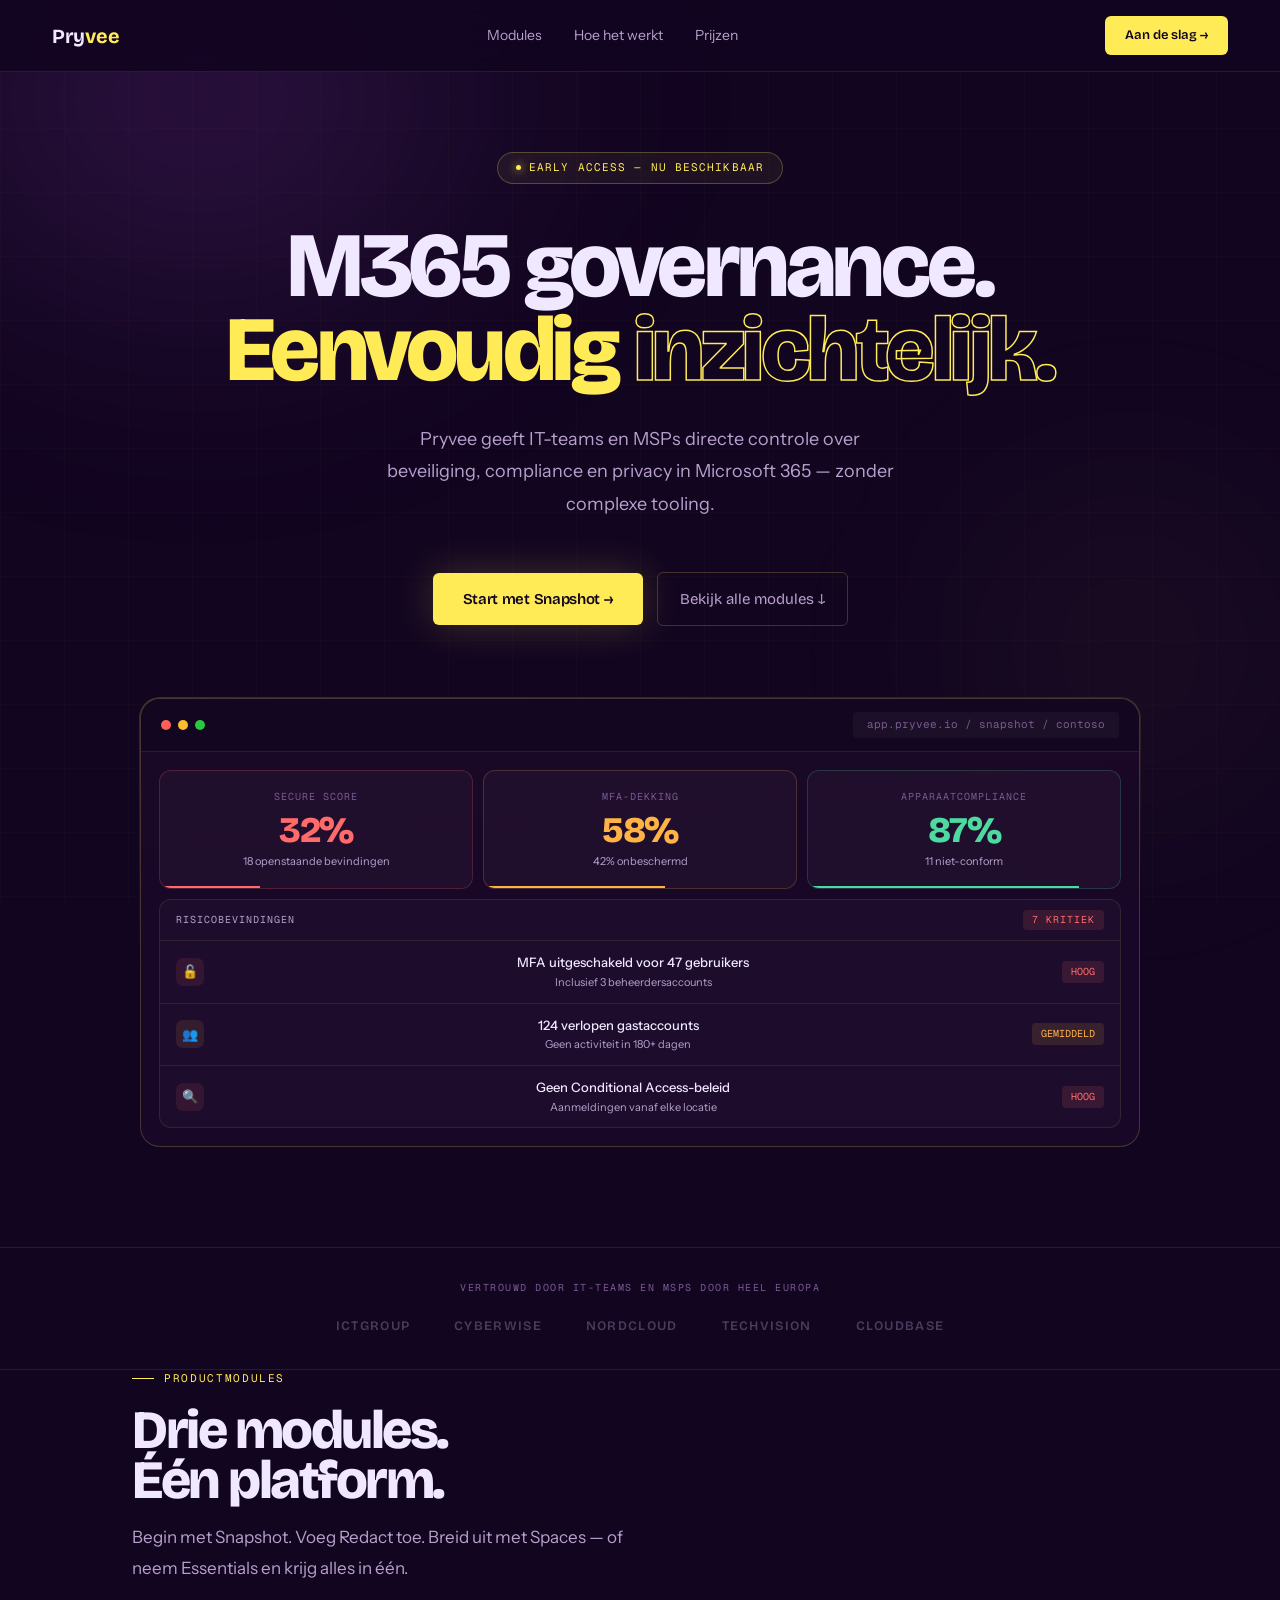
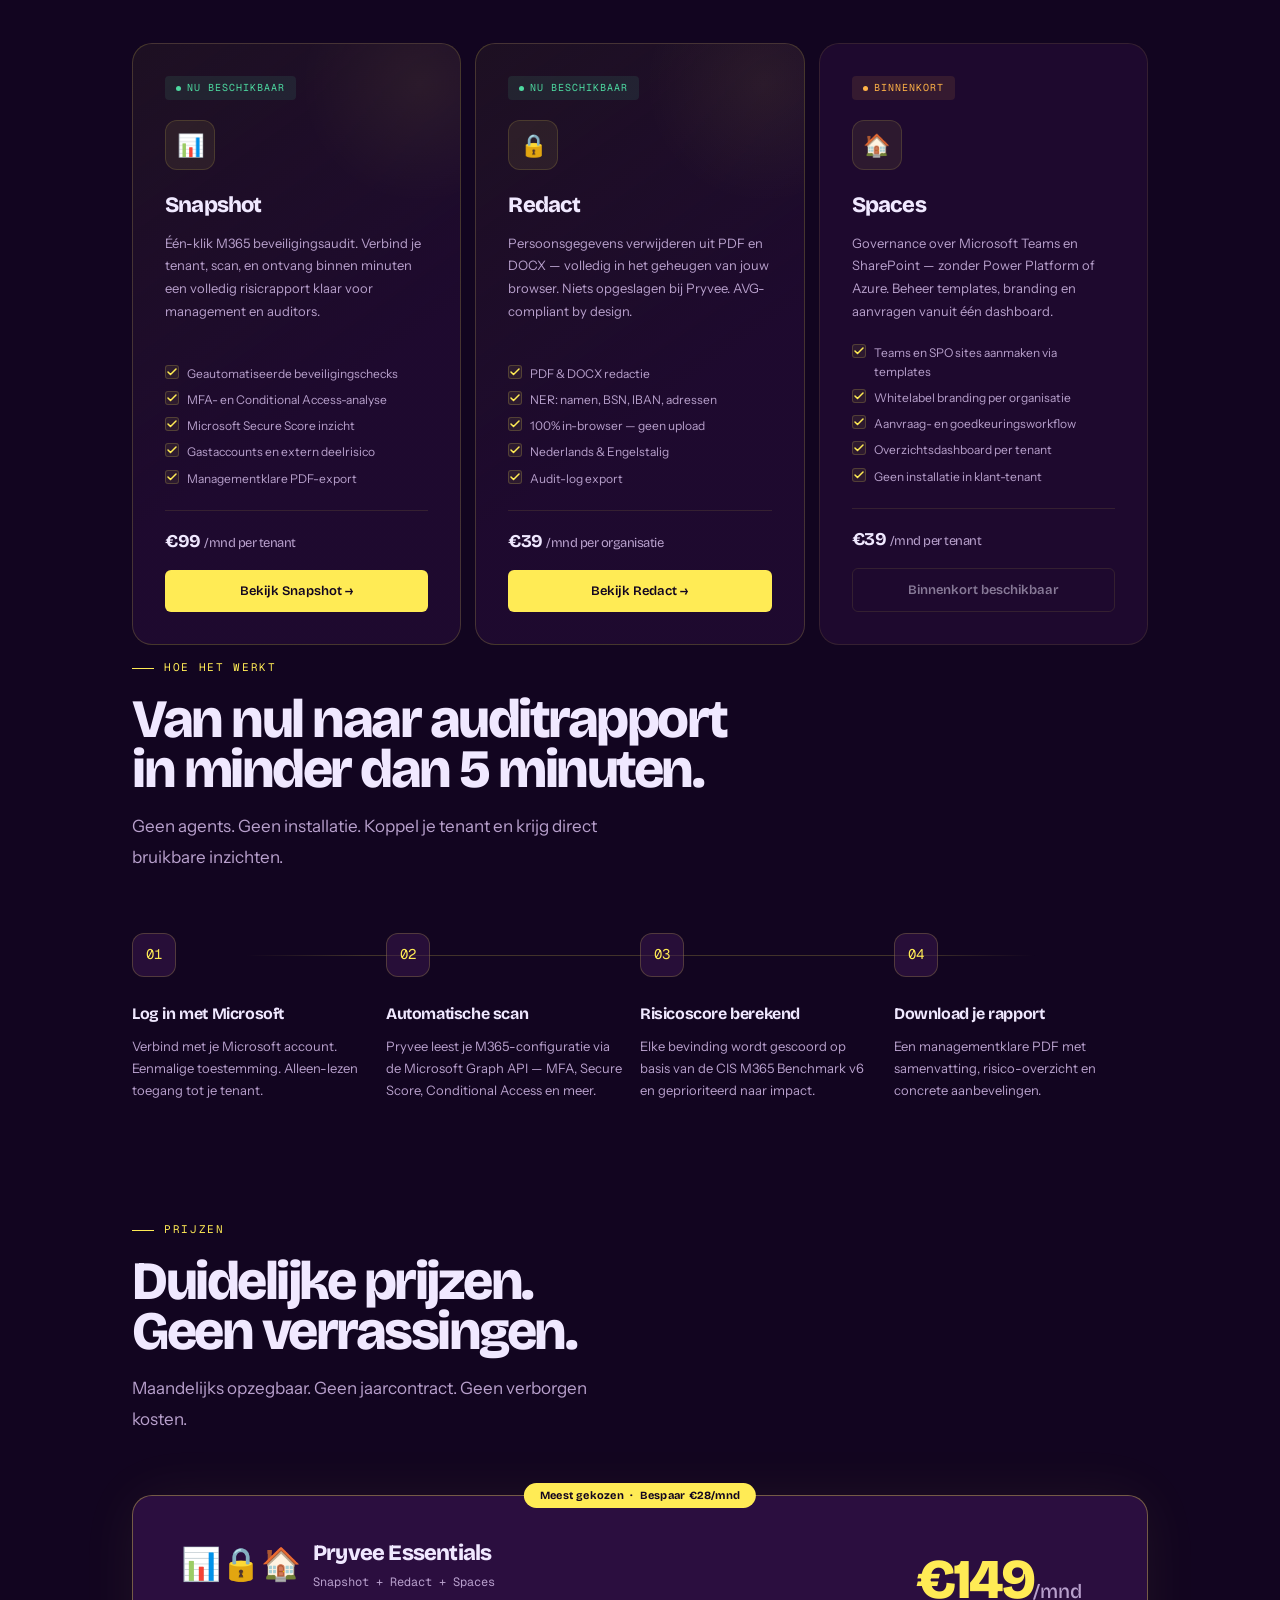
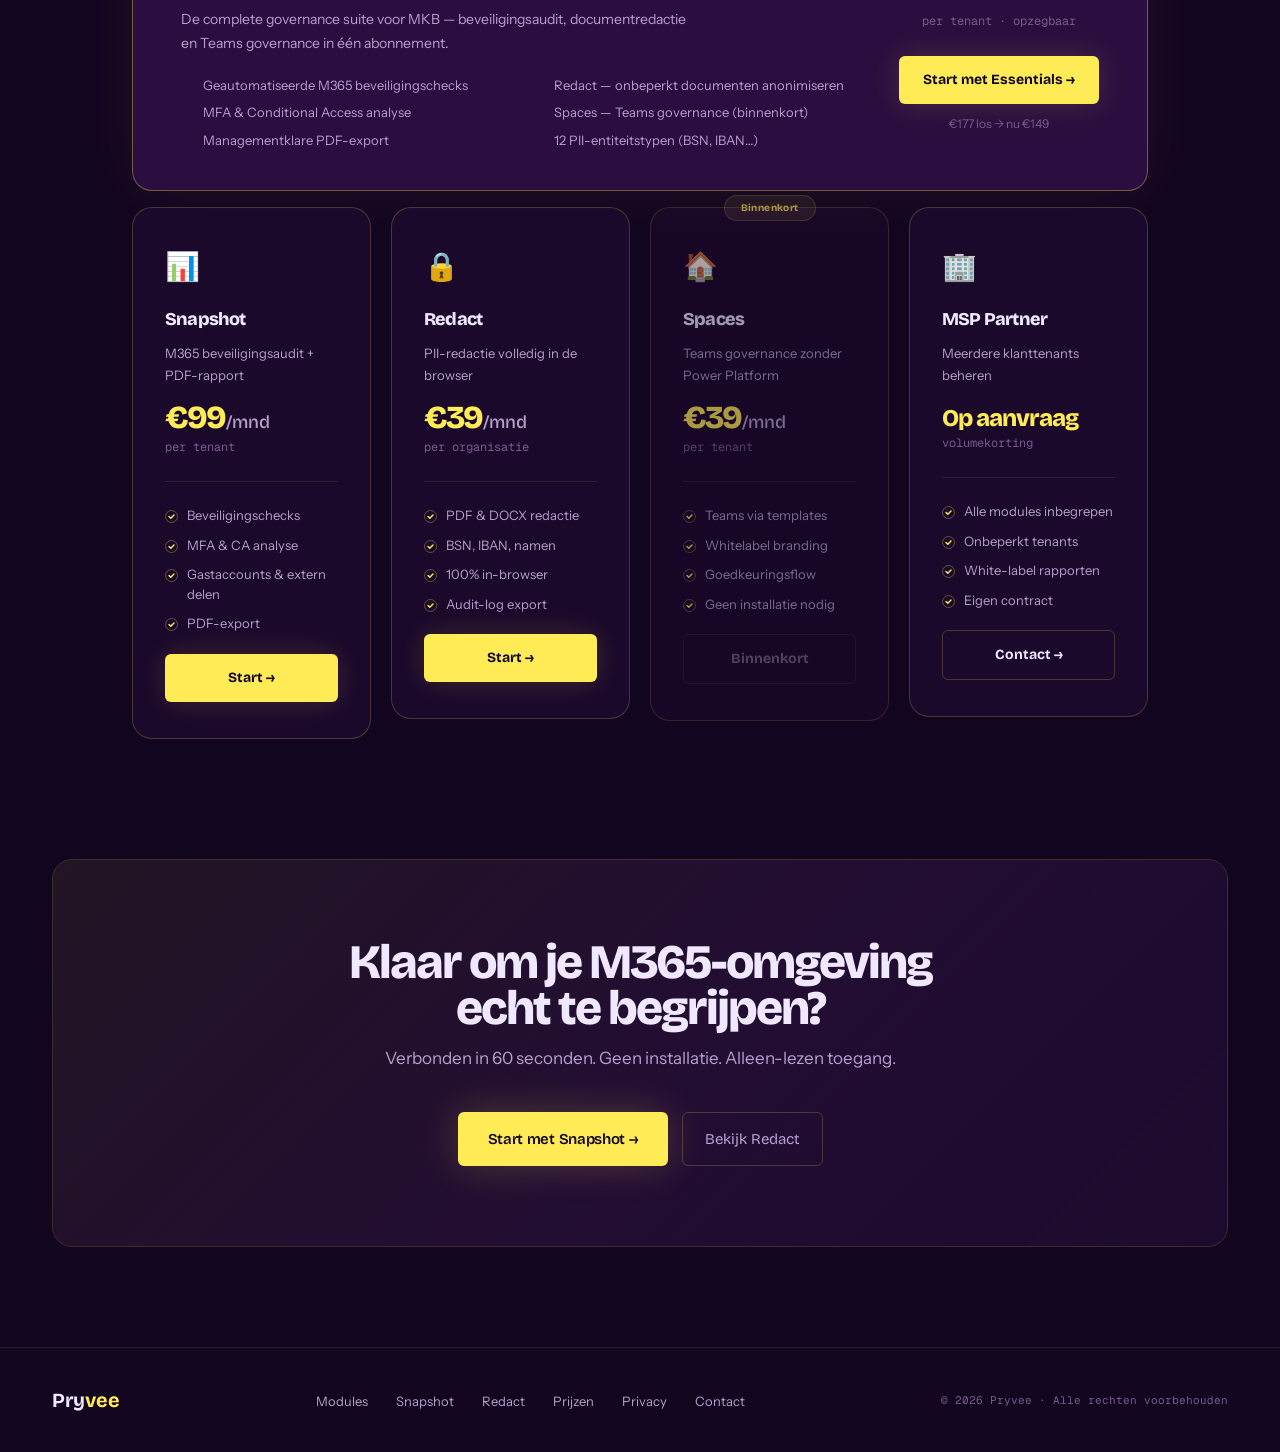
==== commit 5c5c6c48: "Update index.html" ====
--- a/index.html
+++ b/index.html
@@ -369,110 +369,120 @@
 <section class="wrap reveal" id="pricing" aria-labelledby="price-h" style="padding-bottom:120px">
   <div class="tag">Prijzen</div>
   <h2 class="h2" id="price-h">Duidelijke prijzen.<br>Geen verrassingen.</h2>
-  <p class="lead">Kies een losse module, of neem Essentials en krijg alle drie voor één vast bedrag. Maandelijks opzegbaar.</p>
- 
-  <!-- Rij 1: drie losse modules -->
-  <div class="new-price-grid" style="margin-bottom:16px">
- 
+  <p class="lead">Maandelijks opzegbaar. Geen jaarcontract. Geen verborgen kosten.</p>
+
+  <!-- Essentials — hero kaart bovenaan, horizontaal -->
+  <div class="nplan hi" style="margin-bottom:16px;padding:40px 48px">
+    <div class="nplan-badge">Meest gekozen &nbsp;·&nbsp; Bespaar €28/mnd</div>
+    <div style="display:grid;grid-template-columns:1fr auto;gap:48px;align-items:center">
+
+      <!-- Links: info -->
+      <div>
+        <div style="display:flex;align-items:center;gap:12px;margin-bottom:16px">
+          <span style="font-size:32px">&#128202;&#128274;&#127968;</span>
+          <div>
+            <div class="nplan-name" style="margin-bottom:2px">Pryvee Essentials</div>
+            <div style="font-size:12px;color:var(--muted);font-family:'Geist Mono',monospace">Snapshot + Redact + Spaces</div>
+          </div>
+        </div>
+        <p style="font-size:14px;color:var(--muted);line-height:1.7;margin-bottom:20px;max-width:520px">De complete governance suite voor MKB — beveiligingsaudit, documentredactie en Teams governance in één abonnement.</p>
+        <ul style="list-style:none;display:grid;grid-template-columns:1fr 1fr;gap:8px 32px">
+          <li class="nplan-feats" style="margin:0;padding:0;display:contents">
+            <li style="font-size:13px;color:var(--muted);padding-left:22px;position:relative;line-height:1.5">Geautomatiseerde M365 beveiligingschecks</li>
+            <li style="font-size:13px;color:var(--muted);padding-left:22px;position:relative;line-height:1.5">Redact — onbeperkt documenten anonimiseren</li>
+            <li style="font-size:13px;color:var(--muted);padding-left:22px;position:relative;line-height:1.5">MFA &amp; Conditional Access analyse</li>
+            <li style="font-size:13px;color:var(--muted);padding-left:22px;position:relative;line-height:1.5">Spaces — Teams governance (binnenkort)</li>
+            <li style="font-size:13px;color:var(--muted);padding-left:22px;position:relative;line-height:1.5">Managementklare PDF-export</li>
+            <li style="font-size:13px;color:var(--muted);padding-left:22px;position:relative;line-height:1.5">12 PII-entiteitstypen (BSN, IBAN…)</li>
+          </li>
+        </ul>
+      </div>
+
+      <!-- Rechts: prijs + knop -->
+      <div style="text-align:center;min-width:200px">
+        <div class="nplan-price" style="font-size:56px;letter-spacing:-3px">€149<span style="font-size:20px">/mnd</span></div>
+        <div class="nplan-per" style="margin-bottom:24px">per tenant &middot; opzegbaar</div>
+        <a href="snapshot-tool.html" class="btn-plan fill" style="white-space:nowrap">Start met Essentials &#8594;</a>
+        <div style="margin-top:10px;font-size:12px;color:var(--muted2)">€177 los &rarr; nu €149</div>
+      </div>
+
+    </div>
+  </div>
+
+  <!-- Losse modules + MSP — vier kaarten compact -->
+  <div class="new-price-grid" style="grid-template-columns:repeat(4,1fr);align-items:start">
+
     <!-- Snapshot -->
     <div class="nplan">
       <div class="nplan-ico">&#128202;</div>
-      <div class="nplan-name">Snapshot</div>
-      <p class="nplan-desc">M365 beveiligingsaudit met managementklaar PDF-rapport</p>
-      <div class="nplan-price">€99<span>/mnd</span></div>
-      <div class="nplan-per">per tenant &middot; maandelijks opzegbaar</div>
+      <div class="nplan-name" style="font-size:18px">Snapshot</div>
+      <p class="nplan-desc" style="min-height:auto;margin-bottom:16px">M365 beveiligingsaudit + PDF-rapport</p>
+      <div class="nplan-price" style="font-size:32px;letter-spacing:-1.5px">€99<span>/mnd</span></div>
+      <div class="nplan-per" style="margin-bottom:0">per tenant</div>
       <div class="nplan-div"></div>
-      <ul class="nplan-feats">
-        <li>Geautomatiseerde beveiligingschecks</li>
-        <li>MFA &amp; Conditional Access analyse</li>
-        <li>Gastaccounts &amp; extern deelrisico</li>
-        <li>Microsoft Secure Score inzicht</li>
-        <li>Managementklare PDF-export</li>
-      </ul>
-      <a href="snapshot-tool.html" class="btn-plan fill">Start Snapshot &#8594;</a>
-    </div>
- 
+      <ul class="nplan-feats" style="margin-bottom:20px">
+        <li>Beveiligingschecks</li>
+        <li>MFA &amp; CA analyse</li>
+        <li>Gastaccounts &amp; extern delen</li>
+        <li>PDF-export</li>
+      </ul>
+      <a href="snapshot-tool.html" class="btn-plan fill">Start &#8594;</a>
+    </div>
+
     <!-- Redact -->
     <div class="nplan">
       <div class="nplan-ico">&#128274;</div>
-      <div class="nplan-name">Redact</div>
-      <p class="nplan-desc">AVG-compliant PII-redactie volledig in de browser</p>
-      <div class="nplan-price">€39<span>/mnd</span></div>
-      <div class="nplan-per">per organisatie &middot; maandelijks opzegbaar</div>
+      <div class="nplan-name" style="font-size:18px">Redact</div>
+      <p class="nplan-desc" style="min-height:auto;margin-bottom:16px">PII-redactie volledig in de browser</p>
+      <div class="nplan-price" style="font-size:32px;letter-spacing:-1.5px">€39<span>/mnd</span></div>
+      <div class="nplan-per" style="margin-bottom:0">per organisatie</div>
       <div class="nplan-div"></div>
-      <ul class="nplan-feats">
+      <ul class="nplan-feats" style="margin-bottom:20px">
         <li>PDF &amp; DOCX redactie</li>
-        <li>BSN, IBAN, namen, adressen</li>
-        <li>100% in-browser — niets opgeslagen</li>
-        <li>Handmatige redactie-tool</li>
+        <li>BSN, IBAN, namen</li>
+        <li>100% in-browser</li>
         <li>Audit-log export</li>
       </ul>
-      <a href="redact-tool.html" class="btn-plan fill">Start Redact &#8594;</a>
-    </div>
- 
+      <a href="redact-tool.html" class="btn-plan fill">Start &#8594;</a>
+    </div>
+
     <!-- Spaces -->
-    <div class="nplan" style="opacity:.7">
-      <div class="nplan-badge" style="background:rgba(255,235,85,.12);color:var(--gold);border:1px solid rgba(255,235,85,.2);font-size:10px;padding:3px 12px">Binnenkort</div>
+    <div class="nplan" style="opacity:.65">
+      <div class="nplan-badge" style="background:rgba(255,235,85,.1);color:var(--gold);border:1px solid rgba(255,235,85,.2);font-size:10px;letter-spacing:.04em">Binnenkort</div>
       <div class="nplan-ico">&#127968;</div>
-      <div class="nplan-name">Spaces</div>
-      <p class="nplan-desc">Teams &amp; SharePoint governance zonder Power Platform</p>
-      <div class="nplan-price">€39<span>/mnd</span></div>
-      <div class="nplan-per">per tenant &middot; maandelijks opzegbaar</div>
+      <div class="nplan-name" style="font-size:18px">Spaces</div>
+      <p class="nplan-desc" style="min-height:auto;margin-bottom:16px">Teams governance zonder Power Platform</p>
+      <div class="nplan-price" style="font-size:32px;letter-spacing:-1.5px">€39<span>/mnd</span></div>
+      <div class="nplan-per" style="margin-bottom:0">per tenant</div>
       <div class="nplan-div"></div>
-      <ul class="nplan-feats">
-        <li>Teams aanmaken via templates</li>
-        <li>Whitelabel branding per klant</li>
-        <li>Aanvraag- &amp; goedkeuringsflow</li>
-        <li>Overzichtsdashboard per tenant</li>
-        <li>Geen installatie in klant-tenant</li>
-      </ul>
-      <div class="btn-plan out" style="opacity:.4;cursor:default;pointer-events:none;justify-content:center">Binnenkort beschikbaar</div>
-    </div>
- 
-  </div>
- 
-  <!-- Rij 2: Essentials + MSP -->
-  <div style="display:grid;grid-template-columns:1.4fr 1fr;gap:16px;align-items:start">
- 
-    <!-- Essentials highlighted -->
-    <div class="nplan hi">
-      <div class="nplan-badge">Meest gekozen &nbsp;·&nbsp; Bespaar €28/mnd</div>
-      <div class="nplan-ico">&#128202;&#128274;&#127968;</div>
-      <div class="nplan-name">Pryvee Essentials</div>
-      <p class="nplan-desc">Snapshot + Redact + Spaces — de complete governance suite voor MKB</p>
-      <div class="nplan-price">€149<span>/mnd</span></div>
-      <div class="nplan-per">per tenant &middot; maandelijks opzegbaar</div>
-      <div class="nplan-div"></div>
-      <ul class="nplan-feats">
-        <li>Alle Snapshot beveiligingschecks</li>
-        <li>Redact — onbeperkt documenten anonimiseren</li>
-        <li>Spaces — Teams governance (binnenkort)</li>
-        <li>Managementklare PDF-export</li>
-        <li>12 PII-entiteitstypen (BSN, IBAN…)</li>
-        <li>Één abonnement &middot; alle updates inbegrepen</li>
-      </ul>
-      <a href="snapshot-tool.html" class="btn-plan fill">Start met Essentials &#8594;</a>
-    </div>
- 
+      <ul class="nplan-feats" style="margin-bottom:20px">
+        <li>Teams via templates</li>
+        <li>Whitelabel branding</li>
+        <li>Goedkeuringsflow</li>
+        <li>Geen installatie nodig</li>
+      </ul>
+      <div class="btn-plan out" style="opacity:.4;cursor:default;pointer-events:none">Binnenkort</div>
+    </div>
+
     <!-- MSP -->
     <div class="nplan">
       <div class="nplan-ico">&#127970;</div>
-      <div class="nplan-name">MSP Partner</div>
-      <p class="nplan-desc">Volumeprijzen voor managed service providers met meerdere klanttenants</p>
-      <div class="nplan-price" style="font-size:30px;letter-spacing:-1px">Op aanvraag</div>
-      <div class="nplan-per">volumekorting &middot; eigen contract</div>
+      <div class="nplan-name" style="font-size:18px">MSP Partner</div>
+      <p class="nplan-desc" style="min-height:auto;margin-bottom:16px">Meerdere klanttenants beheren</p>
+      <div class="nplan-price" style="font-size:24px;letter-spacing:-1px;margin-top:4px">Op aanvraag</div>
+      <div class="nplan-per" style="margin-bottom:0">volumekorting</div>
       <div class="nplan-div"></div>
-      <ul class="nplan-feats">
+      <ul class="nplan-feats" style="margin-bottom:20px">
         <li>Alle modules inbegrepen</li>
-        <li>Onbeperkt tenants beheren</li>
-        <li>White-label PDF-rapporten</li>
-        <li>Multi-tenant overzicht</li>
-        <li>Volumekorting &amp; eigen contract</li>
-      </ul>
-      <a href="mailto:info@pryveegovernance.com" class="btn-plan out">Neem contact op &#8594;</a>
-    </div>
- 
-  </div>
+        <li>Onbeperkt tenants</li>
+        <li>White-label rapporten</li>
+        <li>Eigen contract</li>
+      </ul>
+      <a href="mailto:info@pryveegovernance.com" class="btn-plan out">Contact &#8594;</a>
+    </div>
+
+  </div>
+
 </section>
   
 <!-- CTA -->
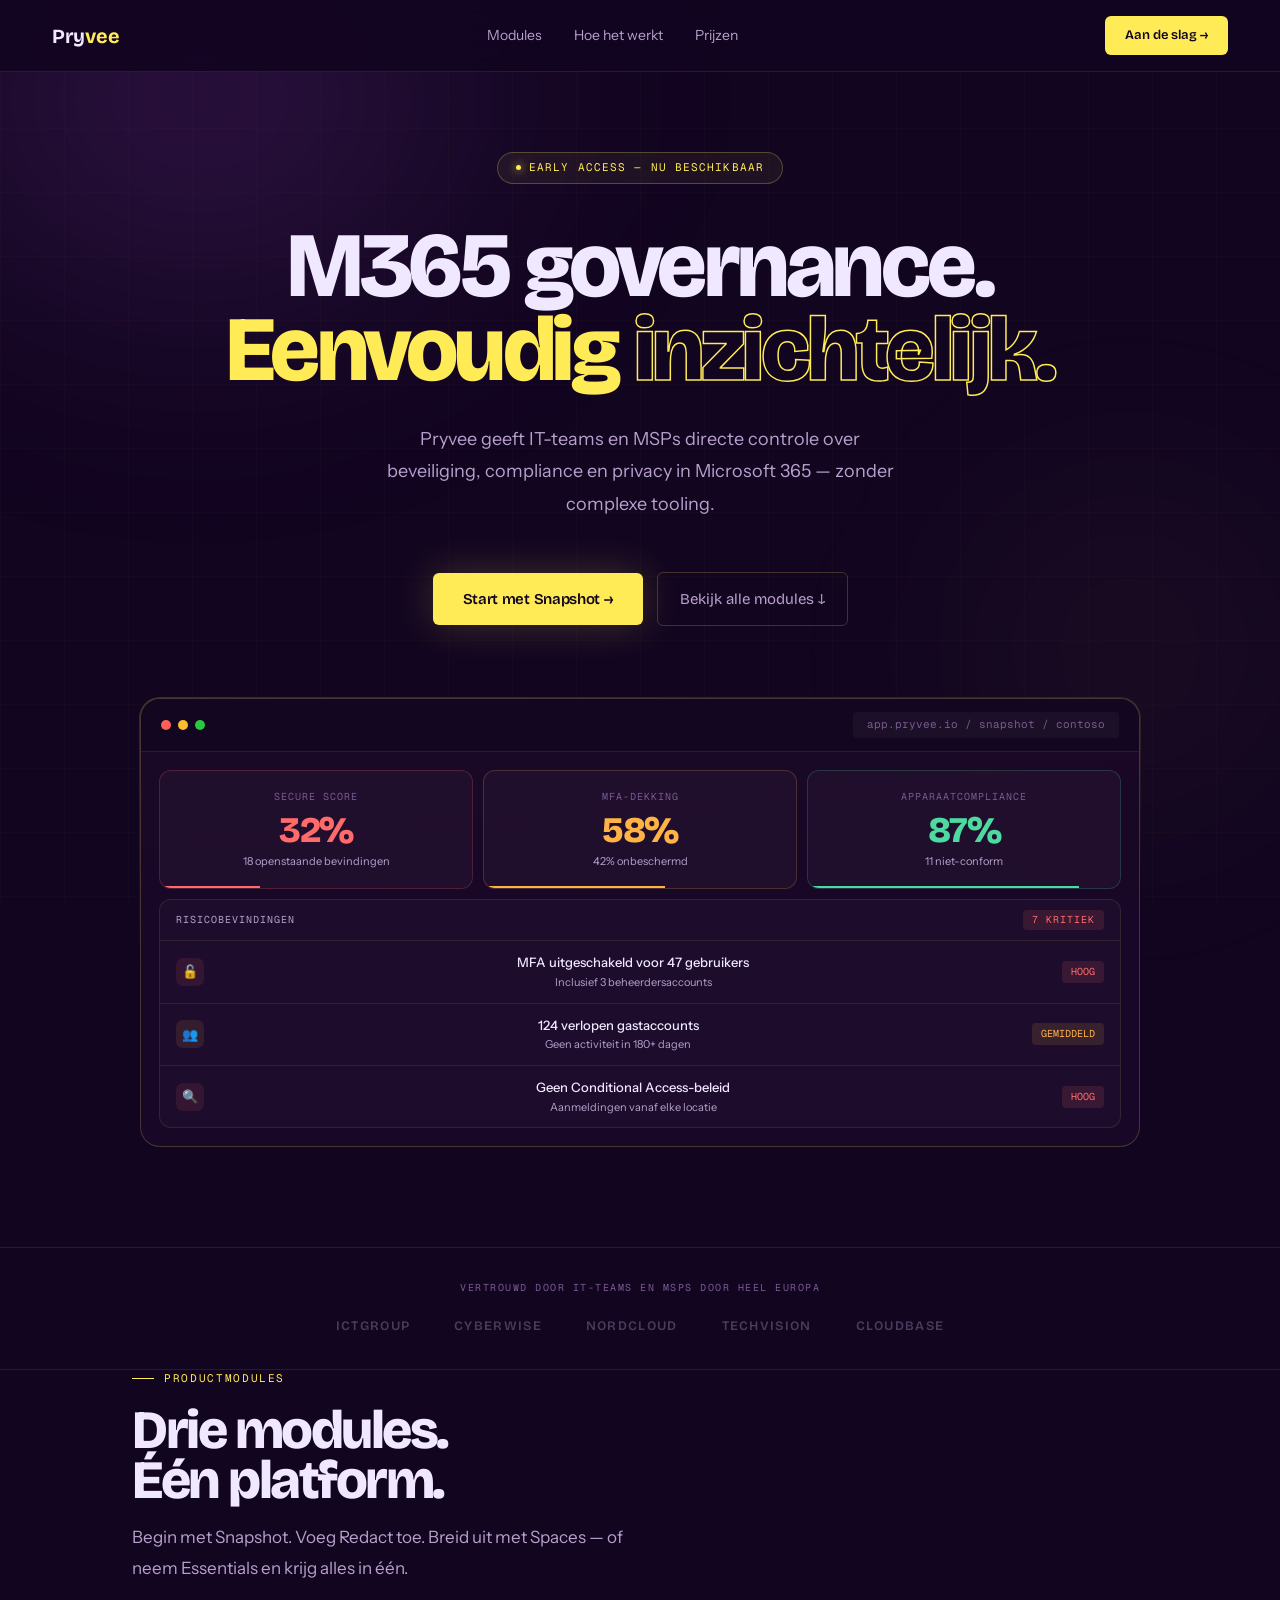
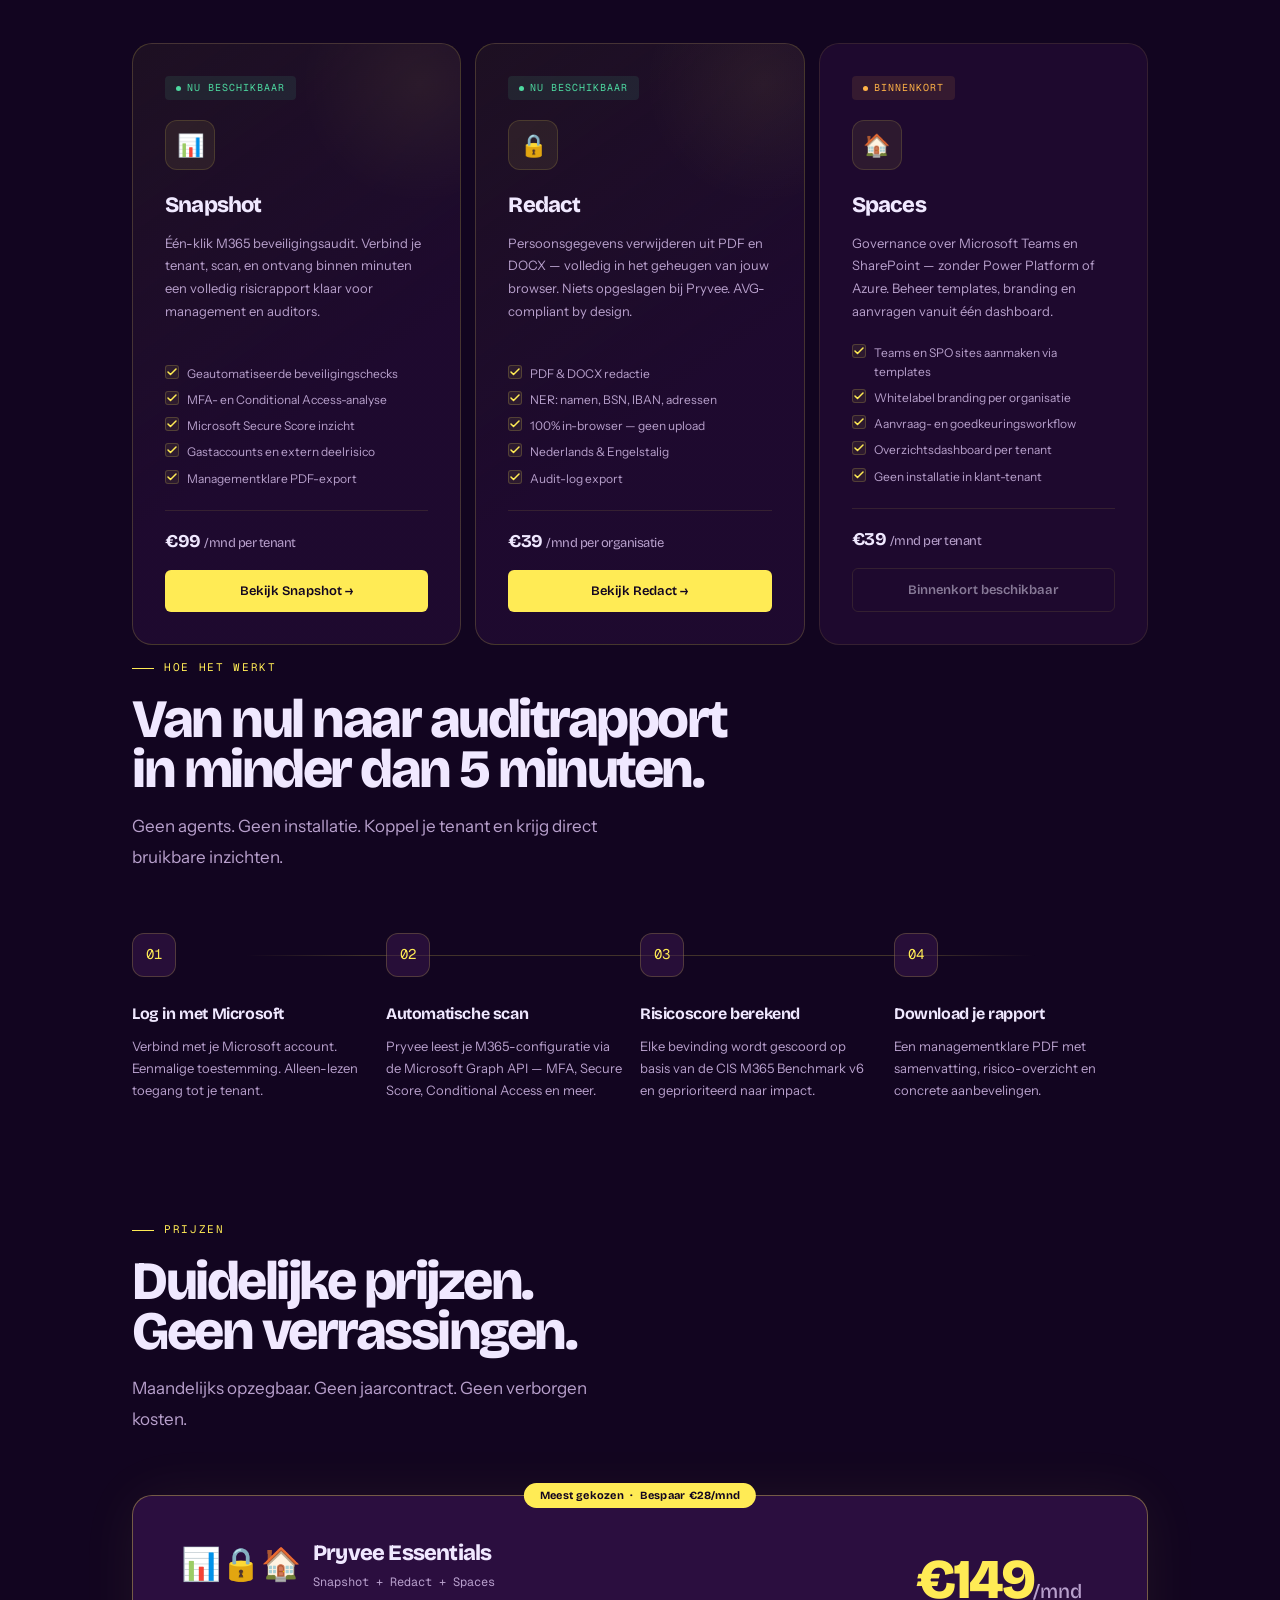
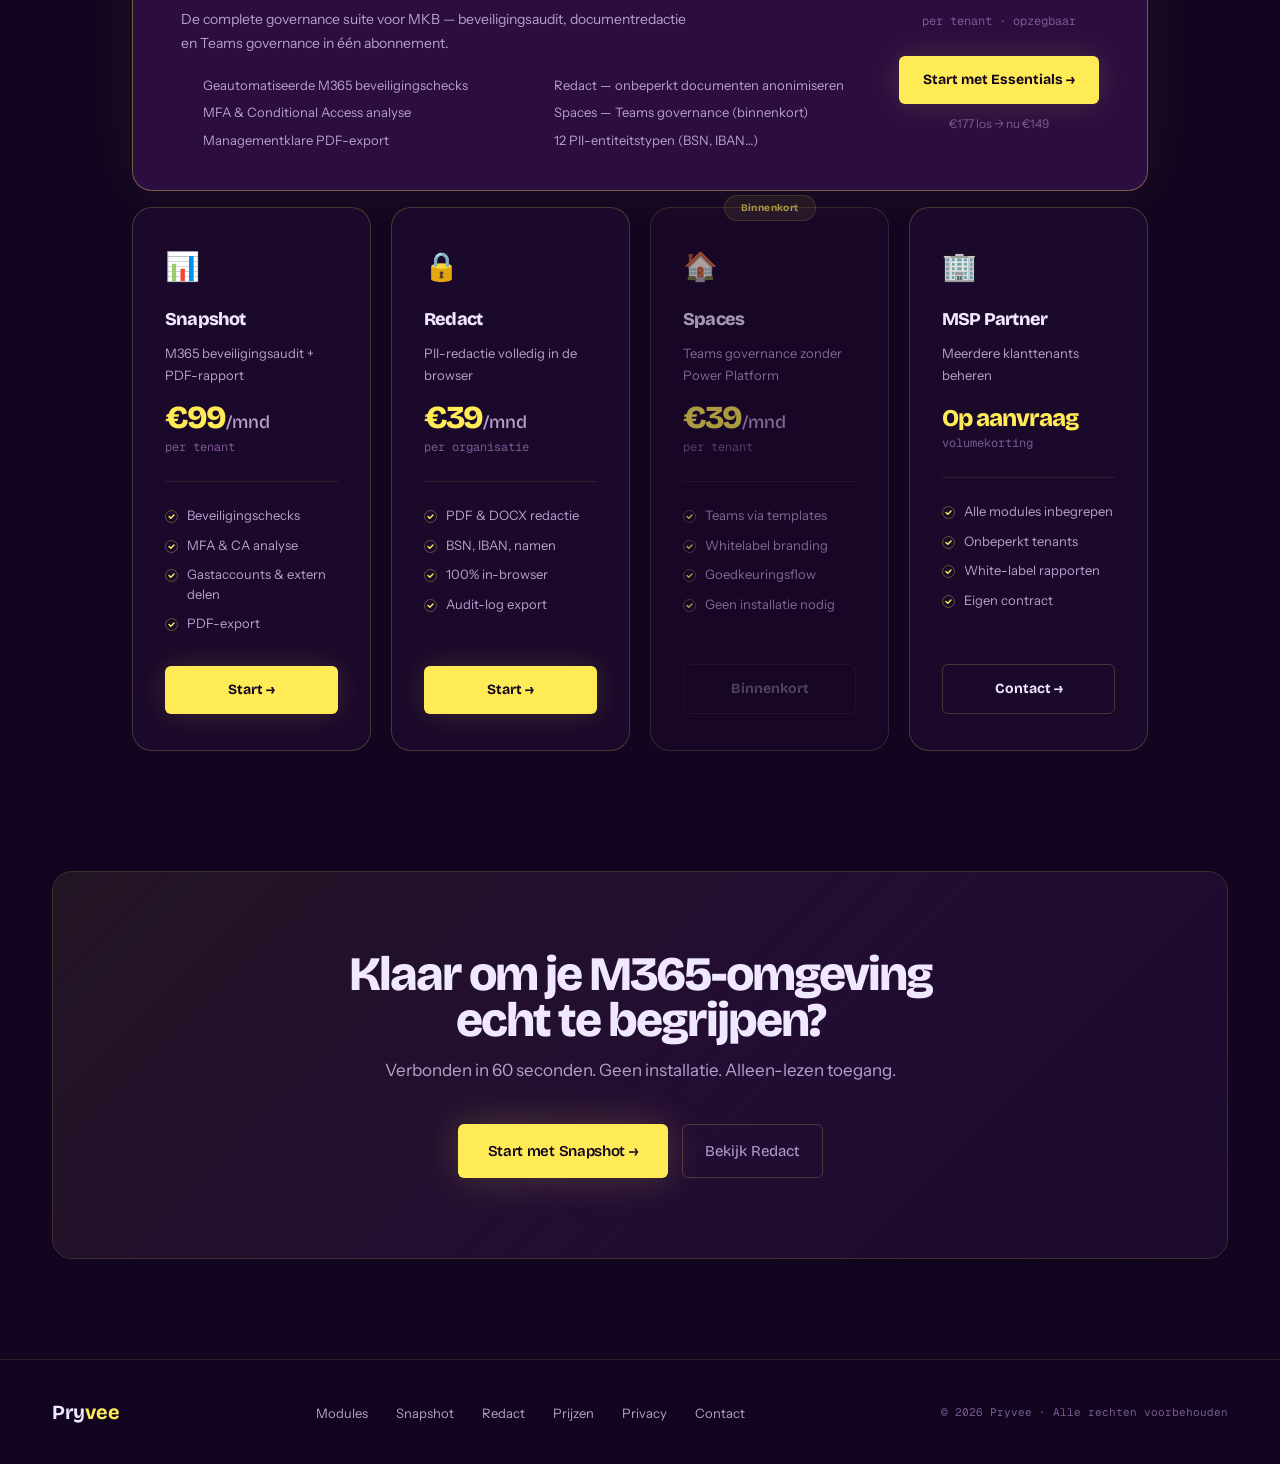
==== commit 3ff6e571: "Update index.html" ====
--- a/index.html
+++ b/index.html
@@ -371,12 +371,10 @@
   <h2 class="h2" id="price-h">Duidelijke prijzen.<br>Geen verrassingen.</h2>
   <p class="lead">Maandelijks opzegbaar. Geen jaarcontract. Geen verborgen kosten.</p>
 
-  <!-- Essentials — hero kaart bovenaan, horizontaal -->
+  <!-- Essentials hero -->
   <div class="nplan hi" style="margin-bottom:16px;padding:40px 48px">
     <div class="nplan-badge">Meest gekozen &nbsp;·&nbsp; Bespaar €28/mnd</div>
     <div style="display:grid;grid-template-columns:1fr auto;gap:48px;align-items:center">
-
-      <!-- Links: info -->
       <div>
         <div style="display:flex;align-items:center;gap:12px;margin-bottom:16px">
           <span style="font-size:32px">&#128202;&#128274;&#127968;</span>
@@ -386,99 +384,94 @@
           </div>
         </div>
         <p style="font-size:14px;color:var(--muted);line-height:1.7;margin-bottom:20px;max-width:520px">De complete governance suite voor MKB — beveiligingsaudit, documentredactie en Teams governance in één abonnement.</p>
-        <ul style="list-style:none;display:grid;grid-template-columns:1fr 1fr;gap:8px 32px">
-          <li class="nplan-feats" style="margin:0;padding:0;display:contents">
-            <li style="font-size:13px;color:var(--muted);padding-left:22px;position:relative;line-height:1.5">Geautomatiseerde M365 beveiligingschecks</li>
-            <li style="font-size:13px;color:var(--muted);padding-left:22px;position:relative;line-height:1.5">Redact — onbeperkt documenten anonimiseren</li>
-            <li style="font-size:13px;color:var(--muted);padding-left:22px;position:relative;line-height:1.5">MFA &amp; Conditional Access analyse</li>
-            <li style="font-size:13px;color:var(--muted);padding-left:22px;position:relative;line-height:1.5">Spaces — Teams governance (binnenkort)</li>
-            <li style="font-size:13px;color:var(--muted);padding-left:22px;position:relative;line-height:1.5">Managementklare PDF-export</li>
-            <li style="font-size:13px;color:var(--muted);padding-left:22px;position:relative;line-height:1.5">12 PII-entiteitstypen (BSN, IBAN…)</li>
-          </li>
-        </ul>
+        <div style="display:grid;grid-template-columns:1fr 1fr;gap:8px 32px">
+          <div style="font-size:13px;color:var(--muted);padding-left:22px;position:relative;line-height:1.5">Geautomatiseerde M365 beveiligingschecks</div>
+          <div style="font-size:13px;color:var(--muted);padding-left:22px;position:relative;line-height:1.5">Redact — onbeperkt documenten anonimiseren</div>
+          <div style="font-size:13px;color:var(--muted);padding-left:22px;position:relative;line-height:1.5">MFA &amp; Conditional Access analyse</div>
+          <div style="font-size:13px;color:var(--muted);padding-left:22px;position:relative;line-height:1.5">Spaces — Teams governance (binnenkort)</div>
+          <div style="font-size:13px;color:var(--muted);padding-left:22px;position:relative;line-height:1.5">Managementklare PDF-export</div>
+          <div style="font-size:13px;color:var(--muted);padding-left:22px;position:relative;line-height:1.5">12 PII-entiteitstypen (BSN, IBAN…)</div>
+        </div>
       </div>
-
-      <!-- Rechts: prijs + knop -->
       <div style="text-align:center;min-width:200px">
         <div class="nplan-price" style="font-size:56px;letter-spacing:-3px">€149<span style="font-size:20px">/mnd</span></div>
         <div class="nplan-per" style="margin-bottom:24px">per tenant &middot; opzegbaar</div>
         <a href="snapshot-tool.html" class="btn-plan fill" style="white-space:nowrap">Start met Essentials &#8594;</a>
         <div style="margin-top:10px;font-size:12px;color:var(--muted2)">€177 los &rarr; nu €149</div>
       </div>
-
-    </div>
-  </div>
-
-  <!-- Losse modules + MSP — vier kaarten compact -->
-  <div class="new-price-grid" style="grid-template-columns:repeat(4,1fr);align-items:start">
+    </div>
+  </div>
+
+  <!-- Losse modules + MSP — stretch zodat kaarten gelijke hoogte krijgen -->
+  <div class="new-price-grid" style="grid-template-columns:repeat(4,1fr);align-items:stretch">
 
     <!-- Snapshot -->
-    <div class="nplan">
+    <div class="nplan" style="display:flex;flex-direction:column">
       <div class="nplan-ico">&#128202;</div>
       <div class="nplan-name" style="font-size:18px">Snapshot</div>
       <p class="nplan-desc" style="min-height:auto;margin-bottom:16px">M365 beveiligingsaudit + PDF-rapport</p>
       <div class="nplan-price" style="font-size:32px;letter-spacing:-1.5px">€99<span>/mnd</span></div>
-      <div class="nplan-per" style="margin-bottom:0">per tenant</div>
+      <div class="nplan-per">per tenant</div>
       <div class="nplan-div"></div>
-      <ul class="nplan-feats" style="margin-bottom:20px">
+      <ul class="nplan-feats">
         <li>Beveiligingschecks</li>
         <li>MFA &amp; CA analyse</li>
         <li>Gastaccounts &amp; extern delen</li>
         <li>PDF-export</li>
       </ul>
-      <a href="snapshot-tool.html" class="btn-plan fill">Start &#8594;</a>
+      <a href="snapshot-tool.html" class="btn-plan fill" style="margin-top:auto">Start &#8594;</a>
     </div>
 
     <!-- Redact -->
-    <div class="nplan">
+    <div class="nplan" style="display:flex;flex-direction:column">
       <div class="nplan-ico">&#128274;</div>
       <div class="nplan-name" style="font-size:18px">Redact</div>
       <p class="nplan-desc" style="min-height:auto;margin-bottom:16px">PII-redactie volledig in de browser</p>
       <div class="nplan-price" style="font-size:32px;letter-spacing:-1.5px">€39<span>/mnd</span></div>
-      <div class="nplan-per" style="margin-bottom:0">per organisatie</div>
+      <div class="nplan-per">per organisatie</div>
       <div class="nplan-div"></div>
-      <ul class="nplan-feats" style="margin-bottom:20px">
+      <ul class="nplan-feats">
         <li>PDF &amp; DOCX redactie</li>
         <li>BSN, IBAN, namen</li>
         <li>100% in-browser</li>
         <li>Audit-log export</li>
       </ul>
-      <a href="redact-tool.html" class="btn-plan fill">Start &#8594;</a>
+      <a href="redact-tool.html" class="btn-plan fill" style="margin-top:auto">Start &#8594;</a>
     </div>
 
     <!-- Spaces -->
-    <div class="nplan" style="opacity:.65">
+    <div class="nplan" style="display:flex;flex-direction:column;opacity:.65">
       <div class="nplan-badge" style="background:rgba(255,235,85,.1);color:var(--gold);border:1px solid rgba(255,235,85,.2);font-size:10px;letter-spacing:.04em">Binnenkort</div>
       <div class="nplan-ico">&#127968;</div>
       <div class="nplan-name" style="font-size:18px">Spaces</div>
       <p class="nplan-desc" style="min-height:auto;margin-bottom:16px">Teams governance zonder Power Platform</p>
       <div class="nplan-price" style="font-size:32px;letter-spacing:-1.5px">€39<span>/mnd</span></div>
-      <div class="nplan-per" style="margin-bottom:0">per tenant</div>
+      <div class="nplan-per">per tenant</div>
       <div class="nplan-div"></div>
-      <ul class="nplan-feats" style="margin-bottom:20px">
+      <ul class="nplan-feats">
         <li>Teams via templates</li>
         <li>Whitelabel branding</li>
         <li>Goedkeuringsflow</li>
         <li>Geen installatie nodig</li>
       </ul>
-      <div class="btn-plan out" style="opacity:.4;cursor:default;pointer-events:none">Binnenkort</div>
+      <div class="btn-plan out" style="margin-top:auto;opacity:.4;cursor:default;pointer-events:none">Binnenkort</div>
     </div>
 
     <!-- MSP -->
-    <div class="nplan">
+    <div class="nplan" style="display:flex;flex-direction:column">
       <div class="nplan-ico">&#127970;</div>
       <div class="nplan-name" style="font-size:18px">MSP Partner</div>
       <p class="nplan-desc" style="min-height:auto;margin-bottom:16px">Meerdere klanttenants beheren</p>
       <div class="nplan-price" style="font-size:24px;letter-spacing:-1px;margin-top:4px">Op aanvraag</div>
-      <div class="nplan-per" style="margin-bottom:0">volumekorting</div>
+      <div class="nplan-per">volumekorting</div>
       <div class="nplan-div"></div>
-      <ul class="nplan-feats" style="margin-bottom:20px">
+      <ul class="nplan-feats">
         <li>Alle modules inbegrepen</li>
         <li>Onbeperkt tenants</li>
         <li>White-label rapporten</li>
         <li>Eigen contract</li>
       </ul>
-      <a href="mailto:info@pryveegovernance.com" class="btn-plan out">Contact &#8594;</a>
+      <a href="mailto:info@pryveegovernance.com" class="btn-plan out" style="margin-top:auto">Contact &#8594;</a>
     </div>
 
   </div>
